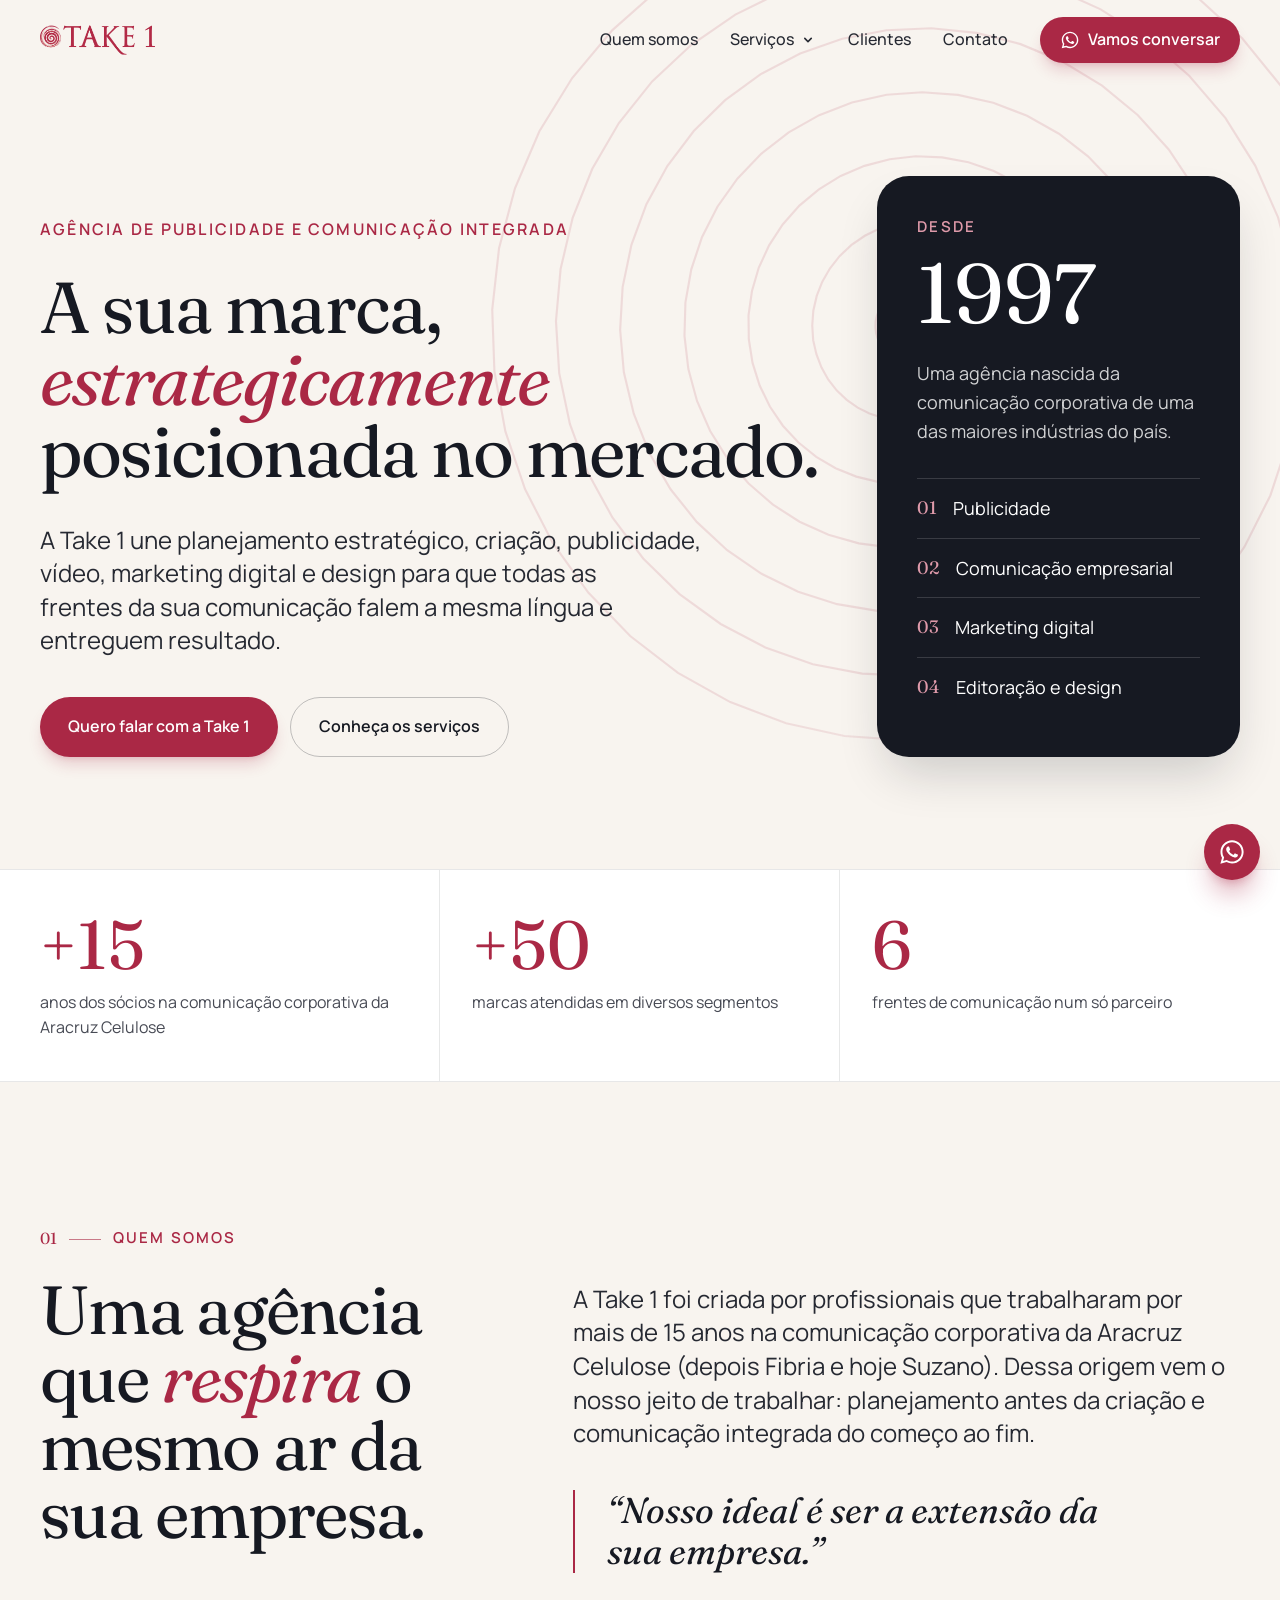
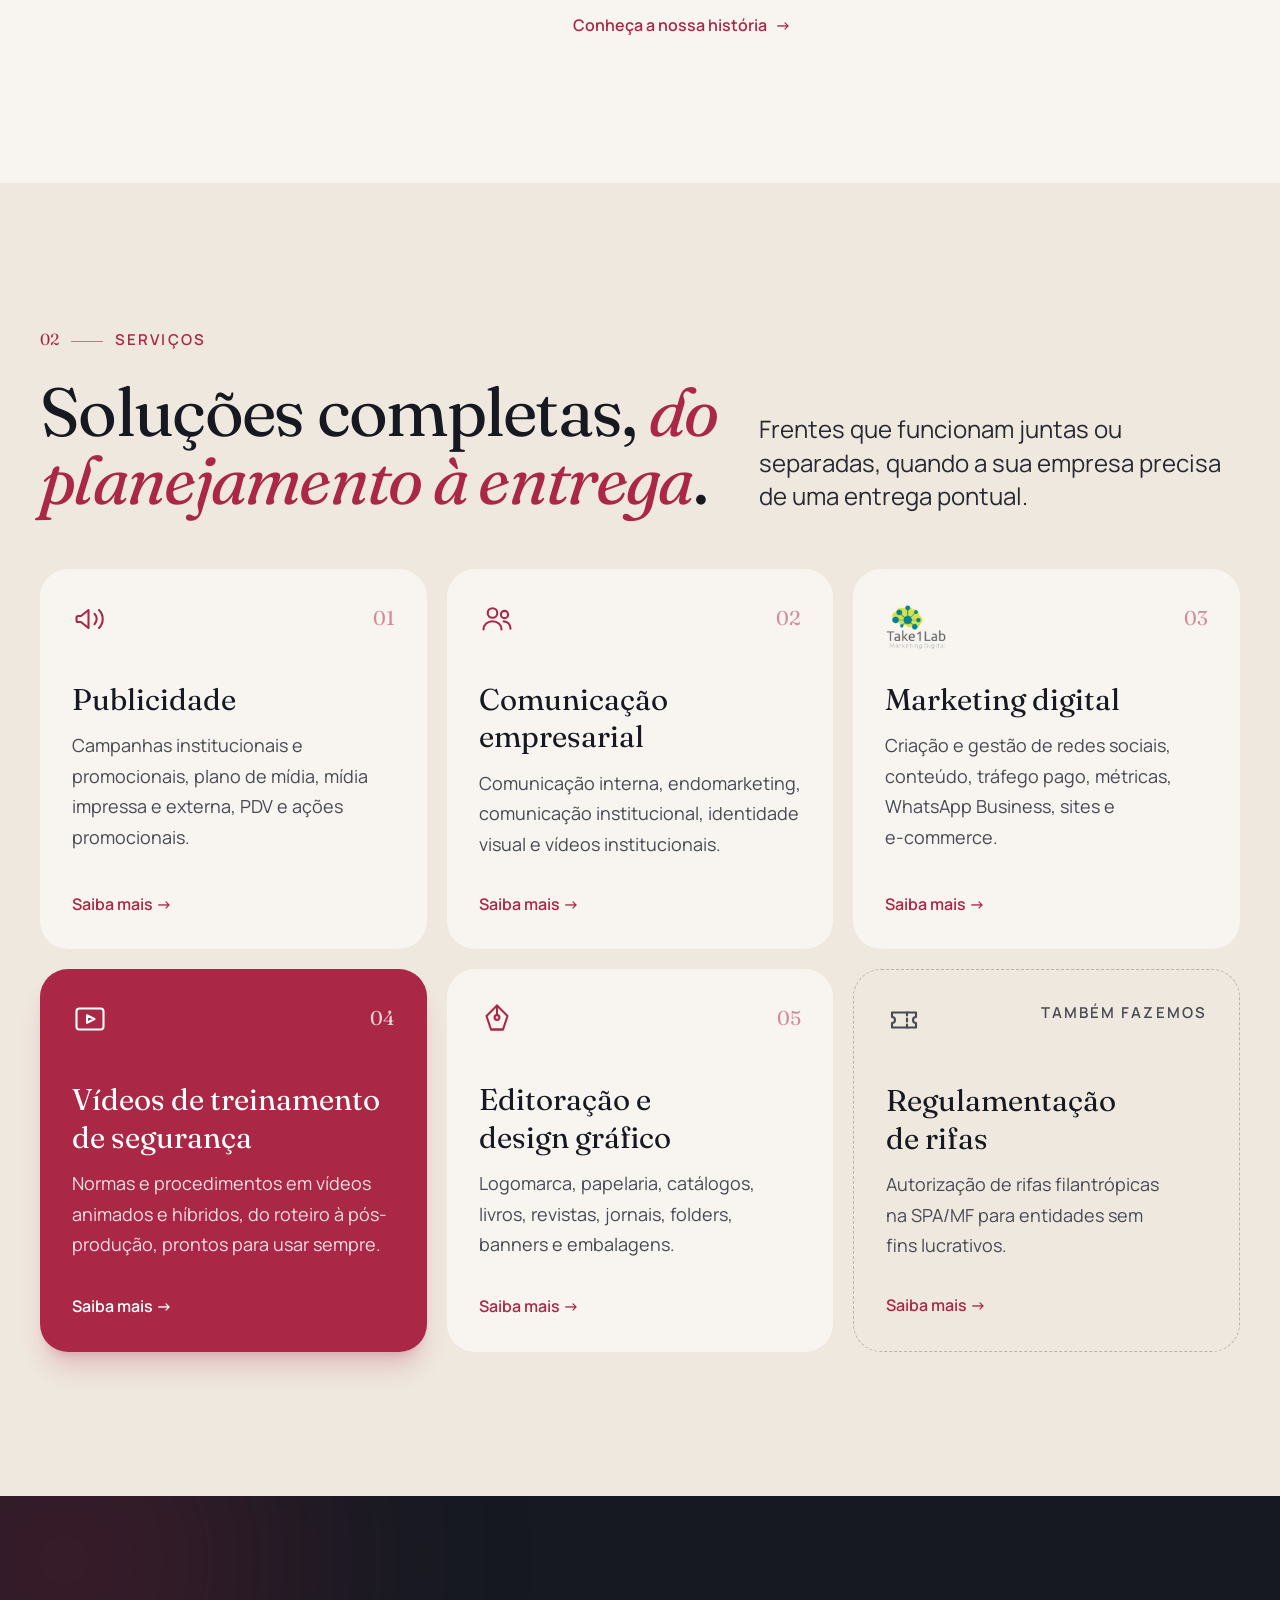
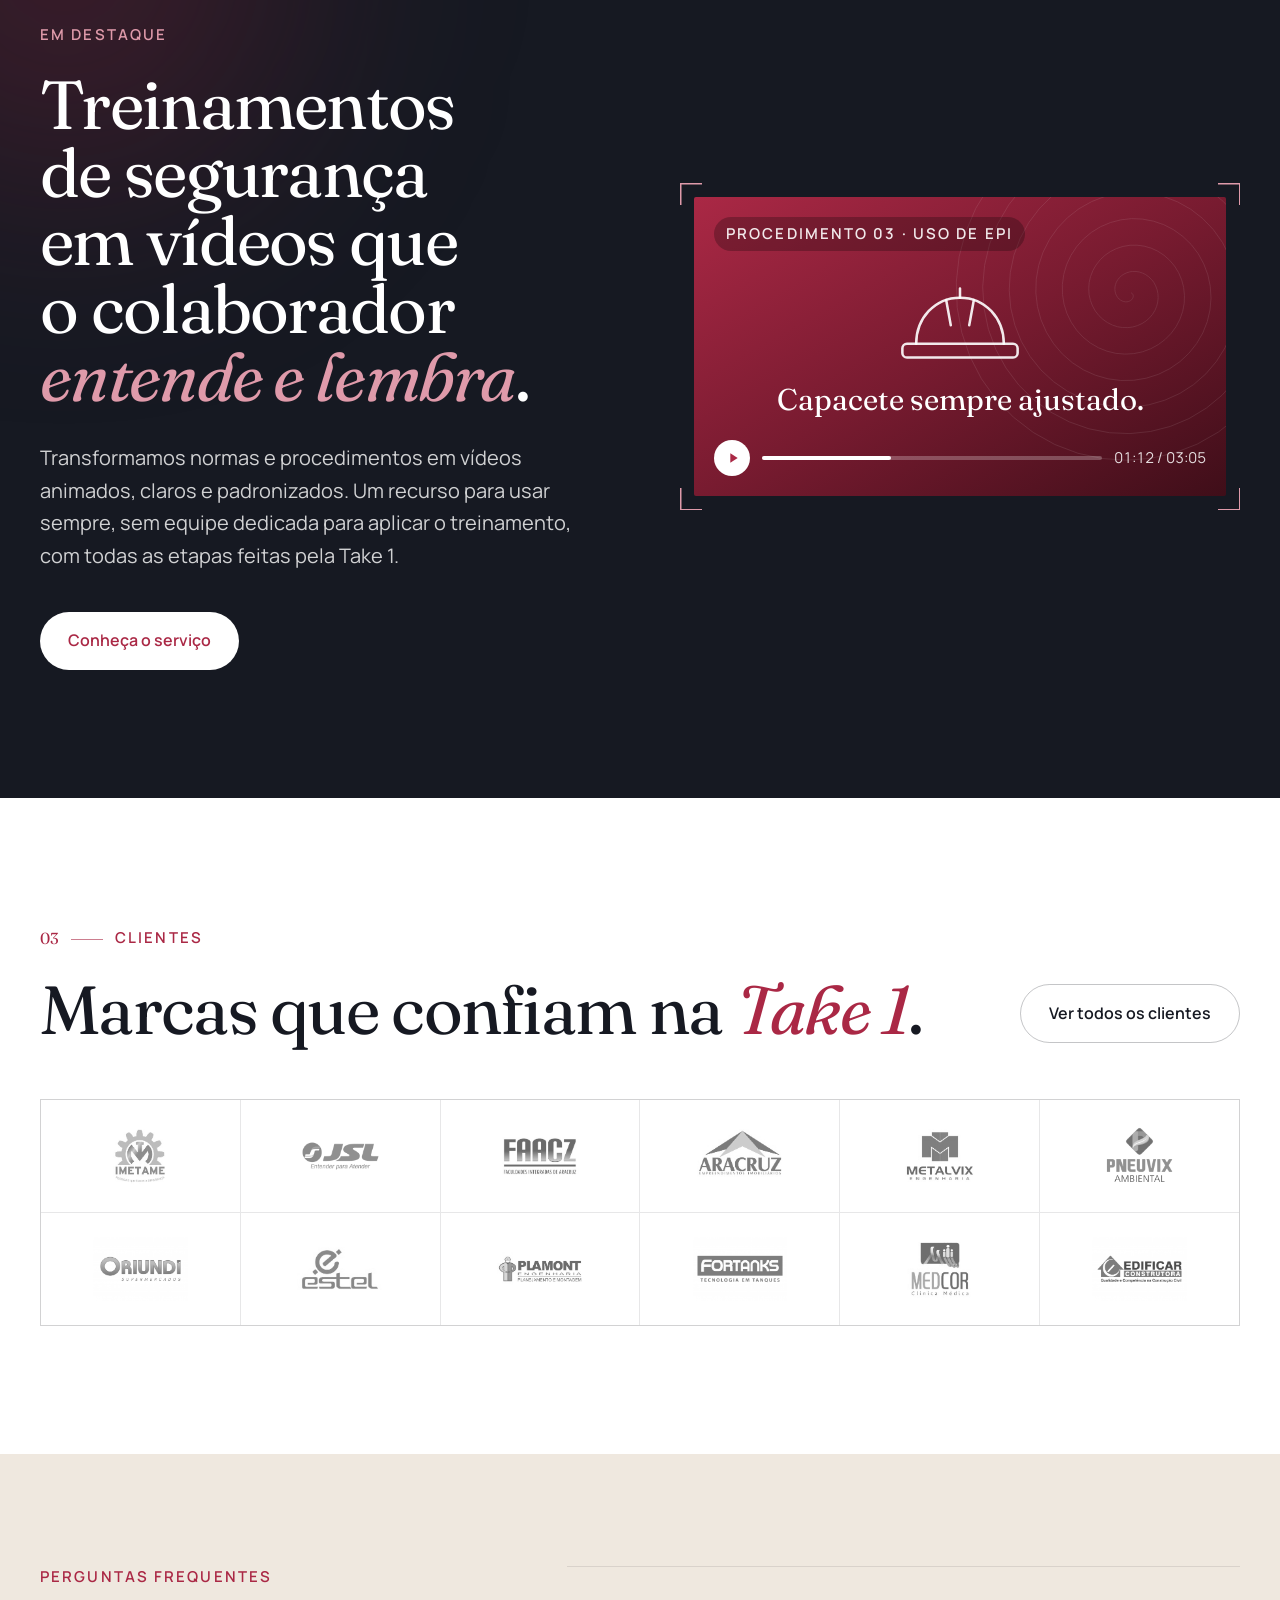
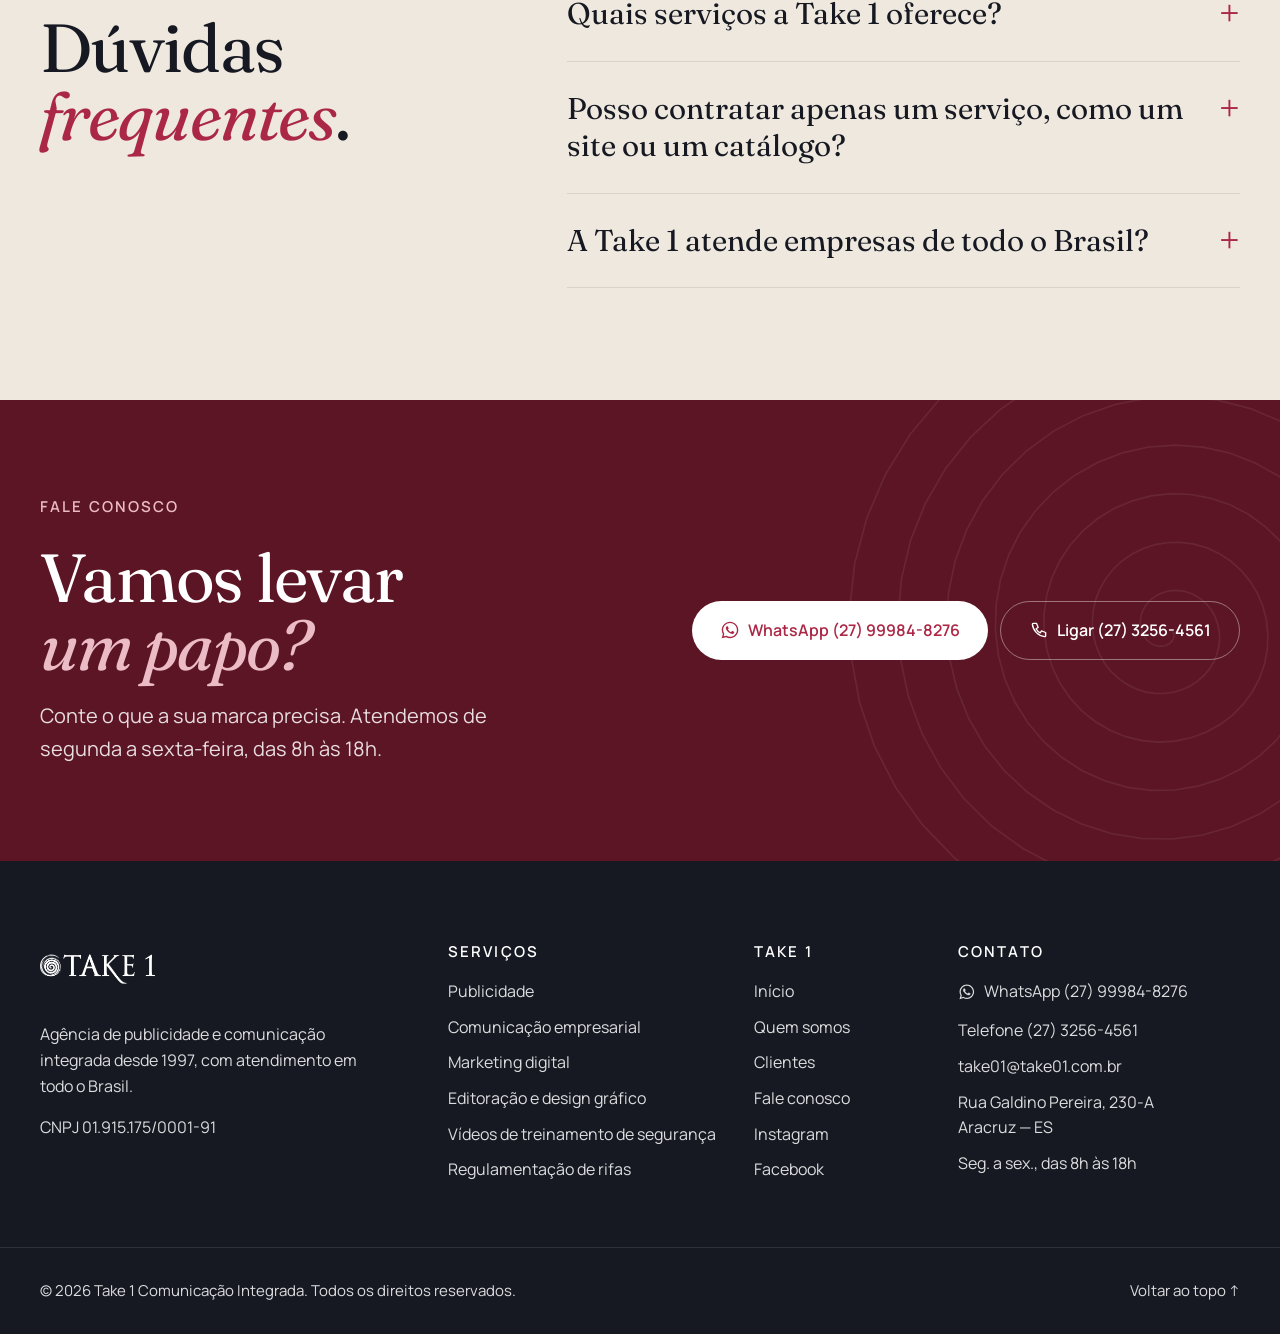
==== index.html @ 442c714f "Cria o novo site da Take 1 Comunicação em HTML Site estático com 10 páginas (início, quem somos, sei" ====
<!DOCTYPE html>
<html lang="pt-BR">
<head>
  <meta charset="UTF-8">
  <meta name="viewport" content="width=device-width, initial-scale=1">
  <script>document.documentElement.classList.add('js')</script>

  <title>Take 1 Comunicação | Agência de Publicidade, Comunicação Integrada e Marketing Digital</title>
  <meta name="description" content="Agência de publicidade e comunicação integrada desde 1997, com atendimento em todo o Brasil: campanhas publicitárias, comunicação empresarial, vídeos animados de treinamento de segurança, marketing digital, criação de sites e design gráfico.">
  <link rel="canonical" href="https://www.take01.com.br/">
  <meta name="robots" content="index, follow, max-image-preview:large">
  <meta name="theme-color" content="#aa2845">

  <meta property="og:type" content="website">
  <meta property="og:locale" content="pt_BR">
  <meta property="og:site_name" content="Take 1 Comunicação">
  <meta property="og:title" content="Take 1 Comunicação | Agência de Publicidade, Comunicação Integrada e Marketing Digital">
  <meta property="og:description" content="Agência de publicidade e comunicação integrada desde 1997, com atendimento em todo o Brasil: campanhas publicitárias, comunicação empresarial, vídeos animados de treinamento de segurança, marketing digital, criação de sites e design gráfico.">
  <meta property="og:url" content="https://www.take01.com.br/">
  <meta property="og:image" content="https://www.take01.com.br/assets/img/logo-take1.png">
  <meta name="twitter:card" content="summary">

  <link rel="icon" type="image/png" href="assets/img/favicon.png">
  <link rel="apple-touch-icon" href="assets/img/favicon.png">
  <link rel="preconnect" href="https://fonts.googleapis.com">
  <link rel="preconnect" href="https://fonts.gstatic.com" crossorigin>
  <link href="https://fonts.googleapis.com/css2?family=Fraunces:ital,opsz,wght@0,9..144,400;0,9..144,500;1,9..144,400;1,9..144,500&family=Manrope:wght@400;500;600;700&display=swap" rel="stylesheet">
  <link rel="stylesheet" href="assets/css/style.css">

<script type="application/ld+json">
{
  "@context": "https://schema.org",
  "@graph": [
    {
      "@type": [
        "AdvertisingAgency",
        "LocalBusiness"
      ],
      "@id": "https://www.take01.com.br/#empresa",
      "name": "Take 1 Comunicação Integrada",
      "legalName": "Take 1 Publicidade Propaganda e Marketing Ltda",
      "taxID": "01.915.175/0001-91",
      "alternateName": [
        "Take 1 Comunicação",
        "Take01",
        "Take 1 Lab"
      ],
      "url": "https://www.take01.com.br/",
      "logo": "https://www.take01.com.br/assets/img/logo-take1.png",
      "image": "https://www.take01.com.br/assets/img/logo-take1.png",
      "foundingDate": "1997",
      "description": "Agência de publicidade e comunicação integrada com atendimento em todo o Brasil.",
      "telephone": "+55-27-3256-4561",
      "email": "take01@take01.com.br",
      "address": {
        "@type": "PostalAddress",
        "streetAddress": "Rua Galdino Pereira, 230-A",
        "addressLocality": "Aracruz",
        "addressRegion": "ES",
        "addressCountry": "BR"
      },
      "areaServed": {
        "@type": "Country",
        "name": "Brasil"
      },
      "openingHoursSpecification": {
        "@type": "OpeningHoursSpecification",
        "dayOfWeek": [
          "Monday",
          "Tuesday",
          "Wednesday",
          "Thursday",
          "Friday"
        ],
        "opens": "08:00",
        "closes": "18:00"
      },
      "sameAs": [
        "https://www.instagram.com/take1comunicacao/",
        "https://www.facebook.com/Take1Agencia/"
      ]
    },
    {
      "@type": "WebPage",
      "@id": "https://www.take01.com.br/",
      "url": "https://www.take01.com.br/",
      "name": "Take 1 Comunicação | Agência de Publicidade, Comunicação Integrada e Marketing Digital",
      "description": "Agência de publicidade e comunicação integrada desde 1997, com atendimento em todo o Brasil: campanhas publicitárias, comunicação empresarial, vídeos animados de treinamento de segurança, marketing digital, criação de sites e design gráfico.",
      "inLanguage": "pt-BR",
      "isPartOf": {
        "@type": "WebSite",
        "url": "https://www.take01.com.br/",
        "name": "Take 1 Comunicação"
      }
    },
    {
      "@type": "FAQPage",
      "mainEntity": [
        {
          "@type": "Question",
          "name": "Quais serviços a Take 1 oferece?",
          "acceptedAnswer": {
            "@type": "Answer",
            "text": "Publicidade, comunicação empresarial e endomarketing, marketing digital com a Take 1 Lab (redes sociais, conteúdo, tráfego pago, sites e e-commerce), vídeos animados de treinamento de segurança, editoração e design gráfico, além da regulamentação de rifas filantrópicas na SPA/MF."
          }
        },
        {
          "@type": "Question",
          "name": "Posso contratar apenas um serviço, como um site ou um catálogo?",
          "acceptedAnswer": {
            "@type": "Answer",
            "text": "Sim. As frentes da Take 1 funcionam de forma integrada, mas também podem ser contratadas separadamente para uma entrega pontual, como um site, uma campanha, um catálogo ou uma identidade visual."
          }
        },
        {
          "@type": "Question",
          "name": "A Take 1 atende empresas de todo o Brasil?",
          "acceptedAnswer": {
            "@type": "Answer",
            "text": "Sim. Atendemos empresas e instituições de todo o Brasil, com reuniões on-line e entregas digitais, e também presencialmente quando o projeto pede."
          }
        }
      ]
    }
  ]
}
</script>
</head>
<body id="topo">
  <a href="#conteudo" class="sr-only focus:not-sr-only focus:fixed focus:left-4 focus:top-4 focus:z-[100] focus:rounded-full focus:bg-vinho focus:px-5 focus:py-3 focus:text-white">Pular para o conteúdo</a>

  <header class="fixed inset-x-0 top-0 z-50 transition-all duration-300" data-header>
    <div class="container-site flex h-20 items-center justify-between gap-6">
      <a href="./" class="shrink-0" aria-label="Take 1 Comunicação — página inicial">
        <img src="assets/img/logo-take1.png" alt="Take 1 Comunicação Integrada" width="222" height="108" class="h-12 w-auto sm:h-14">
      </a>

      <nav id="menu" aria-label="Menu principal"
           class="fixed inset-x-0 top-20 hidden max-h-[calc(100vh-5rem)] flex-col gap-1 overflow-y-auto border-t border-tinta/10 bg-marfim px-4 pb-8 pt-4 shadow-xl lg:static lg:flex lg:max-h-none lg:flex-row lg:items-center lg:gap-8 lg:overflow-visible lg:border-0 lg:bg-transparent lg:p-0 lg:shadow-none">
        <ul class="flex flex-col lg:flex-row lg:items-center lg:gap-8">
          <li><a href="quem-somos/" class="nav-link block py-3 lg:py-2">Quem somos</a></li>
          <li class="group relative">
            <button type="button" class="nav-link flex w-full items-center justify-between gap-1.5 py-3 lg:w-auto lg:py-2" aria-haspopup="true">
              Serviços
              <svg viewBox="0 0 20 20" class="h-4 w-4 transition group-hover:rotate-180 group-focus-within:rotate-180" fill="currentColor" aria-hidden="true"><path d="M5.3 7.3a1 1 0 0 1 1.4 0L10 10.6l3.3-3.3a1 1 0 1 1 1.4 1.4l-4 4a1 1 0 0 1-1.4 0l-4-4a1 1 0 0 1 0-1.4Z"/></svg>
            </button>
            <ul class="mb-2 border-l border-tinta/10 pl-3 lg:invisible lg:absolute lg:left-1/2 lg:top-full lg:mb-0 lg:w-80 lg:-translate-x-1/2 lg:translate-y-2 lg:rounded-2xl lg:border lg:border-tinta/10 lg:bg-white lg:p-2 lg:opacity-0 lg:shadow-2xl lg:shadow-tinta/10 lg:transition lg:duration-200 lg:group-hover:visible lg:group-hover:translate-y-0 lg:group-hover:opacity-100 lg:group-focus-within:visible lg:group-focus-within:translate-y-0 lg:group-focus-within:opacity-100">
              <li><a href="publicidade/" class="block rounded-xl px-3 py-2.5 transition hover:bg-vinho-50">
                <span class="block text-sm font-semibold text-tinta">Publicidade</span>
                <span class="hidden text-xs text-nevoa lg:block">Campanhas, plano de mídia, PDV e ações promocionais.</span></a></li>
              <li><a href="comunicacao-empresarial/" class="block rounded-xl px-3 py-2.5 transition hover:bg-vinho-50">
                <span class="block text-sm font-semibold text-tinta">Comunicação empresarial</span>
                <span class="hidden text-xs text-nevoa lg:block">Comunicação interna, endomarketing e institucional.</span></a></li>
              <li><a href="marketing-digital/" class="block rounded-xl px-3 py-2.5 transition hover:bg-vinho-50">
                <span class="block text-sm font-semibold text-tinta">Marketing digital</span>
                <span class="hidden text-xs text-nevoa lg:block">Redes sociais, conteúdo, tráfego e sites com a Take 1 Lab.</span></a></li>
              <li><a href="design-grafico/" class="block rounded-xl px-3 py-2.5 transition hover:bg-vinho-50">
                <span class="block text-sm font-semibold text-tinta">Editoração e design gráfico</span>
                <span class="hidden text-xs text-nevoa lg:block">Identidade visual, catálogos, revistas e embalagens.</span></a></li>
              <li><a href="videos-de-treinamento/" class="block rounded-xl px-3 py-2.5 transition hover:bg-vinho-50">
                <span class="block text-sm font-semibold text-tinta">Vídeos de treinamento de segurança</span>
                <span class="hidden text-xs text-nevoa lg:block">Normas e procedimentos em vídeos animados.</span></a></li>
              <li><a href="regulamentacao-de-rifas/" class="block rounded-xl px-3 py-2.5 transition hover:bg-vinho-50">
                <span class="block text-sm font-semibold text-tinta">Regulamentação de rifas</span>
                <span class="hidden text-xs text-nevoa lg:block">Autorização de rifas filantrópicas na SPA/MF.</span></a></li>
            </ul>
          </li>
          <li><a href="clientes/" class="nav-link block py-3 lg:py-2">Clientes</a></li>
          <li><a href="fale-conosco/" class="nav-link block py-3 lg:py-2">Contato</a></li>
        </ul>
        <a href="https://wa.me/5527999848276?text=Ol%C3%A1%21%20Vim%20pelo%20site%20da%20Take%201." target="_blank" rel="noopener" class="btn-primario mt-4 lg:mt-0 lg:px-5 lg:py-2.5"><svg viewBox="0 0 24 24" class="h-5 w-5" aria-hidden="true"><path fill="currentColor" d="M12.04 2C6.58 2 2.13 6.45 2.13 11.91c0 1.75.46 3.45 1.32 4.95L2.05 22l5.25-1.38a9.9 9.9 0 0 0 4.74 1.21c5.46 0 9.91-4.45 9.91-9.91S17.5 2 12.04 2Zm0 18.15c-1.48 0-2.93-.4-4.2-1.15l-.3-.18-3.12.82.83-3.04-.2-.31a8.2 8.2 0 0 1-1.26-4.38c0-4.54 3.7-8.24 8.25-8.24 4.54 0 8.24 3.7 8.24 8.24 0 4.55-3.7 8.24-8.24 8.24Zm4.52-6.16c-.25-.12-1.47-.72-1.69-.81-.23-.08-.39-.12-.56.13-.16.24-.64.8-.78.97-.15.16-.29.18-.54.06-.25-.12-1.05-.39-1.99-1.23-.74-.66-1.23-1.47-1.38-1.72-.14-.25-.01-.38.11-.5.11-.11.25-.29.37-.43.13-.15.17-.25.25-.41.08-.17.04-.31-.02-.43-.06-.13-.56-1.34-.76-1.84-.2-.48-.41-.42-.56-.42h-.48c-.17 0-.43.06-.66.31-.22.25-.86.85-.86 2.07 0 1.22.89 2.4 1.01 2.56.12.17 1.75 2.67 4.23 3.74.59.26 1.05.41 1.41.52.59.19 1.13.16 1.56.1.48-.07 1.47-.6 1.67-1.18.21-.58.21-1.07.15-1.18-.06-.1-.23-.16-.48-.28Z"/></svg>Vamos conversar</a>
      </nav>

      <button type="button" class="relative flex h-12 w-12 items-center justify-center rounded-full bg-vinho shadow-lg shadow-vinho/25 lg:hidden"
              aria-controls="menu" aria-expanded="false" aria-label="Abrir menu" data-menu-toggle>
        <span class="absolute h-0.5 w-5 -translate-y-1 rounded-full bg-white transition" data-bar-1></span>
        <span class="absolute h-0.5 w-5 translate-y-1 rounded-full bg-white transition" data-bar-2></span>
      </button>
    </div>
  </header>

  <main id="conteudo">
    <!-- ================= HERO ================= -->
    <section class="relative overflow-hidden pb-20 pt-32 sm:pt-40 lg:pb-28 lg:pt-44" aria-labelledby="hero-titulo">
      <img src="assets/img/espiral.svg" alt="" aria-hidden="true"
           class="pointer-events-none absolute -right-56 -top-32 w-[46rem] max-w-none animate-girar opacity-[0.12] lg:-right-24 lg:w-[58rem]">
      <div class="pointer-events-none absolute inset-x-0 bottom-0 h-40 bg-gradient-to-b from-transparent to-marfim"></div>

      <div class="container-site relative grid items-end gap-14 lg:grid-cols-12">
        <div class="min-w-0 lg:col-span-8">
          <h1 id="hero-titulo" class="revelar">
            <span class="mb-7 block font-sans text-xs font-semibold uppercase tracking-eyebrow text-vinho sm:text-sm">
              Agência de publicidade e comunicação integrada
            </span>
            <span class="block text-[2.5rem] font-normal leading-[1.05] tracking-tight sm:text-7xl lg:text-[4.5rem]">
              A sua marca, <em>estrategicamente</em> posicionada no mercado.
            </span>
          </h1>

          <p class="revelar lead mt-9 max-w-2xl">
            A Take 1 une planejamento estratégico, criação, publicidade, vídeo, marketing digital e
            design para que todas as frentes da sua comunicação falem a mesma língua e entreguem resultado.
          </p>

          <div class="revelar mt-10 flex flex-col gap-3 sm:flex-row">
            <a href="fale-conosco/" class="btn-primario">Quero falar com a Take 1</a>
            <a href="#servicos" class="btn-contorno">Conheça os serviços</a>
          </div>
        </div>

        <aside class="revelar rounded-[2rem] bg-tinta p-8 text-white shadow-2xl shadow-tinta/20 sm:p-10 lg:col-span-4" aria-label="Frentes de atuação">
          <p class="font-display text-7xl font-normal leading-none text-white">
            <span class="mb-3 block font-sans text-xs font-semibold uppercase tracking-eyebrow text-vinho-300">desde</span>1997
          </p>
          <p class="mt-6 leading-relaxed text-white/80">
            Uma agência nascida da comunicação corporativa de uma das maiores indústrias do país.
          </p>
          <ul class="mt-8 divide-y divide-white/15 border-t border-white/15">
            <li><a href="publicidade/" class="flex items-center gap-4 py-3.5 transition hover:text-vinho-200"><span class="font-display text-vinho-300">01</span>Publicidade</a></li>
            <li><a href="comunicacao-empresarial/" class="flex items-center gap-4 py-3.5 transition hover:text-vinho-200"><span class="font-display text-vinho-300">02</span>Comunicação empresarial</a></li>
            <li><a href="marketing-digital/" class="flex items-center gap-4 py-3.5 transition hover:text-vinho-200"><span class="font-display text-vinho-300">03</span>Marketing digital</a></li>
            <li><a href="design-grafico/" class="flex items-center gap-4 py-3.5 transition hover:text-vinho-200"><span class="font-display text-vinho-300">04</span>Editoração e design</a></li>
          </ul>
        </aside>
      </div>
    </section>

    <!-- ================= NÚMEROS ================= -->
    <section class="border-y border-tinta/10 bg-white" aria-label="Destaques">
      <div class="container-site grid divide-y divide-tinta/10 sm:grid-cols-3 sm:divide-y-0">
        <div class="revelar border-tinta/10 py-6 text-center sm:py-10 sm:pr-4 sm:text-left sm:border-r lg:pl-0 lg:pr-8">
          <p class="font-display text-5xl font-normal text-vinho sm:text-6xl">+15</p>
          <p class="mt-3 text-sm text-nevoa">anos dos sócios na comunicação corporativa da Aracruz Celulose</p>
        </div>
        <div class="revelar border-tinta/10 py-6 text-center sm:py-10 sm:pr-4 sm:text-left sm:border-r sm:px-8">
          <p class="font-display text-5xl font-normal text-vinho sm:text-6xl">+50</p>
          <p class="mt-3 text-sm text-nevoa">marcas atendidas em diversos segmentos</p>
        </div>
        <div class="revelar py-6 text-center sm:py-10 sm:pr-4 sm:text-left sm:px-8">
          <p class="font-display text-5xl font-normal text-vinho sm:text-6xl">6</p>
          <p class="mt-3 text-sm text-nevoa">frentes de comunicação num só parceiro</p>
        </div>
      </div>
    </section>

    <!-- ================= QUEM SOMOS (resumo) ================= -->
    <section class="py-24 lg:py-36" aria-labelledby="sobre-titulo">
      <div class="container-site grid gap-12 lg:grid-cols-12 lg:gap-20">
        <div class="lg:col-span-5">
          <p class="eyebrow"><span class="cena">01</span>Quem somos</p>
          <h2 id="sobre-titulo" class="titulo-secao revelar">Uma agência que <em>respira</em> o mesmo ar da sua empresa.</h2>
        </div>
        <div class="lg:col-span-7 lg:pt-14">
          <p class="revelar lead">
            A Take 1 foi criada por profissionais que trabalharam por mais de 15 anos na comunicação
            corporativa da Aracruz Celulose (depois Fibria e hoje Suzano). Dessa origem vem o nosso jeito de trabalhar:
            planejamento antes da criação e comunicação integrada do começo ao fim.
          </p>
          <blockquote class="revelar mt-10 border-l-2 border-vinho pl-6 sm:pl-8">
            <p class="font-display text-2xl font-normal italic leading-snug text-tinta sm:text-3xl">
              “Nosso ideal é ser a extensão da sua empresa.”
            </p>
          </blockquote>
          <a href="quem-somos/" class="revelar mt-10 inline-flex items-center gap-2 text-sm font-semibold text-vinho hover:underline hover:underline-offset-4">
            Conheça a nossa história <span aria-hidden="true">→</span>
          </a>
        </div>
      </div>
    </section>

    <!-- ================= SERVIÇOS ================= -->
    <section id="servicos" class="bg-areia py-24 lg:py-36" aria-labelledby="servicos-titulo">
      <div class="container-site">
        <div class="mb-14 grid gap-8 lg:grid-cols-12 lg:items-end">
          <div class="lg:col-span-7">
            <p class="eyebrow"><span class="cena">02</span>Serviços</p>
            <h2 id="servicos-titulo" class="titulo-secao revelar">Soluções completas, <em>do planejamento à entrega</em>.</h2>
          </div>
          <p class="revelar lead lg:col-span-5">
            Frentes que funcionam juntas ou separadas, quando a sua empresa precisa de uma entrega pontual.
          </p>
        </div>

        <ul class="grid gap-5 sm:grid-cols-2 lg:grid-cols-3">
          <li>
            <a href="publicidade/" class="revelar group flex h-full flex-col rounded-[1.75rem] p-8 transition duration-500 hover:-translate-y-1 bg-marfim hover:shadow-2xl hover:shadow-tinta/10">
              <div class="flex h-12 items-start justify-between gap-4">
                <svg viewBox="0 0 24 24" class="h-9 w-9 text-vinho" fill="none" stroke="currentColor" stroke-width="1.4" stroke-linecap="round" stroke-linejoin="round" aria-hidden="true"><path d="M3 11v2a1 1 0 0 0 1 1h2l5 4V6L6 10H4a1 1 0 0 0-1 1Z"/><path d="M15 8.5a5 5 0 0 1 0 7M18 6a8.5 8.5 0 0 1 0 12"/></svg>
                <span class="font-display text-lg text-vinho/50">01</span>
              </div>
              <h3 class="mt-8 text-2xl font-normal ">Publicidade</h3>
              <p class="mt-3 flex-1 text-nevoa">Campanhas institucionais e promocionais, plano de mídia, mídia impressa e externa, PDV e ações promocionais.</p>
              <span class="mt-8 text-sm font-semibold text-vinho">Saiba mais <span aria-hidden="true" class="inline-block transition group-hover:translate-x-1">→</span></span>
            </a>
          </li>
          <li>
            <a href="comunicacao-empresarial/" class="revelar group flex h-full flex-col rounded-[1.75rem] p-8 transition duration-500 hover:-translate-y-1 bg-marfim hover:shadow-2xl hover:shadow-tinta/10">
              <div class="flex h-12 items-start justify-between gap-4">
                <svg viewBox="0 0 24 24" class="h-9 w-9 text-vinho" fill="none" stroke="currentColor" stroke-width="1.4" stroke-linecap="round" stroke-linejoin="round" aria-hidden="true"><circle cx="9" cy="8" r="3.2"/><path d="M3 19c0-3.3 2.7-5.5 6-5.5s6 2.2 6 5.5"/><circle cx="17" cy="9" r="2.4"/><path d="M16.5 13.6c2.6.2 4.5 2 4.5 4.9"/></svg>
                <span class="font-display text-lg text-vinho/50">02</span>
              </div>
              <h3 class="mt-8 text-2xl font-normal ">Comunicação empresarial</h3>
              <p class="mt-3 flex-1 text-nevoa">Comunicação interna, endomarketing, comunicação institucional, identidade visual e vídeos institucionais.</p>
              <span class="mt-8 text-sm font-semibold text-vinho">Saiba mais <span aria-hidden="true" class="inline-block transition group-hover:translate-x-1">→</span></span>
            </a>
          </li>
          <li>
            <a href="marketing-digital/" class="revelar group flex h-full flex-col rounded-[1.75rem] p-8 transition duration-500 hover:-translate-y-1 bg-marfim hover:shadow-2xl hover:shadow-tinta/10">
              <div class="flex h-12 items-start justify-between gap-4">
                <img src="assets/img/logo-take1lab.png" alt="Take 1 Lab" width="91" height="72" class="h-12 w-auto" loading="lazy">
                <span class="font-display text-lg text-vinho/50">03</span>
              </div>
              <h3 class="mt-8 text-2xl font-normal ">Marketing digital</h3>
              <p class="mt-3 flex-1 text-nevoa">Criação e gestão de redes sociais, conteúdo, tráfego pago, métricas, WhatsApp Business, sites e e-commerce.</p>
              <span class="mt-8 text-sm font-semibold text-vinho">Saiba mais <span aria-hidden="true" class="inline-block transition group-hover:translate-x-1">→</span></span>
            </a>
          </li>
          <li>
            <a href="videos-de-treinamento/" class="revelar group flex h-full flex-col rounded-[1.75rem] p-8 transition duration-500 hover:-translate-y-1 bg-vinho text-white shadow-xl shadow-vinho/20 hover:bg-vinho-600">
              <div class="flex h-12 items-start justify-between gap-4">
                <svg viewBox="0 0 24 24" class="h-9 w-9 text-white" fill="none" stroke="currentColor" stroke-width="1.4" stroke-linecap="round" stroke-linejoin="round" aria-hidden="true"><rect x="3" y="5" width="18" height="14" rx="2"/><path d="m10 9.5 5 2.5-5 2.5v-5Z"/></svg>
                <span class="font-display text-lg text-white/80">04</span>
              </div>
              <h3 class="mt-8 text-2xl font-normal text-white">Vídeos de treinamento de segurança</h3>
              <p class="mt-3 flex-1 text-white/85">Normas e procedimentos em vídeos animados e híbridos, do roteiro à pós-produção, prontos para usar sempre.</p>
              <span class="mt-8 text-sm font-semibold text-white">Saiba mais <span aria-hidden="true" class="inline-block transition group-hover:translate-x-1">→</span></span>
            </a>
          </li>
          <li>
            <a href="design-grafico/" class="revelar group flex h-full flex-col rounded-[1.75rem] p-8 transition duration-500 hover:-translate-y-1 bg-marfim hover:shadow-2xl hover:shadow-tinta/10">
              <div class="flex h-12 items-start justify-between gap-4">
                <svg viewBox="0 0 24 24" class="h-9 w-9 text-vinho" fill="none" stroke="currentColor" stroke-width="1.4" stroke-linecap="round" stroke-linejoin="round" aria-hidden="true"><path d="M12 3 5 10l3 9h8l3-9-7-7Z"/><circle cx="12" cy="11" r="1.6"/><path d="M12 3v6.4M8 19h8"/></svg>
                <span class="font-display text-lg text-vinho/50">05</span>
              </div>
              <h3 class="mt-8 text-2xl font-normal ">Editoração e design gráfico</h3>
              <p class="mt-3 flex-1 text-nevoa">Logomarca, papelaria, catálogos, livros, revistas, jornais, folders, banners e embalagens.</p>
              <span class="mt-8 text-sm font-semibold text-vinho">Saiba mais <span aria-hidden="true" class="inline-block transition group-hover:translate-x-1">→</span></span>
            </a>
          </li>
          <li>
            <a href="regulamentacao-de-rifas/" class="revelar group flex h-full flex-col rounded-[1.75rem] border border-dashed border-tinta/25 p-8 transition duration-500 hover:border-vinho/50">
              <div class="flex h-12 items-start justify-between gap-4">
                <svg viewBox="0 0 24 24" class="h-9 w-9 text-nevoa" fill="none" stroke="currentColor" stroke-width="1.4" stroke-linecap="round" stroke-linejoin="round" aria-hidden="true"><path d="M4 7h16v3a2 2 0 0 0 0 4v3H4v-3a2 2 0 0 0 0-4V7Z"/><path d="M14 7v10" stroke-dasharray="2 2"/></svg>
                <span class="text-xs font-semibold uppercase tracking-eyebrow text-nevoa">Também fazemos</span>
              </div>
              <h3 class="mt-8 text-2xl font-normal">Regulamentação de rifas</h3>
              <p class="mt-3 flex-1 text-nevoa">Autorização de rifas filantrópicas na SPA/MF para entidades sem fins lucrativos.</p>
              <span class="mt-8 text-sm font-semibold text-vinho">Saiba mais <span aria-hidden="true" class="inline-block transition group-hover:translate-x-1">→</span></span>
            </a>
          </li>
        </ul>
      </div>
    </section>

    <!-- ================= DESTAQUE: VÍDEOS DE TREINAMENTO ================= -->
    <section class="relative overflow-hidden bg-tinta py-24 text-white lg:py-32" aria-labelledby="videos-titulo">
      <div class="pointer-events-none absolute -left-40 -top-40 h-[28rem] w-[28rem] rounded-full bg-vinho/25 blur-[120px]"></div>
      <div class="container-site relative grid items-center gap-14 lg:grid-cols-12 lg:gap-20">
        <div class="lg:col-span-6">
          <p class="eyebrow text-vinho-300">Em destaque</p>
          <h2 id="videos-titulo" class="titulo-secao revelar text-white">
            Treinamentos de segurança em vídeos que o colaborador <em class="text-vinho-300">entende e lembra</em>.
          </h2>
          <p class="revelar mt-8 text-lg leading-relaxed text-white/80">
            Transformamos normas e procedimentos em vídeos animados, claros e padronizados. Um recurso para usar
            sempre, sem equipe dedicada para aplicar o treinamento, com todas as etapas feitas pela Take 1.
          </p>
          <div class="revelar mt-10 flex flex-col gap-3 sm:flex-row">
            <a href="videos-de-treinamento/" class="btn-claro">Conheça o serviço</a>
          </div>
        </div>
        <figure class="revelar quadro text-vinho-300 lg:col-span-6" aria-hidden="true">
          <div class="relative aspect-video overflow-hidden rounded-sm bg-gradient-to-br from-vinho via-vinho-700 to-vinho-900">
            <img src="assets/img/espiral-clara.svg" alt="" class="absolute -right-24 -top-24 w-96 opacity-10">
            <span class="absolute left-5 top-5 rounded-full bg-black/25 px-3 py-1.5 text-xs font-semibold uppercase tracking-eyebrow text-white/90">Procedimento 03 · Uso de EPI</span>
            <svg viewBox="0 0 120 80" class="absolute left-1/2 top-[42%] w-[26%] -translate-x-1/2 -translate-y-1/2 text-white/90" fill="none" stroke="currentColor" stroke-width="2.2" stroke-linecap="round" stroke-linejoin="round">
              <path d="M22 58c0-22 16-40 38-40s38 18 38 40"/>
              <path d="M14 58h92a4 4 0 0 1 4 4v4a4 4 0 0 1-4 4H14a4 4 0 0 1-4-4v-4a4 4 0 0 1 4-4Z"/>
              <path d="M60 18v-8M48 20l4 22M72 20l-4 22"/>
            </svg>
            <span class="absolute left-1/2 top-[68%] -translate-x-1/2 -translate-y-1/2 whitespace-nowrap font-display text-lg text-white sm:text-2xl">Capacete sempre ajustado.</span>
            <div class="absolute inset-x-4 bottom-4 flex items-center gap-3 text-white sm:inset-x-5 sm:bottom-5">
              <span class="flex h-9 w-9 shrink-0 items-center justify-center rounded-full bg-white text-vinho">
                <svg viewBox="0 0 24 24" class="ml-0.5 h-4 w-4" fill="currentColor"><path d="M8 5v14l11-7z"/></svg>
              </span>
              <span class="relative h-1 flex-1 rounded-full bg-white/25"><span class="absolute inset-y-0 left-0 w-[38%] rounded-full bg-white"></span></span>
              <span class="text-xs tabular-nums text-white/85">01:12 / 03:05</span>
            </div>
          </div>
        </figure>
      </div>
    </section>

    <!-- ================= CLIENTES ================= -->
    <section class="bg-white py-24 lg:py-32" aria-labelledby="clientes-titulo">
      <div class="container-site">
        <div class="mb-14 flex flex-col gap-6 sm:flex-row sm:items-end sm:justify-between">
          <div>
            <p class="eyebrow"><span class="cena">03</span>Clientes</p>
            <h2 id="clientes-titulo" class="titulo-secao revelar">Marcas que confiam na <em>Take 1</em>.</h2>
          </div>
          <a href="clientes/" class="btn-contorno shrink-0">Ver todos os clientes</a>
        </div>
        <ul class="grid grid-cols-2 gap-px overflow-hidden border border-tinta/10 bg-tinta/10 sm:grid-cols-3 lg:grid-cols-6">
          <li class="logo-cliente flex h-28 items-center justify-center bg-white p-6"><img src="assets/img/clientes/imetame.jpg" alt="Imetame" loading="lazy"></li>
          <li class="logo-cliente flex h-28 items-center justify-center bg-white p-6"><img src="assets/img/clientes/jsl.png" alt="JSL" loading="lazy"></li>
          <li class="logo-cliente flex h-28 items-center justify-center bg-white p-6"><img src="assets/img/clientes/faacz.jpg" alt="FAACZ" loading="lazy"></li>
          <li class="logo-cliente flex h-28 items-center justify-center bg-white p-6"><img src="assets/img/clientes/aracruz.jpg" alt="Aracruz" loading="lazy"></li>
          <li class="logo-cliente flex h-28 items-center justify-center bg-white p-6"><img src="assets/img/clientes/metalvix.jpg" alt="Metalvix" loading="lazy"></li>
          <li class="logo-cliente flex h-28 items-center justify-center bg-white p-6"><img src="assets/img/clientes/pneuvix.png" alt="Pneuvix" loading="lazy"></li>
          <li class="logo-cliente flex h-28 items-center justify-center bg-white p-6"><img src="assets/img/clientes/oriundi-supermercados.png" alt="Oriundi Supermercados" loading="lazy"></li>
          <li class="logo-cliente flex h-28 items-center justify-center bg-white p-6"><img src="assets/img/clientes/estel.jpg" alt="Estel" loading="lazy"></li>
          <li class="logo-cliente flex h-28 items-center justify-center bg-white p-6"><img src="assets/img/clientes/plamont.jpg" alt="Plamont" loading="lazy"></li>
          <li class="logo-cliente flex h-28 items-center justify-center bg-white p-6"><img src="assets/img/clientes/fortanks.png" alt="Fortanks" loading="lazy"></li>
          <li class="logo-cliente flex h-28 items-center justify-center bg-white p-6"><img src="assets/img/clientes/medcor.jpg" alt="Medcor" loading="lazy"></li>
          <li class="logo-cliente flex h-28 items-center justify-center bg-white p-6"><img src="assets/img/clientes/edificar.png" alt="Edificar" loading="lazy"></li>
        </ul>
      </div>
    </section>

    <section class="bg-areia py-24 lg:py-28" aria-labelledby="faq-titulo">
      <div class="container-site grid gap-12 lg:grid-cols-12 lg:gap-16">
        <div class="lg:col-span-5">
          <p class="eyebrow">Perguntas frequentes</p>
          <h2 id="faq-titulo" class="titulo-secao revelar">Dúvidas <em>frequentes</em>.</h2>
        </div>
        <div class="divide-y divide-tinta/10 border-y border-tinta/10 lg:col-span-7">
          <details class="faq-item revelar">
            <summary>Quais serviços a Take 1 oferece?</summary>
            <p class="pb-6 leading-relaxed">Publicidade, comunicação empresarial e endomarketing, marketing digital com a Take 1 Lab (redes sociais, conteúdo, tráfego pago, sites e e-commerce), vídeos animados de treinamento de segurança, editoração e design gráfico, além da regulamentação de rifas filantrópicas na SPA/MF.</p>
          </details>
          <details class="faq-item revelar">
            <summary>Posso contratar apenas um serviço, como um site ou um catálogo?</summary>
            <p class="pb-6 leading-relaxed">Sim. As frentes da Take 1 funcionam de forma integrada, mas também podem ser contratadas separadamente para uma entrega pontual, como um site, uma campanha, um catálogo ou uma identidade visual.</p>
          </details>
          <details class="faq-item revelar">
            <summary>A Take 1 atende empresas de todo o Brasil?</summary>
            <p class="pb-6 leading-relaxed">Sim. Atendemos empresas e instituições de todo o Brasil, com reuniões on-line e entregas digitais, e também presencialmente quando o projeto pede.</p>
          </details>
        </div>
      </div>
    </section>

    <section class="relative overflow-hidden bg-vinho-800 py-20 text-white lg:py-24" aria-labelledby="cta-titulo">
      <img src="assets/img/espiral-clara.svg" alt="" aria-hidden="true"
           class="pointer-events-none absolute -right-60 top-1/2 w-[44rem] max-w-none -translate-y-1/2 opacity-[0.07]">
      <div class="container-site relative grid items-center gap-10 lg:grid-cols-12">
        <div class="lg:col-span-6">
          <p class="eyebrow text-vinho-200">Fale conosco</p>
          <h2 id="cta-titulo" class="revelar text-4xl font-normal leading-none tracking-tight text-white sm:text-5xl lg:text-6xl">
            Vamos levar <em class="text-vinho-200">um papo?</em>
          </h2>
          <p class="revelar mt-5 max-w-md text-lg text-white/85">Conte o que a sua marca precisa. Atendemos de segunda a sexta-feira, das 8h às 18h.</p>
        </div>
        <div class="revelar flex flex-col gap-3 sm:flex-row lg:col-span-6 lg:justify-end">
          <a href="https://wa.me/5527999848276?text=Ol%C3%A1%21%20Vim%20pelo%20site%20da%20Take%201." target="_blank" rel="noopener" class="btn-claro"><svg viewBox="0 0 24 24" class="h-5 w-5" aria-hidden="true"><path fill="currentColor" d="M12.04 2C6.58 2 2.13 6.45 2.13 11.91c0 1.75.46 3.45 1.32 4.95L2.05 22l5.25-1.38a9.9 9.9 0 0 0 4.74 1.21c5.46 0 9.91-4.45 9.91-9.91S17.5 2 12.04 2Zm0 18.15c-1.48 0-2.93-.4-4.2-1.15l-.3-.18-3.12.82.83-3.04-.2-.31a8.2 8.2 0 0 1-1.26-4.38c0-4.54 3.7-8.24 8.25-8.24 4.54 0 8.24 3.7 8.24 8.24 0 4.55-3.7 8.24-8.24 8.24Zm4.52-6.16c-.25-.12-1.47-.72-1.69-.81-.23-.08-.39-.12-.56.13-.16.24-.64.8-.78.97-.15.16-.29.18-.54.06-.25-.12-1.05-.39-1.99-1.23-.74-.66-1.23-1.47-1.38-1.72-.14-.25-.01-.38.11-.5.11-.11.25-.29.37-.43.13-.15.17-.25.25-.41.08-.17.04-.31-.02-.43-.06-.13-.56-1.34-.76-1.84-.2-.48-.41-.42-.56-.42h-.48c-.17 0-.43.06-.66.31-.22.25-.86.85-.86 2.07 0 1.22.89 2.4 1.01 2.56.12.17 1.75 2.67 4.23 3.74.59.26 1.05.41 1.41.52.59.19 1.13.16 1.56.1.48-.07 1.47-.6 1.67-1.18.21-.58.21-1.07.15-1.18-.06-.1-.23-.16-.48-.28Z"/></svg>WhatsApp (27) 99984-8276</a>
          <a href="tel:+552732564561" class="btn-vazado"><svg viewBox="0 0 24 24" class="h-5 w-5" fill="none" stroke="currentColor" stroke-width="1.6" stroke-linecap="round" stroke-linejoin="round" aria-hidden="true"><path d="M5 4h4l2 5-2.5 1.5a11 11 0 0 0 5 5L15 13l5 2v4a1 1 0 0 1-1 1A17 17 0 0 1 4 5a1 1 0 0 1 1-1Z"/></svg>Ligar (27) 3256-4561</a>
        </div>
      </div>
    </section>
  </main>

  <footer class="bg-tinta pt-20 text-sm text-white/85">
    <div class="container-site grid grid-cols-2 gap-x-6 gap-y-12 pb-16 lg:grid-cols-12">
      <div class="col-span-2 lg:col-span-4">
        <img src="assets/img/logo-take1.png" alt="Take 1 Comunicação Integrada" width="222" height="108" class="logo-claro h-14 w-auto" loading="lazy">
        <p class="mt-6 max-w-xs leading-relaxed">Agência de publicidade e comunicação integrada desde 1997, com atendimento em todo o Brasil.</p>
        <p class="mt-4">CNPJ 01.915.175/0001-91</p>
      </div>
      <nav class="lg:col-span-3" aria-label="Serviços">
        <p class="mb-4 text-xs font-semibold uppercase tracking-eyebrow text-white">Serviços</p>
        <ul class="space-y-2.5">
          <li><a href="publicidade/" class="hover:text-white">Publicidade</a></li>
          <li><a href="comunicacao-empresarial/" class="hover:text-white">Comunicação empresarial</a></li>
          <li><a href="marketing-digital/" class="hover:text-white">Marketing digital</a></li>
          <li><a href="design-grafico/" class="hover:text-white">Editoração e design gráfico</a></li>
          <li><a href="videos-de-treinamento/" class="hover:text-white">Vídeos de treinamento de segurança</a></li>
          <li><a href="regulamentacao-de-rifas/" class="hover:text-white">Regulamentação de rifas</a></li>
        </ul>
      </nav>
      <nav class="lg:col-span-2" aria-label="Institucional">
        <p class="mb-4 text-xs font-semibold uppercase tracking-eyebrow text-white">Take 1</p>
        <ul class="space-y-2.5">
          <li><a href="./" class="hover:text-white">Início</a></li>
          <li><a href="quem-somos/" class="hover:text-white">Quem somos</a></li>
          <li><a href="clientes/" class="hover:text-white">Clientes</a></li>
          <li><a href="fale-conosco/" class="hover:text-white">Fale conosco</a></li>
          <li><a href="https://www.instagram.com/take1comunicacao/" target="_blank" rel="noopener" class="hover:text-white">Instagram</a></li>
          <li><a href="https://www.facebook.com/Take1Agencia/" target="_blank" rel="noopener" class="hover:text-white">Facebook</a></li>
        </ul>
      </nav>
      <div class="col-span-2 lg:col-span-3">
        <p class="mb-4 text-xs font-semibold uppercase tracking-eyebrow text-white">Contato</p>
        <ul class="space-y-2.5">
          <li><a href="https://wa.me/5527999848276" target="_blank" rel="noopener" class="inline-flex items-center gap-2 hover:text-white"><svg viewBox="0 0 24 24" class="h-[1.1rem] w-[1.1rem] shrink-0" aria-hidden="true"><path fill="currentColor" d="M12.04 2C6.58 2 2.13 6.45 2.13 11.91c0 1.75.46 3.45 1.32 4.95L2.05 22l5.25-1.38a9.9 9.9 0 0 0 4.74 1.21c5.46 0 9.91-4.45 9.91-9.91S17.5 2 12.04 2Zm0 18.15c-1.48 0-2.93-.4-4.2-1.15l-.3-.18-3.12.82.83-3.04-.2-.31a8.2 8.2 0 0 1-1.26-4.38c0-4.54 3.7-8.24 8.25-8.24 4.54 0 8.24 3.7 8.24 8.24 0 4.55-3.7 8.24-8.24 8.24Zm4.52-6.16c-.25-.12-1.47-.72-1.69-.81-.23-.08-.39-.12-.56.13-.16.24-.64.8-.78.97-.15.16-.29.18-.54.06-.25-.12-1.05-.39-1.99-1.23-.74-.66-1.23-1.47-1.38-1.72-.14-.25-.01-.38.11-.5.11-.11.25-.29.37-.43.13-.15.17-.25.25-.41.08-.17.04-.31-.02-.43-.06-.13-.56-1.34-.76-1.84-.2-.48-.41-.42-.56-.42h-.48c-.17 0-.43.06-.66.31-.22.25-.86.85-.86 2.07 0 1.22.89 2.4 1.01 2.56.12.17 1.75 2.67 4.23 3.74.59.26 1.05.41 1.41.52.59.19 1.13.16 1.56.1.48-.07 1.47-.6 1.67-1.18.21-.58.21-1.07.15-1.18-.06-.1-.23-.16-.48-.28Z"/></svg>WhatsApp (27) 99984-8276</a></li>
          <li><a href="tel:+552732564561" class="hover:text-white">Telefone (27) 3256-4561</a></li>
          <li><a href="mailto:take01@take01.com.br" class="hover:text-white">take01@take01.com.br</a></li>
          <li>Rua Galdino Pereira, 230-A<br>Aracruz — ES</li>
          <li>Seg. a sex., das 8h às 18h</li>
        </ul>
      </div>
    </div>
    <div class="container-site flex flex-col gap-3 border-t border-white/10 py-8 text-xs sm:flex-row sm:items-center sm:justify-between">
      <p>© <span data-ano>2026</span> Take 1 Comunicação Integrada. Todos os direitos reservados.</p>
      <a href="#topo" class="hover:text-white">Voltar ao topo ↑</a>
    </div>
  </footer>

  <a href="https://wa.me/5527999848276" target="_blank" rel="noopener" aria-label="Conversar pelo WhatsApp"
     class="fixed bottom-5 right-5 z-40 flex h-14 w-14 items-center justify-center rounded-full bg-vinho text-white shadow-xl shadow-vinho/30 transition hover:scale-105 hover:bg-vinho-600">
    <svg viewBox="0 0 24 24" class="h-7 w-7" aria-hidden="true"><path fill="currentColor" d="M12.04 2C6.58 2 2.13 6.45 2.13 11.91c0 1.75.46 3.45 1.32 4.95L2.05 22l5.25-1.38a9.9 9.9 0 0 0 4.74 1.21c5.46 0 9.91-4.45 9.91-9.91S17.5 2 12.04 2Zm0 18.15c-1.48 0-2.93-.4-4.2-1.15l-.3-.18-3.12.82.83-3.04-.2-.31a8.2 8.2 0 0 1-1.26-4.38c0-4.54 3.7-8.24 8.25-8.24 4.54 0 8.24 3.7 8.24 8.24 0 4.55-3.7 8.24-8.24 8.24Zm4.52-6.16c-.25-.12-1.47-.72-1.69-.81-.23-.08-.39-.12-.56.13-.16.24-.64.8-.78.97-.15.16-.29.18-.54.06-.25-.12-1.05-.39-1.99-1.23-.74-.66-1.23-1.47-1.38-1.72-.14-.25-.01-.38.11-.5.11-.11.25-.29.37-.43.13-.15.17-.25.25-.41.08-.17.04-.31-.02-.43-.06-.13-.56-1.34-.76-1.84-.2-.48-.41-.42-.56-.42h-.48c-.17 0-.43.06-.66.31-.22.25-.86.85-.86 2.07 0 1.22.89 2.4 1.01 2.56.12.17 1.75 2.67 4.23 3.74.59.26 1.05.41 1.41.52.59.19 1.13.16 1.56.1.48-.07 1.47-.6 1.67-1.18.21-.58.21-1.07.15-1.18-.06-.1-.23-.16-.48-.28Z"/></svg>
  </a>

  <script src="assets/js/main.js" defer></script>
</body>
</html>
---- assets/css/style.css ----
*,:after,:before{--tw-border-spacing-x:0;--tw-border-spacing-y:0;--tw-translate-x:0;--tw-translate-y:0;--tw-rotate:0;--tw-skew-x:0;--tw-skew-y:0;--tw-scale-x:1;--tw-scale-y:1;--tw-pan-x: ;--tw-pan-y: ;--tw-pinch-zoom: ;--tw-scroll-snap-strictness:proximity;--tw-gradient-from-position: ;--tw-gradient-via-position: ;--tw-gradient-to-position: ;--tw-ordinal: ;--tw-slashed-zero: ;--tw-numeric-figure: ;--tw-numeric-spacing: ;--tw-numeric-fraction: ;--tw-ring-inset: ;--tw-ring-offset-width:0px;--tw-ring-offset-color:#fff;--tw-ring-color:rgba(59,130,246,.5);--tw-ring-offset-shadow:0 0 #0000;--tw-ring-shadow:0 0 #0000;--tw-shadow:0 0 #0000;--tw-shadow-colored:0 0 #0000;--tw-blur: ;--tw-brightness: ;--tw-contrast: ;--tw-grayscale: ;--tw-hue-rotate: ;--tw-invert: ;--tw-saturate: ;--tw-sepia: ;--tw-drop-shadow: ;--tw-backdrop-blur: ;--tw-backdrop-brightness: ;--tw-backdrop-contrast: ;--tw-backdrop-grayscale: ;--tw-backdrop-hue-rotate: ;--tw-backdrop-invert: ;--tw-backdrop-opacity: ;--tw-backdrop-saturate: ;--tw-backdrop-sepia: ;--tw-contain-size: ;--tw-contain-layout: ;--tw-contain-paint: ;--tw-contain-style: }::backdrop{--tw-border-spacing-x:0;--tw-border-spacing-y:0;--tw-translate-x:0;--tw-translate-y:0;--tw-rotate:0;--tw-skew-x:0;--tw-skew-y:0;--tw-scale-x:1;--tw-scale-y:1;--tw-pan-x: ;--tw-pan-y: ;--tw-pinch-zoom: ;--tw-scroll-snap-strictness:proximity;--tw-gradient-from-position: ;--tw-gradient-via-position: ;--tw-gradient-to-position: ;--tw-ordinal: ;--tw-slashed-zero: ;--tw-numeric-figure: ;--tw-numeric-spacing: ;--tw-numeric-fraction: ;--tw-ring-inset: ;--tw-ring-offset-width:0px;--tw-ring-offset-color:#fff;--tw-ring-color:rgba(59,130,246,.5);--tw-ring-offset-shadow:0 0 #0000;--tw-ring-shadow:0 0 #0000;--tw-shadow:0 0 #0000;--tw-shadow-colored:0 0 #0000;--tw-blur: ;--tw-brightness: ;--tw-contrast: ;--tw-grayscale: ;--tw-hue-rotate: ;--tw-invert: ;--tw-saturate: ;--tw-sepia: ;--tw-drop-shadow: ;--tw-backdrop-blur: ;--tw-backdrop-brightness: ;--tw-backdrop-contrast: ;--tw-backdrop-grayscale: ;--tw-backdrop-hue-rotate: ;--tw-backdrop-invert: ;--tw-backdrop-opacity: ;--tw-backdrop-saturate: ;--tw-backdrop-sepia: ;--tw-contain-size: ;--tw-contain-layout: ;--tw-contain-paint: ;--tw-contain-style: }/*! tailwindcss v3.4.18 | MIT License | https://tailwindcss.com*/*,:after,:before{box-sizing:border-box;border:0 solid #e5e7eb}:after,:before{--tw-content:""}:host,html{line-height:1.5;-webkit-text-size-adjust:100%;-moz-tab-size:4;-o-tab-size:4;tab-size:4;font-family:Manrope,system-ui,-apple-system,Segoe UI,sans-serif;font-feature-settings:normal;font-variation-settings:normal;-webkit-tap-highlight-color:transparent}body{margin:0;line-height:inherit}hr{height:0;color:inherit;border-top-width:1px}abbr:where([title]){-webkit-text-decoration:underline dotted;text-decoration:underline dotted}h1,h2,h3,h4,h5,h6{font-size:inherit;font-weight:inherit}a{color:inherit;text-decoration:inherit}b,strong{font-weight:bolder}code,kbd,pre,samp{font-family:ui-monospace,SFMono-Regular,Menlo,Monaco,Consolas,Liberation Mono,Courier New,monospace;font-feature-settings:normal;font-variation-settings:normal;font-size:1em}small{font-size:80%}sub,sup{font-size:75%;line-height:0;position:relative;vertical-align:baseline}sub{bottom:-.25em}sup{top:-.5em}table{text-indent:0;border-color:inherit;border-collapse:collapse}button,input,optgroup,select,textarea{font-family:inherit;font-feature-settings:inherit;font-variation-settings:inherit;font-size:100%;font-weight:inherit;line-height:inherit;letter-spacing:inherit;color:inherit;margin:0;padding:0}button,select{text-transform:none}button,input:where([type=button]),input:where([type=reset]),input:where([type=submit]){-webkit-appearance:button;background-color:transparent;background-image:none}:-moz-focusring{outline:auto}:-moz-ui-invalid{box-shadow:none}progress{vertical-align:baseline}::-webkit-inner-spin-button,::-webkit-outer-spin-button{height:auto}[type=search]{-webkit-appearance:textfield;outline-offset:-2px}::-webkit-search-decoration{-webkit-appearance:none}::-webkit-file-upload-button{-webkit-appearance:button;font:inherit}summary{display:list-item}blockquote,dd,dl,figure,h1,h2,h3,h4,h5,h6,hr,p,pre{margin:0}fieldset{margin:0}fieldset,legend{padding:0}menu,ol,ul{list-style:none;margin:0;padding:0}dialog{padding:0}textarea{resize:vertical}input::-moz-placeholder,textarea::-moz-placeholder{opacity:1;color:#9ca3af}input::placeholder,textarea::placeholder{opacity:1;color:#9ca3af}[role=button],button{cursor:pointer}:disabled{cursor:default}audio,canvas,embed,iframe,img,object,svg,video{display:block;vertical-align:middle}img,video{max-width:100%;height:auto}[hidden]:where(:not([hidden=until-found])){display:none}html{scroll-behavior:smooth;scroll-padding-top:6rem;-webkit-text-size-adjust:100%}body{--tw-bg-opacity:1;background-color:rgb(248 244 239/var(--tw-bg-opacity,1));font-family:Manrope,system-ui,-apple-system,Segoe UI,sans-serif;font-size:1.125rem;line-height:1.7;--tw-text-opacity:1;color:rgb(38 41 50/var(--tw-text-opacity,1));-webkit-font-smoothing:antialiased;-moz-osx-font-smoothing:grayscale}.font-display,h1,h2,h3{font-variation-settings:"opsz" 40}h1,h2,h3{font-variation-settings:"opsz" 40;font-family:Fraunces,Georgia,serif;--tw-text-opacity:1;color:rgb(22 25 34/var(--tw-text-opacity,1));text-wrap:balance}p{text-wrap:pretty}h1 em,h2 em{font-weight:400;font-style:italic;--tw-text-opacity:1;color:rgb(170 40 69/var(--tw-text-opacity,1))}::-moz-selection{--tw-bg-opacity:1;background-color:rgb(170 40 69/var(--tw-bg-opacity,1));--tw-text-opacity:1;color:rgb(255 255 255/var(--tw-text-opacity,1))}::selection{--tw-bg-opacity:1;background-color:rgb(170 40 69/var(--tw-bg-opacity,1));--tw-text-opacity:1;color:rgb(255 255 255/var(--tw-text-opacity,1))}:focus-visible{outline-width:2px;outline-offset:2px;outline-color:#aa2845}[aria-current=page]{--tw-text-opacity:1;color:rgb(170 40 69/var(--tw-text-opacity,1))}@media (prefers-reduced-motion:reduce){html{scroll-behavior:auto}*,:after,:before{animation:none!important;transition:none!important}}.container-site{margin-left:auto;margin-right:auto;width:100%;max-width:80rem;padding-left:1rem;padding-right:1rem}@media (min-width:640px){.container-site{padding-left:1.5rem;padding-right:1.5rem}}@media (min-width:1024px){.container-site{padding-left:2.5rem;padding-right:2.5rem}}.eyebrow{margin-bottom:1.5rem;display:flex;align-items:center;gap:.75rem;font-size:.9375rem;line-height:1.5;font-weight:600;text-transform:uppercase;letter-spacing:.14em;--tw-text-opacity:1;color:rgb(170 40 69/var(--tw-text-opacity,1))}.eyebrow .cena{font-variation-settings:"opsz" 40;font-family:Fraunces,Georgia,serif;font-size:1rem;line-height:1.6;font-weight:400;text-transform:none;--tw-numeric-spacing:tabular-nums;font-variant-numeric:var(--tw-ordinal) var(--tw-slashed-zero) var(--tw-numeric-figure) var(--tw-numeric-spacing) var(--tw-numeric-fraction);letter-spacing:0}.eyebrow .cena:after{content:"";margin-left:.75rem;display:inline-block;height:1px;width:2rem;background-color:currentColor;vertical-align:middle;opacity:.6}.titulo-secao{font-size:2.75rem;line-height:1.1;font-weight:400;letter-spacing:-.025em}@media (min-width:640px){.titulo-secao{font-size:3.5rem;line-height:1.05}}@media (min-width:1024px){.titulo-secao{font-size:4.25rem;line-height:1}}.lead{font-size:1.25rem;line-height:1.625;--tw-text-opacity:1;color:rgb(38 41 50/var(--tw-text-opacity,1))}@media (min-width:640px){.lead{font-size:1.5rem;line-height:1.4}}.btn-primario{display:inline-flex;align-items:center;justify-content:center;gap:.5rem;border-radius:9999px;padding:1rem 1.75rem;font-size:1rem;line-height:1.6;font-weight:600;transition-property:color,background-color,border-color,text-decoration-color,fill,stroke,opacity,box-shadow,transform,filter,backdrop-filter;transition-timing-function:cubic-bezier(.4,0,.2,1);transition-duration:.3s;--tw-bg-opacity:1;background-color:rgb(170 40 69/var(--tw-bg-opacity,1));--tw-text-opacity:1;color:rgb(255 255 255/var(--tw-text-opacity,1));--tw-shadow:0 10px 15px -3px rgba(0,0,0,.1),0 4px 6px -4px rgba(0,0,0,.1);--tw-shadow-colored:0 10px 15px -3px var(--tw-shadow-color),0 4px 6px -4px var(--tw-shadow-color);box-shadow:var(--tw-ring-offset-shadow,0 0 #0000),var(--tw-ring-shadow,0 0 #0000),var(--tw-shadow);--tw-shadow-color:rgba(170,40,69,.2);--tw-shadow:var(--tw-shadow-colored)}.btn-primario:hover{--tw-translate-y:-0.125rem;transform:translate(var(--tw-translate-x),var(--tw-translate-y)) rotate(var(--tw-rotate)) skewX(var(--tw-skew-x)) skewY(var(--tw-skew-y)) scaleX(var(--tw-scale-x)) scaleY(var(--tw-scale-y));--tw-bg-opacity:1;background-color:rgb(147 33 59/var(--tw-bg-opacity,1))}.btn-contorno{display:inline-flex;align-items:center;justify-content:center;gap:.5rem;border-radius:9999px;padding:1rem 1.75rem;font-size:1rem;line-height:1.6;font-weight:600;transition-property:color,background-color,border-color,text-decoration-color,fill,stroke,opacity,box-shadow,transform,filter,backdrop-filter;transition-timing-function:cubic-bezier(.4,0,.2,1);transition-duration:.3s;border-width:1px;border-color:rgba(22,25,34,.25);--tw-text-opacity:1;color:rgb(22 25 34/var(--tw-text-opacity,1))}.btn-contorno:hover{--tw-border-opacity:1;border-color:rgb(170 40 69/var(--tw-border-opacity,1));--tw-text-opacity:1;color:rgb(170 40 69/var(--tw-text-opacity,1))}.btn-claro{display:inline-flex;align-items:center;justify-content:center;gap:.5rem;border-radius:9999px;padding:1rem 1.75rem;font-size:1rem;line-height:1.6;font-weight:600;transition-property:color,background-color,border-color,text-decoration-color,fill,stroke,opacity,box-shadow,transform,filter,backdrop-filter;transition-timing-function:cubic-bezier(.4,0,.2,1);transition-duration:.3s;--tw-bg-opacity:1;background-color:rgb(255 255 255/var(--tw-bg-opacity,1));--tw-text-opacity:1;color:rgb(170 40 69/var(--tw-text-opacity,1))}.btn-claro:hover{--tw-translate-y:-0.125rem;transform:translate(var(--tw-translate-x),var(--tw-translate-y)) rotate(var(--tw-rotate)) skewX(var(--tw-skew-x)) skewY(var(--tw-skew-y)) scaleX(var(--tw-scale-x)) scaleY(var(--tw-scale-y));--tw-bg-opacity:1;background-color:rgb(251 242 244/var(--tw-bg-opacity,1))}.btn-vazado{display:inline-flex;align-items:center;justify-content:center;gap:.5rem;border-radius:9999px;padding:1rem 1.75rem;font-size:1rem;line-height:1.6;font-weight:600;transition-property:color,background-color,border-color,text-decoration-color,fill,stroke,opacity,box-shadow,transform,filter,backdrop-filter;transition-timing-function:cubic-bezier(.4,0,.2,1);transition-duration:.3s;border-width:1px;border-color:hsla(0,0%,100%,.4);--tw-text-opacity:1;color:rgb(255 255 255/var(--tw-text-opacity,1))}.btn-vazado:hover{background-color:hsla(0,0%,100%,.1)}.nav-link{position:relative;font-size:1rem;line-height:1.6;font-weight:500;--tw-text-opacity:1;color:rgb(38 41 50/var(--tw-text-opacity,1));transition-property:color,background-color,border-color,text-decoration-color,fill,stroke,opacity,box-shadow,transform,filter,backdrop-filter;transition-timing-function:cubic-bezier(.4,0,.2,1);transition-duration:.15s}.nav-link:hover{--tw-text-opacity:1;color:rgb(170 40 69/var(--tw-text-opacity,1))}.quadro{position:relative;padding:14px}.quadro:before{content:"";position:absolute;inset:0;pointer-events:none;background:linear-gradient(currentColor,currentColor) 0 0 /22px 1.5px no-repeat,linear-gradient(currentColor,currentColor) 0 0 /1.5px 22px no-repeat,linear-gradient(currentColor,currentColor) 100% 0 /22px 1.5px no-repeat,linear-gradient(currentColor,currentColor) 100% 0 /1.5px 22px no-repeat,linear-gradient(currentColor,currentColor) 0 100% /22px 1.5px no-repeat,linear-gradient(currentColor,currentColor) 0 100% /1.5px 22px no-repeat,linear-gradient(currentColor,currentColor) 100% 100% /22px 1.5px no-repeat,linear-gradient(currentColor,currentColor) 100% 100% /1.5px 22px no-repeat}.reservado{position:relative;display:flex;align-items:flex-end;overflow:hidden;--tw-bg-opacity:1;background-color:rgb(239 232 223/var(--tw-bg-opacity,1));padding:1.25rem;color:rgb(71 74 84/var(--tw-text-opacity,1));background-image:repeating-linear-gradient(135deg,rgba(22,25,34,.05) 0 1px,transparent 1px 14px)}.reservado,.reservado:after{font-size:.9375rem;line-height:1.5;--tw-text-opacity:1}.reservado:after{content:"Imagem a definir";position:absolute;right:1rem;top:1rem;border-radius:9999px;background-color:hsla(0,0%,100%,.85);padding:.25rem .75rem;font-weight:600;color:rgb(170 40 69/var(--tw-text-opacity,1))}.logo-claro{filter:brightness(0) invert(1)}.js .revelar{opacity:0;transform:translateY(24px);transition:opacity .8s cubic-bezier(.2,.7,.2,1),transform .8s cubic-bezier(.2,.7,.2,1)}.js .revelar.visivel{opacity:1;transform:none}.faq-item summary{font-variation-settings:"opsz" 40;display:flex;cursor:pointer;list-style-type:none;align-items:flex-start;justify-content:space-between;gap:1.5rem;padding-top:1.75rem;padding-bottom:1.75rem;font-family:Fraunces,Georgia,serif;font-size:1.5rem;line-height:1.4;--tw-text-opacity:1;color:rgb(22 25 34/var(--tw-text-opacity,1))}@media (min-width:640px){.faq-item summary{font-size:1.875rem;line-height:1.25}}.faq-item summary::-webkit-details-marker{display:none}.faq-item summary:after{content:"+";font-family:Manrope,system-ui,-apple-system,Segoe UI,sans-serif;font-size:2.25rem;font-weight:300;line-height:1;--tw-text-opacity:1;color:rgb(170 40 69/var(--tw-text-opacity,1));transition-property:transform;transition-timing-function:cubic-bezier(.4,0,.2,1);transition-duration:.3s}.faq-item[open] summary:after{transform:rotate(45deg)}.logo-cliente img{height:100%;width:100%;-o-object-fit:contain;object-fit:contain;opacity:.7;mix-blend-mode:multiply;--tw-grayscale:grayscale(100%);transition-property:color,background-color,border-color,text-decoration-color,fill,stroke,opacity,box-shadow,transform,filter,backdrop-filter;transition-timing-function:cubic-bezier(.4,0,.2,1);transition-duration:.5s}.logo-cliente img,.logo-cliente:hover img{filter:var(--tw-blur) var(--tw-brightness) var(--tw-contrast) var(--tw-grayscale) var(--tw-hue-rotate) var(--tw-invert) var(--tw-saturate) var(--tw-sepia) var(--tw-drop-shadow)}.logo-cliente:hover img{opacity:1;--tw-grayscale:grayscale(0)}.sr-only{position:absolute;width:1px;height:1px;padding:0;margin:-1px;overflow:hidden;clip:rect(0,0,0,0);white-space:nowrap;border-width:0}.pointer-events-none{pointer-events:none}.fixed{position:fixed}.absolute{position:absolute}.relative{position:relative}.inset-x-0{left:0;right:0}.inset-x-4{left:1rem;right:1rem}.inset-y-0{top:0;bottom:0}.-left-40{left:-10rem}.-right-24{right:-6rem}.-right-40{right:-10rem}.-right-56{right:-14rem}.-right-60{right:-15rem}.-top-24{top:-6rem}.-top-32{top:-8rem}.-top-40{top:-10rem}.bottom-0{bottom:0}.bottom-4{bottom:1rem}.bottom-5{bottom:1.25rem}.left-0{left:0}.left-1\/2{left:50%}.left-5{left:1.25rem}.right-5{right:1.25rem}.top-0{top:0}.top-1\/2{top:50%}.top-20{top:5rem}.top-5{top:1.25rem}.top-\[42\%\]{top:42%}.top-\[68\%\]{top:68%}.z-40{z-index:40}.z-50{z-index:50}.col-span-2{grid-column:span 2/span 2}.mx-auto{margin-left:auto;margin-right:auto}.mb-14{margin-bottom:3.5rem}.mb-2{margin-bottom:.5rem}.mb-3{margin-bottom:.75rem}.mb-4{margin-bottom:1rem}.mb-7{margin-bottom:1.75rem}.mb-8{margin-bottom:2rem}.ml-0\.5{margin-left:.125rem}.mt-1{margin-top:.25rem}.mt-10{margin-top:2.5rem}.mt-12{margin-top:3rem}.mt-14{margin-top:3.5rem}.mt-16{margin-top:4rem}.mt-2{margin-top:.5rem}.mt-3{margin-top:.75rem}.mt-4{margin-top:1rem}.mt-5{margin-top:1.25rem}.mt-6{margin-top:1.5rem}.mt-8{margin-top:2rem}.mt-9{margin-top:2.25rem}.block{display:block}.inline-block{display:inline-block}.flex{display:flex}.inline-flex{display:inline-flex}.grid{display:grid}.hidden{display:none}.aspect-\[4\/3\]{aspect-ratio:4/3}.aspect-video{aspect-ratio:16/9}.h-0\.5{height:.125rem}.h-1{height:.25rem}.h-12{height:3rem}.h-14{height:3.5rem}.h-16{height:4rem}.h-20{height:5rem}.h-28{height:7rem}.h-3{height:.75rem}.h-4{height:1rem}.h-40{height:10rem}.h-5{height:1.25rem}.h-7{height:1.75rem}.h-8{height:2rem}.h-9{height:2.25rem}.h-\[1\.1rem\]{height:1.1rem}.h-\[28rem\]{height:28rem}.h-\[30rem\]{height:30rem}.h-full{height:100%}.max-h-\[calc\(100vh-5rem\)\]{max-height:calc(100vh - 5rem)}.w-12{width:3rem}.w-14{width:3.5rem}.w-3{width:.75rem}.w-4{width:1rem}.w-5{width:1.25rem}.w-7{width:1.75rem}.w-8{width:2rem}.w-9{width:2.25rem}.w-96{width:24rem}.w-\[1\.1rem\]{width:1.1rem}.w-\[26\%\]{width:26%}.w-\[28rem\]{width:28rem}.w-\[30rem\]{width:30rem}.w-\[38\%\]{width:38%}.w-\[44rem\]{width:44rem}.w-\[46rem\]{width:46rem}.w-auto{width:auto}.w-full{width:100%}.min-w-0{min-width:0}.max-w-2xl{max-width:42rem}.max-w-3xl{max-width:48rem}.max-w-4xl{max-width:56rem}.max-w-5xl{max-width:64rem}.max-w-md{max-width:28rem}.max-w-none{max-width:none}.max-w-xl{max-width:36rem}.max-w-xs{max-width:20rem}.flex-1{flex:1 1 0%}.shrink-0{flex-shrink:0}.-translate-x-1\/2{--tw-translate-x:-50%}.-translate-x-1\/2,.-translate-y-1{transform:translate(var(--tw-translate-x),var(--tw-translate-y)) rotate(var(--tw-rotate)) skewX(var(--tw-skew-x)) skewY(var(--tw-skew-y)) scaleX(var(--tw-scale-x)) scaleY(var(--tw-scale-y))}.-translate-y-1{--tw-translate-y:-0.25rem}.-translate-y-1\/2{--tw-translate-y:-50%}.-translate-y-1\/2,.translate-y-1{transform:translate(var(--tw-translate-x),var(--tw-translate-y)) rotate(var(--tw-rotate)) skewX(var(--tw-skew-x)) skewY(var(--tw-skew-y)) scaleX(var(--tw-scale-x)) scaleY(var(--tw-scale-y))}.translate-y-1{--tw-translate-y:0.25rem}.-rotate-45{--tw-rotate:-45deg}.-rotate-45,.rotate-45{transform:translate(var(--tw-translate-x),var(--tw-translate-y)) rotate(var(--tw-rotate)) skewX(var(--tw-skew-x)) skewY(var(--tw-skew-y)) scaleX(var(--tw-scale-x)) scaleY(var(--tw-scale-y))}.rotate-45{--tw-rotate:45deg}@keyframes girar{to{transform:rotate(1turn)}}.animate-girar{animation:girar 120s linear infinite}.grid-cols-2{grid-template-columns:repeat(2,minmax(0,1fr))}.flex-col{flex-direction:column}.flex-wrap{flex-wrap:wrap}.items-start{align-items:flex-start}.items-end{align-items:flex-end}.items-center{align-items:center}.justify-center{justify-content:center}.justify-between{justify-content:space-between}.gap-1{gap:.25rem}.gap-1\.5{gap:.375rem}.gap-10{gap:2.5rem}.gap-12{gap:3rem}.gap-14{gap:3.5rem}.gap-2{gap:.5rem}.gap-3{gap:.75rem}.gap-4{gap:1rem}.gap-5{gap:1.25rem}.gap-6{gap:1.5rem}.gap-8{gap:2rem}.gap-px{gap:1px}.gap-x-6{-moz-column-gap:1.5rem;column-gap:1.5rem}.gap-y-12{row-gap:3rem}.space-y-2\.5>:not([hidden])~:not([hidden]){--tw-space-y-reverse:0;margin-top:calc(.625rem*(1 - var(--tw-space-y-reverse)));margin-bottom:calc(.625rem*var(--tw-space-y-reverse))}.space-y-7>:not([hidden])~:not([hidden]){--tw-space-y-reverse:0;margin-top:calc(1.75rem*(1 - var(--tw-space-y-reverse)));margin-bottom:calc(1.75rem*var(--tw-space-y-reverse))}.divide-y>:not([hidden])~:not([hidden]){--tw-divide-y-reverse:0;border-top-width:calc(1px*(1 - var(--tw-divide-y-reverse)));border-bottom-width:calc(1px*var(--tw-divide-y-reverse))}.divide-tinta\/10>:not([hidden])~:not([hidden]){border-color:rgba(22,25,34,.1)}.divide-white\/15>:not([hidden])~:not([hidden]){border-color:hsla(0,0%,100%,.15)}.self-start{align-self:flex-start}.self-center{align-self:center}.overflow-hidden{overflow:hidden}.overflow-y-auto{overflow-y:auto}.whitespace-nowrap{white-space:nowrap}.break-all{word-break:break-all}.rounded-2xl{border-radius:1rem}.rounded-3xl{border-radius:1.5rem}.rounded-\[1\.75rem\]{border-radius:1.75rem}.rounded-\[2rem\]{border-radius:2rem}.rounded-full{border-radius:9999px}.rounded-sm{border-radius:.125rem}.rounded-xl{border-radius:.75rem}.border{border-width:1px}.border-y{border-top-width:1px;border-bottom-width:1px}.border-l{border-left-width:1px}.border-l-2{border-left-width:2px}.border-t{border-top-width:1px}.border-dashed{border-style:dashed}.border-tinta\/10{border-color:rgba(22,25,34,.1)}.border-tinta\/15{border-color:rgba(22,25,34,.15)}.border-tinta\/20{border-color:rgba(22,25,34,.2)}.border-tinta\/25{border-color:rgba(22,25,34,.25)}.border-transparent{border-color:transparent}.border-vinho{--tw-border-opacity:1;border-color:rgb(170 40 69/var(--tw-border-opacity,1))}.border-vinho-300\/30{border-color:rgba(223,154,170,.3)}.border-white\/10{border-color:hsla(0,0%,100%,.1)}.border-white\/15{border-color:hsla(0,0%,100%,.15)}.border-white\/25{border-color:hsla(0,0%,100%,.25)}.border-white\/70{border-color:hsla(0,0%,100%,.7)}.bg-areia{--tw-bg-opacity:1;background-color:rgb(239 232 223/var(--tw-bg-opacity,1))}.bg-black\/25{background-color:rgba(0,0,0,.25)}.bg-marfim{--tw-bg-opacity:1;background-color:rgb(248 244 239/var(--tw-bg-opacity,1))}.bg-marfim\/90{background-color:hsla(33,39%,95%,.9)}.bg-tinta{--tw-bg-opacity:1;background-color:rgb(22 25 34/var(--tw-bg-opacity,1))}.bg-tinta\/10{background-color:rgba(22,25,34,.1)}.bg-vinho{--tw-bg-opacity:1;background-color:rgb(170 40 69/var(--tw-bg-opacity,1))}.bg-vinho-300{--tw-bg-opacity:1;background-color:rgb(223 154 170/var(--tw-bg-opacity,1))}.bg-vinho-50{--tw-bg-opacity:1;background-color:rgb(251 242 244/var(--tw-bg-opacity,1))}.bg-vinho-800{--tw-bg-opacity:1;background-color:rgb(92 21 37/var(--tw-bg-opacity,1))}.bg-vinho\/20{background-color:rgba(170,40,69,.2)}.bg-vinho\/25{background-color:rgba(170,40,69,.25)}.bg-vinho\/30{background-color:rgba(170,40,69,.3)}.bg-white{--tw-bg-opacity:1;background-color:rgb(255 255 255/var(--tw-bg-opacity,1))}.bg-white\/25{background-color:hsla(0,0%,100%,.25)}.bg-white\/60{background-color:hsla(0,0%,100%,.6)}.bg-white\/\[0\.05\]{background-color:hsla(0,0%,100%,.05)}.bg-gradient-to-b{background-image:linear-gradient(to bottom,var(--tw-gradient-stops))}.bg-gradient-to-br{background-image:linear-gradient(to bottom right,var(--tw-gradient-stops))}.from-transparent{--tw-gradient-from:transparent var(--tw-gradient-from-position);--tw-gradient-to:transparent var(--tw-gradient-to-position);--tw-gradient-stops:var(--tw-gradient-from),var(--tw-gradient-to)}.from-vinho{--tw-gradient-from:#aa2845 var(--tw-gradient-from-position);--tw-gradient-to:rgba(170,40,69,0) var(--tw-gradient-to-position);--tw-gradient-stops:var(--tw-gradient-from),var(--tw-gradient-to)}.via-vinho-700{--tw-gradient-to:rgba(120,27,48,0) var(--tw-gradient-to-position);--tw-gradient-stops:var(--tw-gradient-from),#781b30 var(--tw-gradient-via-position),var(--tw-gradient-to)}.to-marfim{--tw-gradient-to:#f8f4ef var(--tw-gradient-to-position)}.to-vinho-900{--tw-gradient-to:#3f0e19 var(--tw-gradient-to-position)}.p-5{padding:1.25rem}.p-6{padding:1.5rem}.p-7{padding:1.75rem}.p-8{padding:2rem}.px-3{padding-left:.75rem;padding-right:.75rem}.px-4{padding-left:1rem;padding-right:1rem}.py-1\.5{padding-top:.375rem;padding-bottom:.375rem}.py-2\.5{padding-top:.625rem;padding-bottom:.625rem}.py-20{padding-top:5rem;padding-bottom:5rem}.py-24{padding-top:6rem;padding-bottom:6rem}.py-3{padding-top:.75rem;padding-bottom:.75rem}.py-3\.5{padding-top:.875rem;padding-bottom:.875rem}.py-4{padding-top:1rem;padding-bottom:1rem}.py-6{padding-top:1.5rem;padding-bottom:1.5rem}.py-8{padding-top:2rem;padding-bottom:2rem}.pb-16{padding-bottom:4rem}.pb-20{padding-bottom:5rem}.pb-24{padding-bottom:6rem}.pb-6{padding-bottom:1.5rem}.pb-8{padding-bottom:2rem}.pl-3{padding-left:.75rem}.pl-6{padding-left:1.5rem}.pt-20{padding-top:5rem}.pt-28{padding-top:7rem}.pt-32{padding-top:8rem}.pt-4{padding-top:1rem}.text-center{text-align:center}.font-display{font-family:Fraunces,Georgia,serif}.font-sans{font-family:Manrope,system-ui,-apple-system,Segoe UI,sans-serif}.text-2xl{font-size:1.875rem;line-height:1.25}.text-3xl{font-size:2.25rem;line-height:1.15}.text-4xl{font-size:2.75rem;line-height:1.1}.text-5xl{font-size:3.5rem;line-height:1.05}.text-7xl{font-size:5.25rem;line-height:1}.text-8xl{font-size:6.5rem;line-height:.98}.text-\[2\.5rem\]{font-size:2.5rem}.text-lg{font-size:1.25rem;line-height:1.65}.text-sm{font-size:1rem;line-height:1.6}.text-xl{font-size:1.5rem;line-height:1.4}.text-xs{font-size:.9375rem;line-height:1.5}.font-normal{font-weight:400}.font-semibold{font-weight:600}.uppercase{text-transform:uppercase}.italic{font-style:italic}.not-italic{font-style:normal}.tabular-nums{--tw-numeric-spacing:tabular-nums;font-variant-numeric:var(--tw-ordinal) var(--tw-slashed-zero) var(--tw-numeric-figure) var(--tw-numeric-spacing) var(--tw-numeric-fraction)}.leading-\[1\.05\]{line-height:1.05}.leading-\[1\.08\]{line-height:1.08}.leading-none{line-height:1}.leading-relaxed{line-height:1.625}.leading-snug{line-height:1.375}.leading-tight{line-height:1.25}.tracking-eyebrow{letter-spacing:.14em}.tracking-tight{letter-spacing:-.025em}.text-nevoa{--tw-text-opacity:1;color:rgb(71 74 84/var(--tw-text-opacity,1))}.text-tinta{--tw-text-opacity:1;color:rgb(22 25 34/var(--tw-text-opacity,1))}.text-tinta\/40{color:rgba(22,25,34,.4)}.text-vinho{--tw-text-opacity:1;color:rgb(170 40 69/var(--tw-text-opacity,1))}.text-vinho-200{--tw-text-opacity:1;color:rgb(235 188 198/var(--tw-text-opacity,1))}.text-vinho-300{--tw-text-opacity:1;color:rgb(223 154 170/var(--tw-text-opacity,1))}.text-vinho\/50{color:rgba(170,40,69,.5)}.text-vinho\/60{color:rgba(170,40,69,.6)}.text-white{--tw-text-opacity:1;color:rgb(255 255 255/var(--tw-text-opacity,1))}.text-white\/80{color:hsla(0,0%,100%,.8)}.text-white\/85{color:hsla(0,0%,100%,.85)}.text-white\/90{color:hsla(0,0%,100%,.9)}.underline{text-decoration-line:underline}.underline-offset-2{text-underline-offset:2px}.opacity-10{opacity:.1}.opacity-\[0\.07\]{opacity:.07}.opacity-\[0\.08\]{opacity:.08}.opacity-\[0\.12\]{opacity:.12}.shadow-2xl{--tw-shadow:0 25px 50px -12px rgba(0,0,0,.25);--tw-shadow-colored:0 25px 50px -12px var(--tw-shadow-color)}.shadow-2xl,.shadow-lg{box-shadow:var(--tw-ring-offset-shadow,0 0 #0000),var(--tw-ring-shadow,0 0 #0000),var(--tw-shadow)}.shadow-lg{--tw-shadow:0 10px 15px -3px rgba(0,0,0,.1),0 4px 6px -4px rgba(0,0,0,.1);--tw-shadow-colored:0 10px 15px -3px var(--tw-shadow-color),0 4px 6px -4px var(--tw-shadow-color)}.shadow-sm{--tw-shadow:0 1px 2px 0 rgba(0,0,0,.05);--tw-shadow-colored:0 1px 2px 0 var(--tw-shadow-color)}.shadow-sm,.shadow-xl{box-shadow:var(--tw-ring-offset-shadow,0 0 #0000),var(--tw-ring-shadow,0 0 #0000),var(--tw-shadow)}.shadow-xl{--tw-shadow:0 20px 25px -5px rgba(0,0,0,.1),0 8px 10px -6px rgba(0,0,0,.1);--tw-shadow-colored:0 20px 25px -5px var(--tw-shadow-color),0 8px 10px -6px var(--tw-shadow-color)}.shadow-tinta\/20{--tw-shadow-color:rgba(22,25,34,.2);--tw-shadow:var(--tw-shadow-colored)}.shadow-tinta\/5{--tw-shadow-color:rgba(22,25,34,.05);--tw-shadow:var(--tw-shadow-colored)}.shadow-vinho\/20{--tw-shadow-color:rgba(170,40,69,.2);--tw-shadow:var(--tw-shadow-colored)}.shadow-vinho\/25{--tw-shadow-color:rgba(170,40,69,.25);--tw-shadow:var(--tw-shadow-colored)}.shadow-vinho\/30{--tw-shadow-color:rgba(170,40,69,.3);--tw-shadow:var(--tw-shadow-colored)}.blur-\[120px\]{--tw-blur:blur(120px);filter:var(--tw-blur) var(--tw-brightness) var(--tw-contrast) var(--tw-grayscale) var(--tw-hue-rotate) var(--tw-invert) var(--tw-saturate) var(--tw-sepia) var(--tw-drop-shadow)}.backdrop-blur-md{--tw-backdrop-blur:blur(12px);backdrop-filter:var(--tw-backdrop-blur) var(--tw-backdrop-brightness) var(--tw-backdrop-contrast) var(--tw-backdrop-grayscale) var(--tw-backdrop-hue-rotate) var(--tw-backdrop-invert) var(--tw-backdrop-opacity) var(--tw-backdrop-saturate) var(--tw-backdrop-sepia)}.transition{transition-property:color,background-color,border-color,text-decoration-color,fill,stroke,opacity,box-shadow,transform,filter,backdrop-filter;transition-timing-function:cubic-bezier(.4,0,.2,1);transition-duration:.15s}.transition-all{transition-property:all;transition-timing-function:cubic-bezier(.4,0,.2,1);transition-duration:.15s}.duration-300{transition-duration:.3s}.duration-500{transition-duration:.5s}.hover\:-translate-y-0\.5:hover{--tw-translate-y:-0.125rem}.hover\:-translate-y-0\.5:hover,.hover\:-translate-y-1:hover{transform:translate(var(--tw-translate-x),var(--tw-translate-y)) rotate(var(--tw-rotate)) skewX(var(--tw-skew-x)) skewY(var(--tw-skew-y)) scaleX(var(--tw-scale-x)) scaleY(var(--tw-scale-y))}.hover\:-translate-y-1:hover{--tw-translate-y:-0.25rem}.hover\:scale-105:hover{--tw-scale-x:1.05;--tw-scale-y:1.05;transform:translate(var(--tw-translate-x),var(--tw-translate-y)) rotate(var(--tw-rotate)) skewX(var(--tw-skew-x)) skewY(var(--tw-skew-y)) scaleX(var(--tw-scale-x)) scaleY(var(--tw-scale-y))}.hover\:border-vinho\/20:hover{border-color:rgba(170,40,69,.2)}.hover\:border-vinho\/40:hover{border-color:rgba(170,40,69,.4)}.hover\:border-vinho\/50:hover{border-color:rgba(170,40,69,.5)}.hover\:bg-vinho-50:hover{--tw-bg-opacity:1;background-color:rgb(251 242 244/var(--tw-bg-opacity,1))}.hover\:bg-vinho-600:hover{--tw-bg-opacity:1;background-color:rgb(147 33 59/var(--tw-bg-opacity,1))}.hover\:bg-white:hover{--tw-bg-opacity:1;background-color:rgb(255 255 255/var(--tw-bg-opacity,1))}.hover\:text-vinho:hover{--tw-text-opacity:1;color:rgb(170 40 69/var(--tw-text-opacity,1))}.hover\:text-vinho-200:hover{--tw-text-opacity:1;color:rgb(235 188 198/var(--tw-text-opacity,1))}.hover\:text-white:hover{--tw-text-opacity:1;color:rgb(255 255 255/var(--tw-text-opacity,1))}.hover\:underline:hover{text-decoration-line:underline}.hover\:underline-offset-4:hover{text-underline-offset:4px}.hover\:shadow-2xl:hover{--tw-shadow:0 25px 50px -12px rgba(0,0,0,.25);--tw-shadow-colored:0 25px 50px -12px var(--tw-shadow-color)}.hover\:shadow-2xl:hover,.hover\:shadow-lg:hover{box-shadow:var(--tw-ring-offset-shadow,0 0 #0000),var(--tw-ring-shadow,0 0 #0000),var(--tw-shadow)}.hover\:shadow-lg:hover{--tw-shadow:0 10px 15px -3px rgba(0,0,0,.1),0 4px 6px -4px rgba(0,0,0,.1);--tw-shadow-colored:0 10px 15px -3px var(--tw-shadow-color),0 4px 6px -4px var(--tw-shadow-color)}.hover\:shadow-tinta\/10:hover{--tw-shadow-color:rgba(22,25,34,.1);--tw-shadow:var(--tw-shadow-colored)}.hover\:shadow-tinta\/5:hover{--tw-shadow-color:rgba(22,25,34,.05);--tw-shadow:var(--tw-shadow-colored)}.focus\:not-sr-only:focus{position:static;width:auto;height:auto;padding:0;margin:0;overflow:visible;clip:auto;white-space:normal}.focus\:fixed:focus{position:fixed}.focus\:left-4:focus{left:1rem}.focus\:top-4:focus{top:1rem}.focus\:z-\[100\]:focus{z-index:100}.focus\:rounded-full:focus{border-radius:9999px}.focus\:bg-vinho:focus{--tw-bg-opacity:1;background-color:rgb(170 40 69/var(--tw-bg-opacity,1))}.focus\:px-5:focus{padding-left:1.25rem;padding-right:1.25rem}.focus\:py-3:focus{padding-top:.75rem;padding-bottom:.75rem}.focus\:text-white:focus{--tw-text-opacity:1;color:rgb(255 255 255/var(--tw-text-opacity,1))}.group:focus-within .group-focus-within\:rotate-180{--tw-rotate:180deg;transform:translate(var(--tw-translate-x),var(--tw-translate-y)) rotate(var(--tw-rotate)) skewX(var(--tw-skew-x)) skewY(var(--tw-skew-y)) scaleX(var(--tw-scale-x)) scaleY(var(--tw-scale-y))}.group:hover .group-hover\:translate-x-1{--tw-translate-x:0.25rem}.group:hover .group-hover\:rotate-180,.group:hover .group-hover\:translate-x-1{transform:translate(var(--tw-translate-x),var(--tw-translate-y)) rotate(var(--tw-rotate)) skewX(var(--tw-skew-x)) skewY(var(--tw-skew-y)) scaleX(var(--tw-scale-x)) scaleY(var(--tw-scale-y))}.group:hover .group-hover\:rotate-180{--tw-rotate:180deg}@media (min-width:640px){.sm\:inset-x-5{left:1.25rem;right:1.25rem}.sm\:bottom-5{bottom:1.25rem}.sm\:col-span-2{grid-column:span 2/span 2}.sm\:flex{display:flex}.sm\:h-14{height:3.5rem}.sm\:grid-cols-2{grid-template-columns:repeat(2,minmax(0,1fr))}.sm\:grid-cols-3{grid-template-columns:repeat(3,minmax(0,1fr))}.sm\:flex-row{flex-direction:row}.sm\:items-end{align-items:flex-end}.sm\:items-center{align-items:center}.sm\:justify-between{justify-content:space-between}.sm\:divide-y-0>:not([hidden])~:not([hidden]){--tw-divide-y-reverse:0;border-top-width:calc(0px*(1 - var(--tw-divide-y-reverse)));border-bottom-width:calc(0px*var(--tw-divide-y-reverse))}.sm\:border-r{border-right-width:1px}.sm\:p-10{padding:2.5rem}.sm\:p-8{padding:2rem}.sm\:px-8{padding-left:2rem;padding-right:2rem}.sm\:py-10{padding-top:2.5rem;padding-bottom:2.5rem}.sm\:pl-8{padding-left:2rem}.sm\:pr-4{padding-right:1rem}.sm\:pt-40{padding-top:10rem}.sm\:text-left{text-align:left}.sm\:text-2xl{font-size:1.875rem;line-height:1.25}.sm\:text-3xl{font-size:2.25rem;line-height:1.15}.sm\:text-4xl{font-size:2.75rem;line-height:1.1}.sm\:text-5xl{font-size:3.5rem;line-height:1.05}.sm\:text-6xl{font-size:4.25rem;line-height:1}.sm\:text-7xl{font-size:5.25rem;line-height:1}.sm\:text-sm{font-size:1rem;line-height:1.6}}@media (min-width:768px){.md\:grid-cols-3{grid-template-columns:repeat(3,minmax(0,1fr))}}@media (min-width:1024px){.lg\:invisible{visibility:hidden}.lg\:static{position:static}.lg\:absolute{position:absolute}.lg\:sticky{position:sticky}.lg\:-right-24{right:-6rem}.lg\:left-1\/2{left:50%}.lg\:top-28{top:7rem}.lg\:top-full{top:100%}.lg\:col-span-10{grid-column:span 10/span 10}.lg\:col-span-2{grid-column:span 2/span 2}.lg\:col-span-3{grid-column:span 3/span 3}.lg\:col-span-4{grid-column:span 4/span 4}.lg\:col-span-5{grid-column:span 5/span 5}.lg\:col-span-6{grid-column:span 6/span 6}.lg\:col-span-7{grid-column:span 7/span 7}.lg\:col-span-8{grid-column:span 8/span 8}.lg\:mb-0{margin-bottom:0}.lg\:mt-0{margin-top:0}.lg\:block{display:block}.lg\:flex{display:flex}.lg\:hidden{display:none}.lg\:max-h-none{max-height:none}.lg\:w-80{width:20rem}.lg\:w-\[56rem\]{width:56rem}.lg\:w-\[58rem\]{width:58rem}.lg\:w-auto{width:auto}.lg\:-translate-x-1\/2{--tw-translate-x:-50%}.lg\:-translate-x-1\/2,.lg\:translate-y-2{transform:translate(var(--tw-translate-x),var(--tw-translate-y)) rotate(var(--tw-rotate)) skewX(var(--tw-skew-x)) skewY(var(--tw-skew-y)) scaleX(var(--tw-scale-x)) scaleY(var(--tw-scale-y))}.lg\:translate-y-2{--tw-translate-y:0.5rem}.lg\:grid-cols-12{grid-template-columns:repeat(12,minmax(0,1fr))}.lg\:grid-cols-2{grid-template-columns:repeat(2,minmax(0,1fr))}.lg\:grid-cols-3{grid-template-columns:repeat(3,minmax(0,1fr))}.lg\:grid-cols-4{grid-template-columns:repeat(4,minmax(0,1fr))}.lg\:grid-cols-5{grid-template-columns:repeat(5,minmax(0,1fr))}.lg\:grid-cols-6{grid-template-columns:repeat(6,minmax(0,1fr))}.lg\:flex-row{flex-direction:row}.lg\:items-end{align-items:flex-end}.lg\:items-center{align-items:center}.lg\:justify-end{justify-content:flex-end}.lg\:gap-16{gap:4rem}.lg\:gap-20{gap:5rem}.lg\:gap-8{gap:2rem}.lg\:self-end{align-self:flex-end}.lg\:overflow-visible{overflow:visible}.lg\:rounded-2xl{border-radius:1rem}.lg\:border{border-width:1px}.lg\:border-0{border-width:0}.lg\:border-tinta\/10{border-color:rgba(22,25,34,.1)}.lg\:bg-transparent{background-color:transparent}.lg\:bg-white{--tw-bg-opacity:1;background-color:rgb(255 255 255/var(--tw-bg-opacity,1))}.lg\:p-0{padding:0}.lg\:p-2{padding:.5rem}.lg\:px-5{padding-left:1.25rem;padding-right:1.25rem}.lg\:py-2{padding-top:.5rem;padding-bottom:.5rem}.lg\:py-2\.5{padding-top:.625rem;padding-bottom:.625rem}.lg\:py-24{padding-top:6rem;padding-bottom:6rem}.lg\:py-28{padding-top:7rem;padding-bottom:7rem}.lg\:py-32{padding-top:8rem;padding-bottom:8rem}.lg\:py-36{padding-top:9rem;padding-bottom:9rem}.lg\:pb-20{padding-bottom:5rem}.lg\:pb-24{padding-bottom:6rem}.lg\:pb-28{padding-bottom:7rem}.lg\:pb-32{padding-bottom:8rem}.lg\:pb-36{padding-bottom:9rem}.lg\:pl-0{padding-left:0}.lg\:pr-8{padding-right:2rem}.lg\:pt-14{padding-top:3.5rem}.lg\:pt-32{padding-top:8rem}.lg\:pt-44{padding-top:11rem}.lg\:text-6xl{font-size:4.25rem;line-height:1}.lg\:text-7xl{font-size:5.25rem;line-height:1}.lg\:text-\[1\.6rem\]{font-size:1.6rem}.lg\:text-\[4\.5rem\]{font-size:4.5rem}.lg\:opacity-0{opacity:0}.lg\:shadow-2xl{--tw-shadow:0 25px 50px -12px rgba(0,0,0,.25);--tw-shadow-colored:0 25px 50px -12px var(--tw-shadow-color)}.lg\:shadow-2xl,.lg\:shadow-none{box-shadow:var(--tw-ring-offset-shadow,0 0 #0000),var(--tw-ring-shadow,0 0 #0000),var(--tw-shadow)}.lg\:shadow-none{--tw-shadow:0 0 #0000;--tw-shadow-colored:0 0 #0000}.lg\:shadow-tinta\/10{--tw-shadow-color:rgba(22,25,34,.1);--tw-shadow:var(--tw-shadow-colored)}.lg\:transition{transition-property:color,background-color,border-color,text-decoration-color,fill,stroke,opacity,box-shadow,transform,filter,backdrop-filter;transition-timing-function:cubic-bezier(.4,0,.2,1);transition-duration:.15s}.lg\:duration-200{transition-duration:.2s}.group:focus-within .lg\:group-focus-within\:visible{visibility:visible}.group:focus-within .lg\:group-focus-within\:translate-y-0{--tw-translate-y:0px;transform:translate(var(--tw-translate-x),var(--tw-translate-y)) rotate(var(--tw-rotate)) skewX(var(--tw-skew-x)) skewY(var(--tw-skew-y)) scaleX(var(--tw-scale-x)) scaleY(var(--tw-scale-y))}.group:focus-within .lg\:group-focus-within\:opacity-100{opacity:1}.group:hover .lg\:group-hover\:visible{visibility:visible}.group:hover .lg\:group-hover\:translate-y-0{--tw-translate-y:0px;transform:translate(var(--tw-translate-x),var(--tw-translate-y)) rotate(var(--tw-rotate)) skewX(var(--tw-skew-x)) skewY(var(--tw-skew-y)) scaleX(var(--tw-scale-x)) scaleY(var(--tw-scale-y))}.group:hover .lg\:group-hover\:opacity-100{opacity:1}}
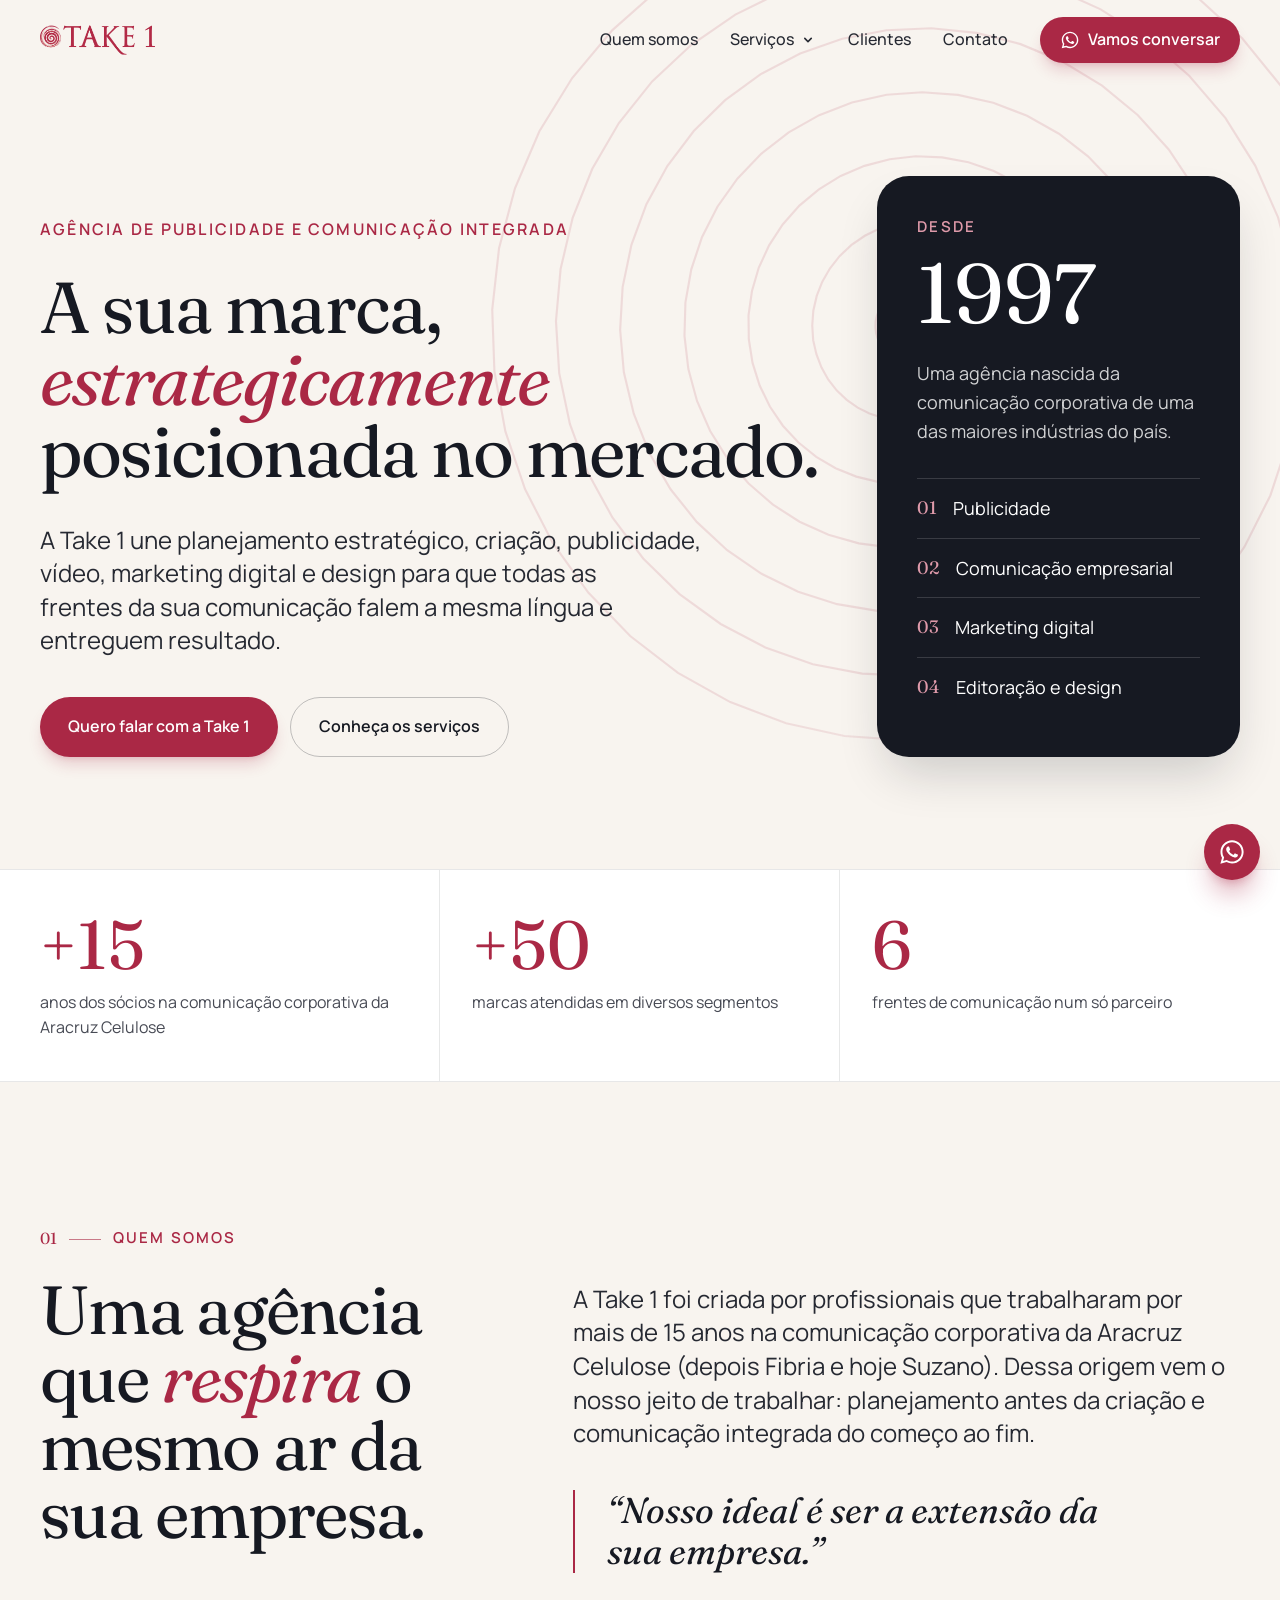
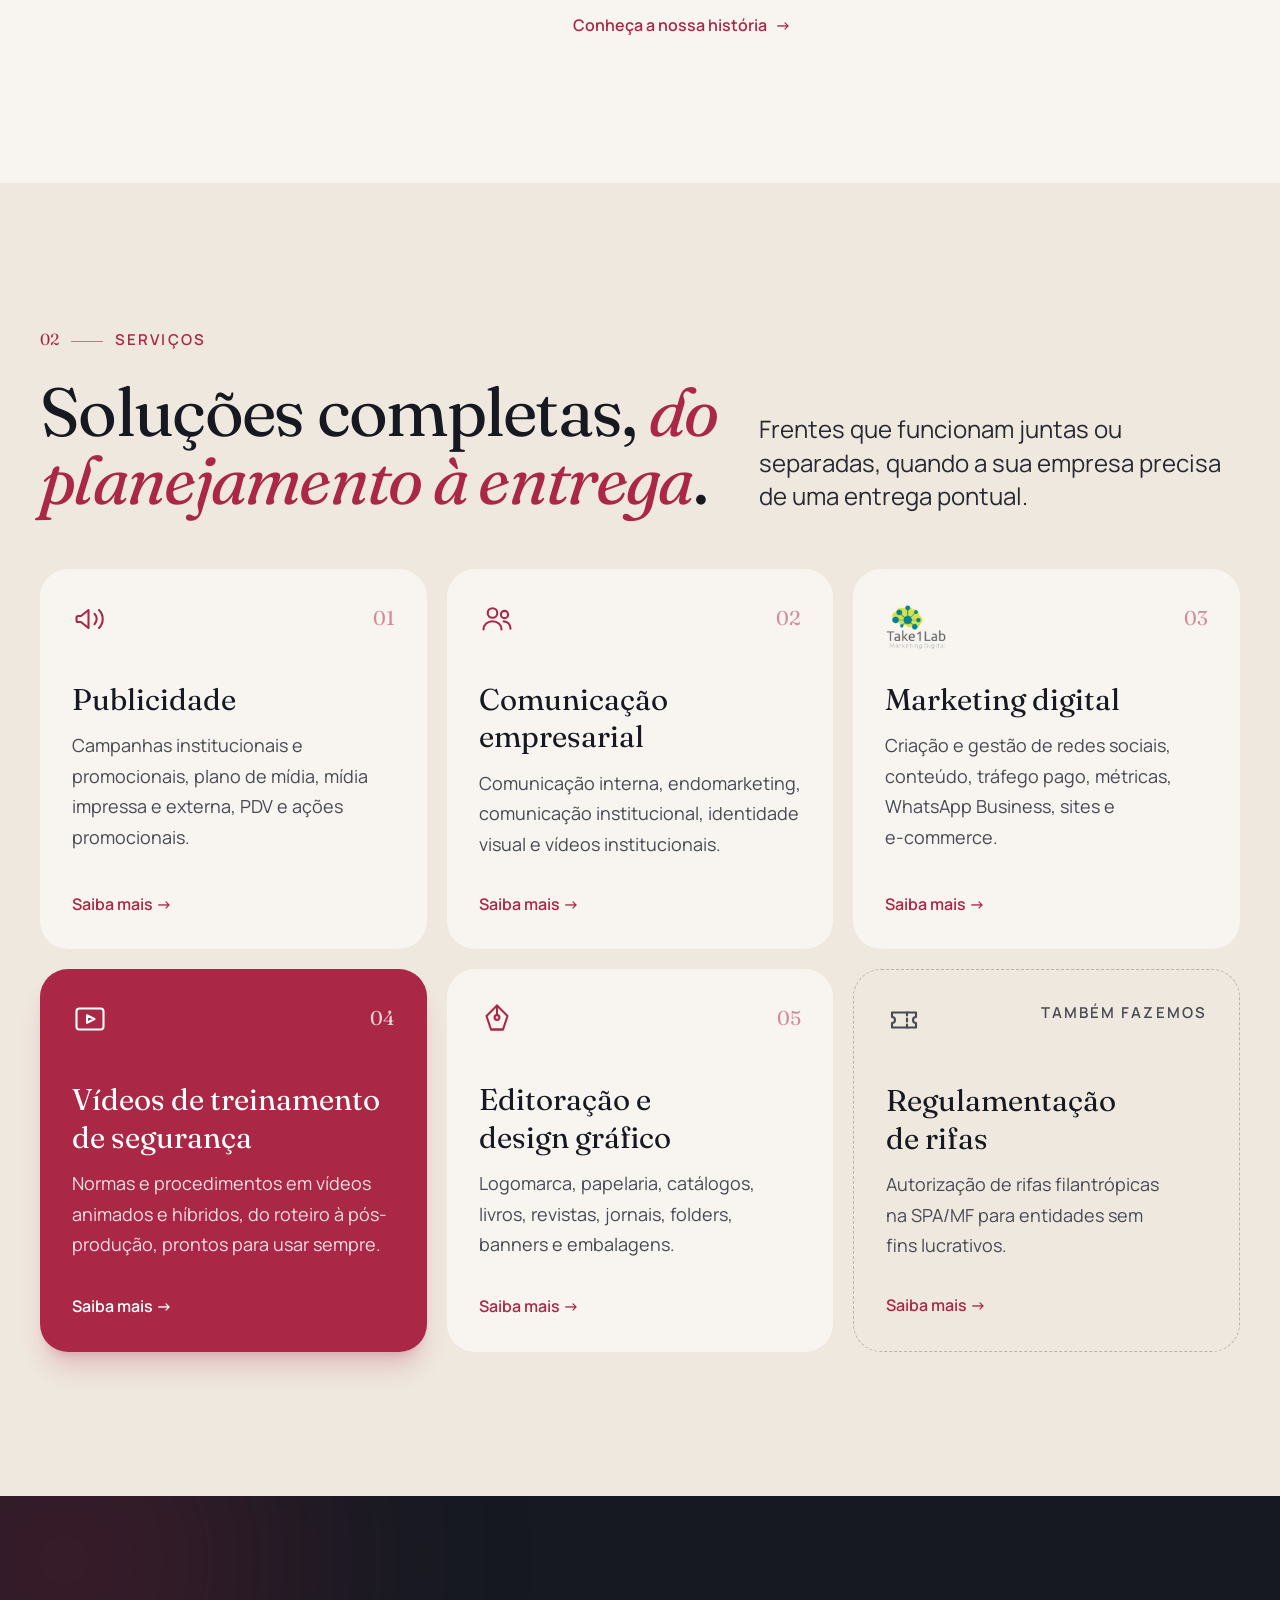
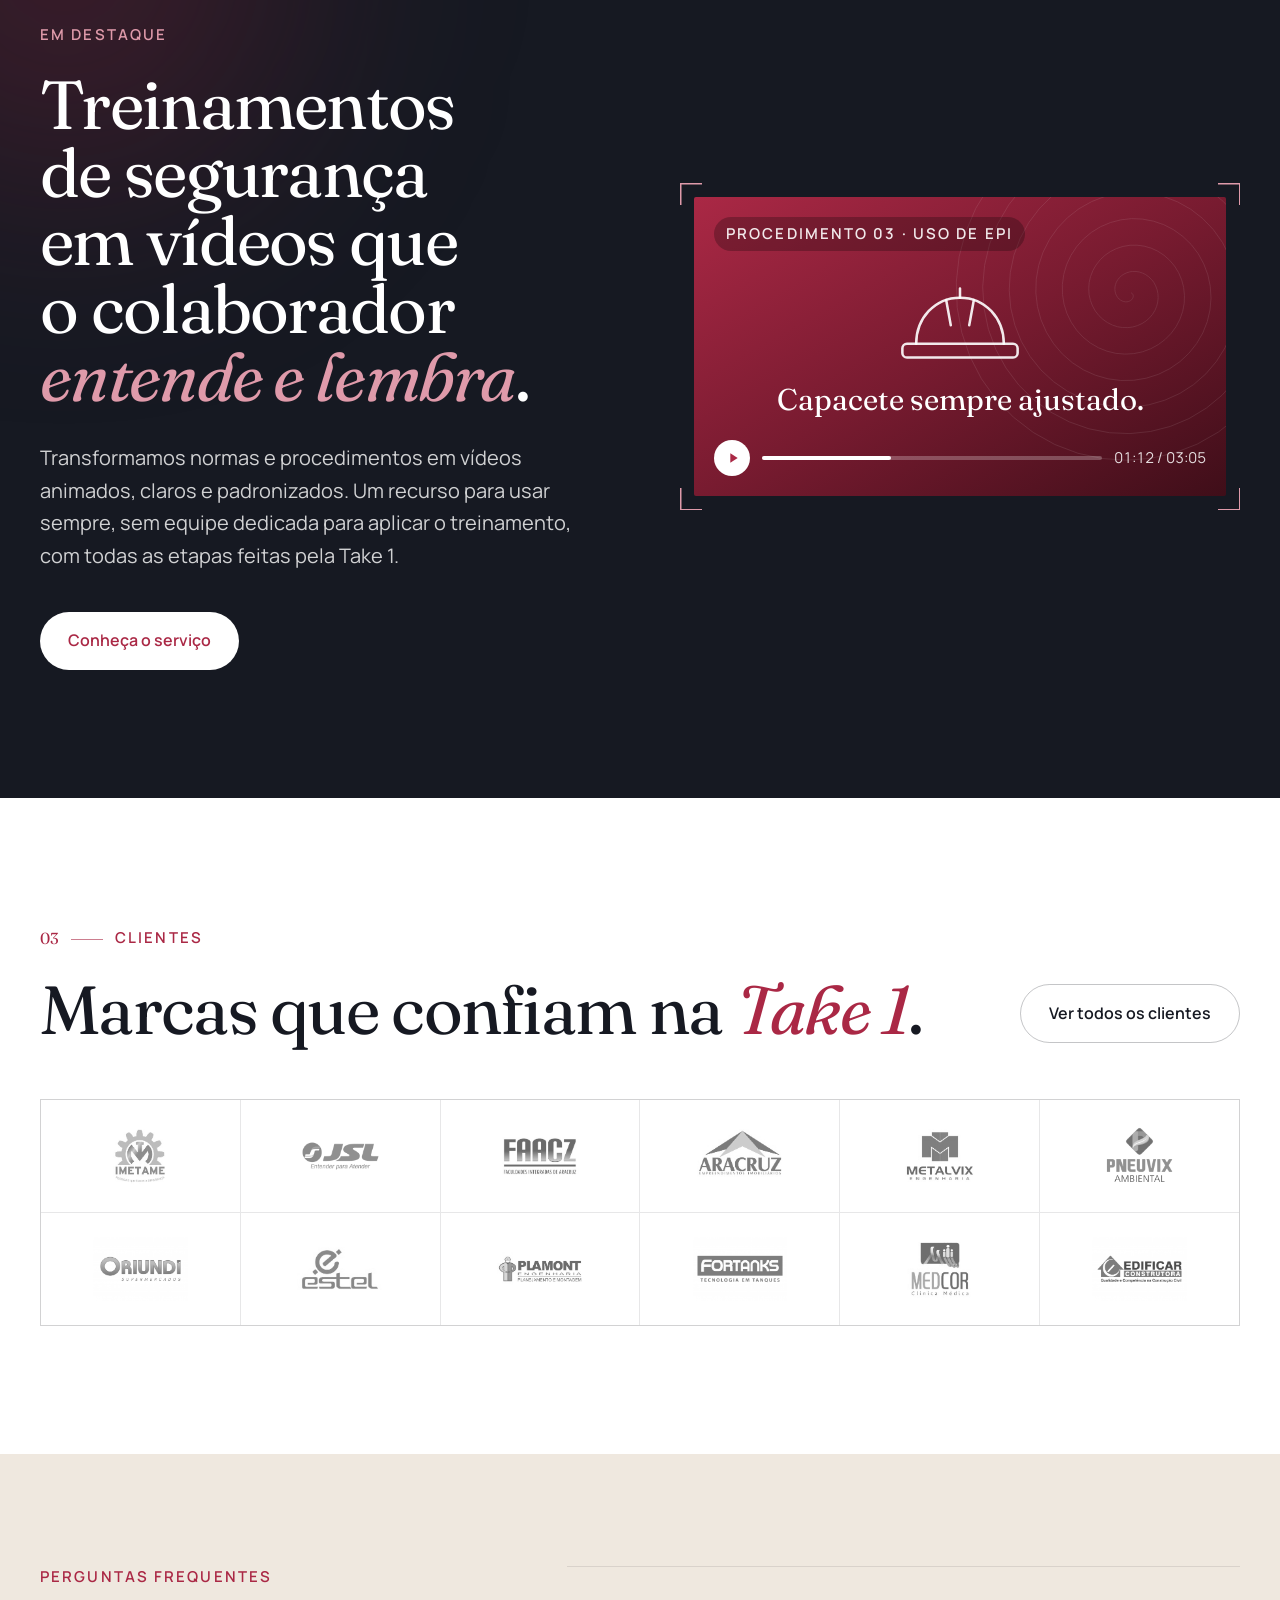
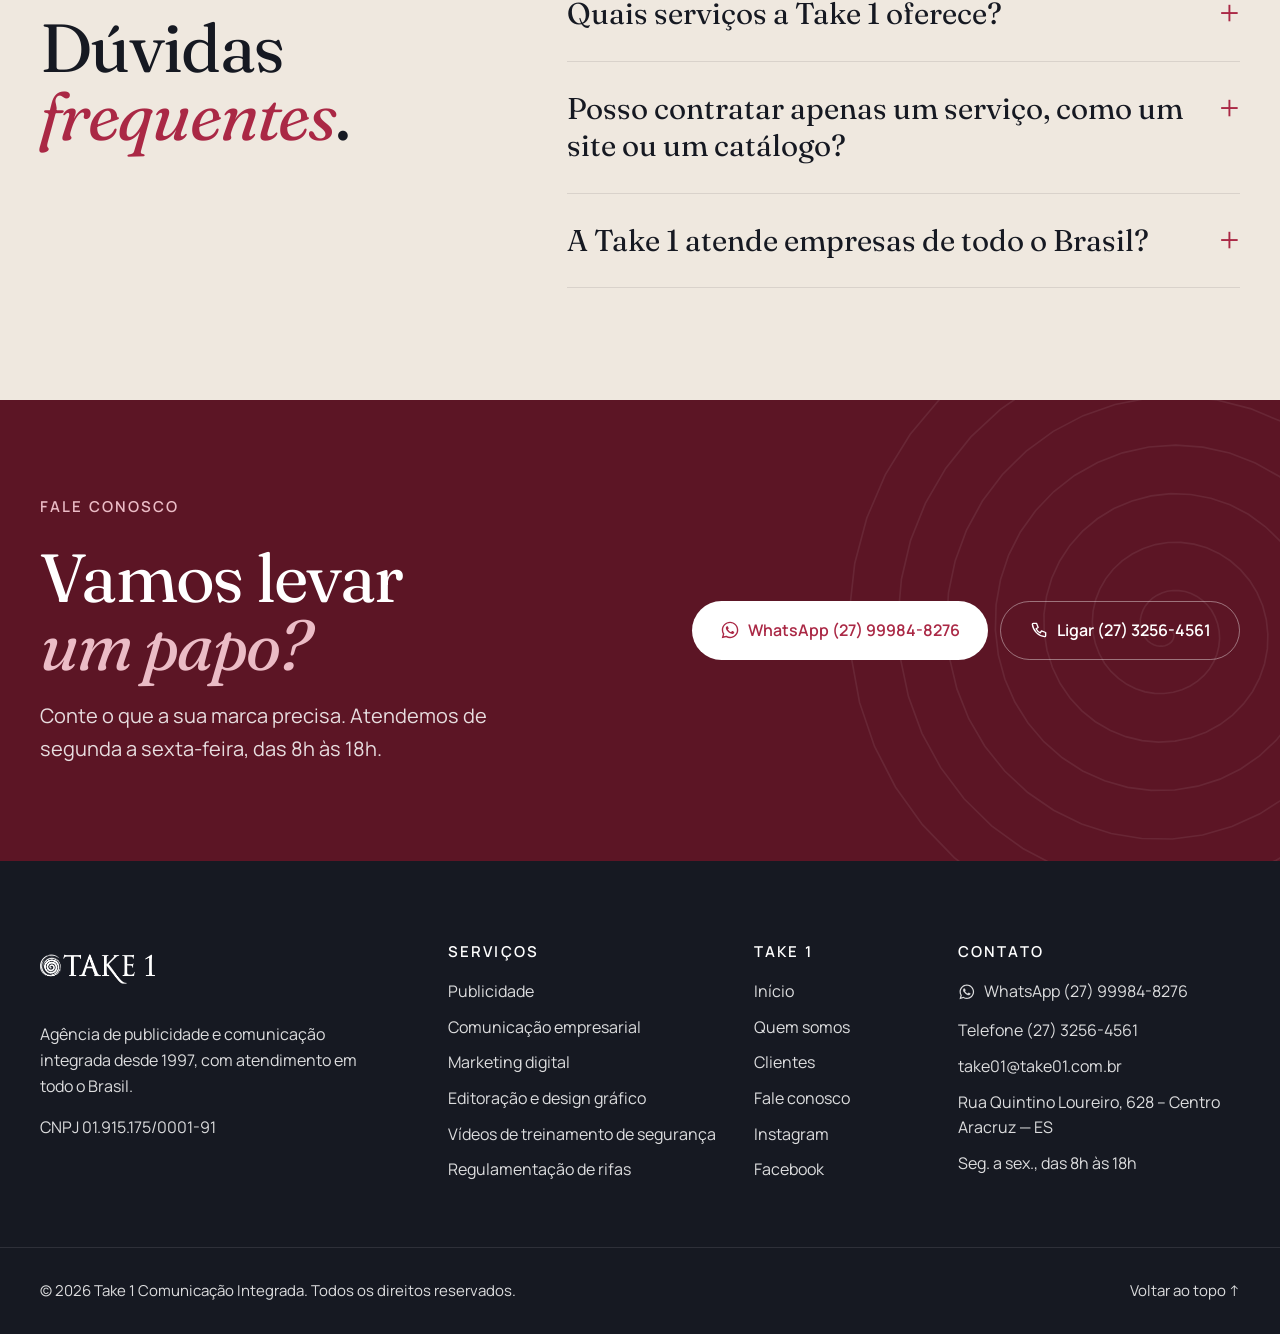
==== commit 43d60783: "Atualiza o endereço da Take 1 para a Rua Quintino Loureiro, 628 Troca o endereço no rodapé, na págin" ====
--- a/index.html
+++ b/index.html
@@ -54,7 +54,7 @@
       "email": "take01@take01.com.br",
       "address": {
         "@type": "PostalAddress",
-        "streetAddress": "Rua Galdino Pereira, 230-A",
+        "streetAddress": "Rua Quintino Loureiro, 628 – Centro",
         "addressLocality": "Aracruz",
         "addressRegion": "ES",
         "addressCountry": "BR"
@@ -495,7 +495,7 @@
           <li><a href="https://wa.me/5527999848276" target="_blank" rel="noopener" class="inline-flex items-center gap-2 hover:text-white"><svg viewBox="0 0 24 24" class="h-[1.1rem] w-[1.1rem] shrink-0" aria-hidden="true"><path fill="currentColor" d="M12.04 2C6.58 2 2.13 6.45 2.13 11.91c0 1.75.46 3.45 1.32 4.95L2.05 22l5.25-1.38a9.9 9.9 0 0 0 4.74 1.21c5.46 0 9.91-4.45 9.91-9.91S17.5 2 12.04 2Zm0 18.15c-1.48 0-2.93-.4-4.2-1.15l-.3-.18-3.12.82.83-3.04-.2-.31a8.2 8.2 0 0 1-1.26-4.38c0-4.54 3.7-8.24 8.25-8.24 4.54 0 8.24 3.7 8.24 8.24 0 4.55-3.7 8.24-8.24 8.24Zm4.52-6.16c-.25-.12-1.47-.72-1.69-.81-.23-.08-.39-.12-.56.13-.16.24-.64.8-.78.97-.15.16-.29.18-.54.06-.25-.12-1.05-.39-1.99-1.23-.74-.66-1.23-1.47-1.38-1.72-.14-.25-.01-.38.11-.5.11-.11.25-.29.37-.43.13-.15.17-.25.25-.41.08-.17.04-.31-.02-.43-.06-.13-.56-1.34-.76-1.84-.2-.48-.41-.42-.56-.42h-.48c-.17 0-.43.06-.66.31-.22.25-.86.85-.86 2.07 0 1.22.89 2.4 1.01 2.56.12.17 1.75 2.67 4.23 3.74.59.26 1.05.41 1.41.52.59.19 1.13.16 1.56.1.48-.07 1.47-.6 1.67-1.18.21-.58.21-1.07.15-1.18-.06-.1-.23-.16-.48-.28Z"/></svg>WhatsApp (27) 99984-8276</a></li>
           <li><a href="tel:+552732564561" class="hover:text-white">Telefone (27) 3256-4561</a></li>
           <li><a href="mailto:take01@take01.com.br" class="hover:text-white">take01@take01.com.br</a></li>
-          <li>Rua Galdino Pereira, 230-A<br>Aracruz — ES</li>
+          <li>Rua Quintino Loureiro, 628 – Centro<br>Aracruz — ES</li>
           <li>Seg. a sex., das 8h às 18h</li>
         </ul>
       </div>
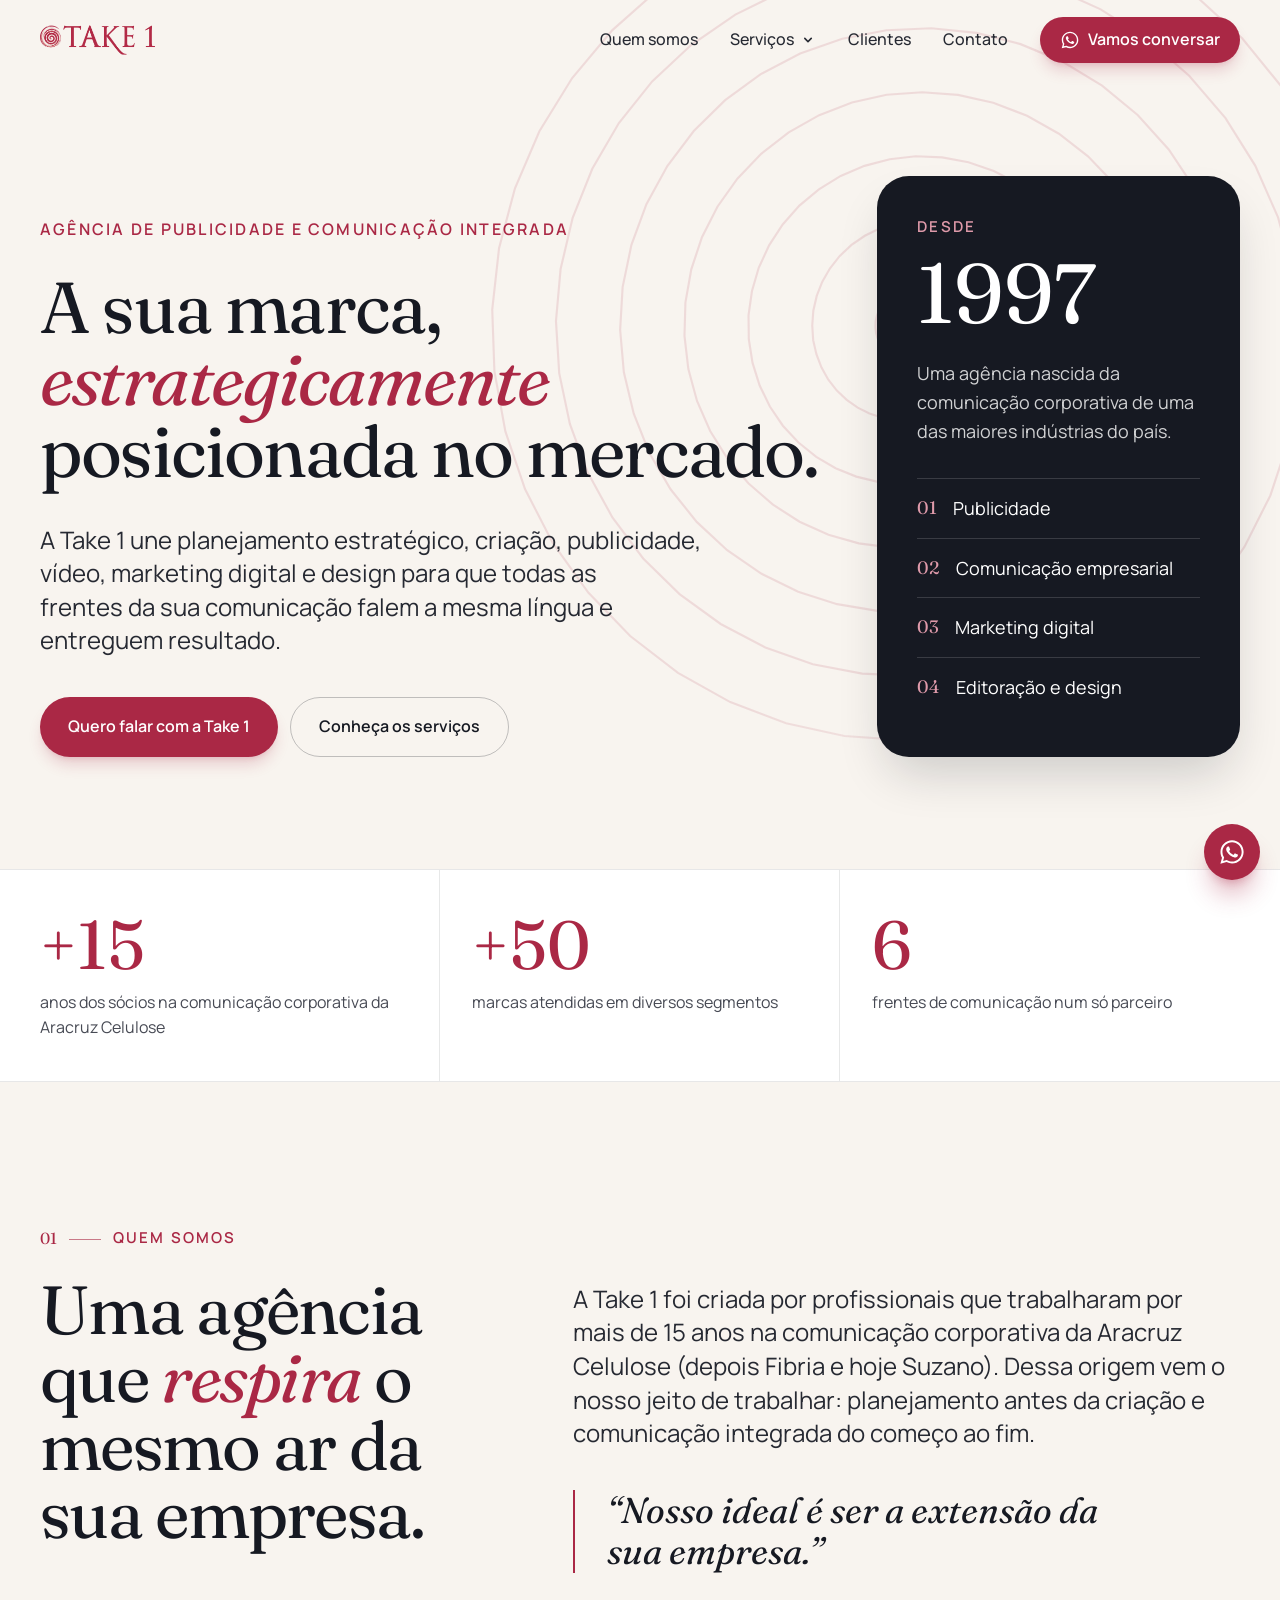
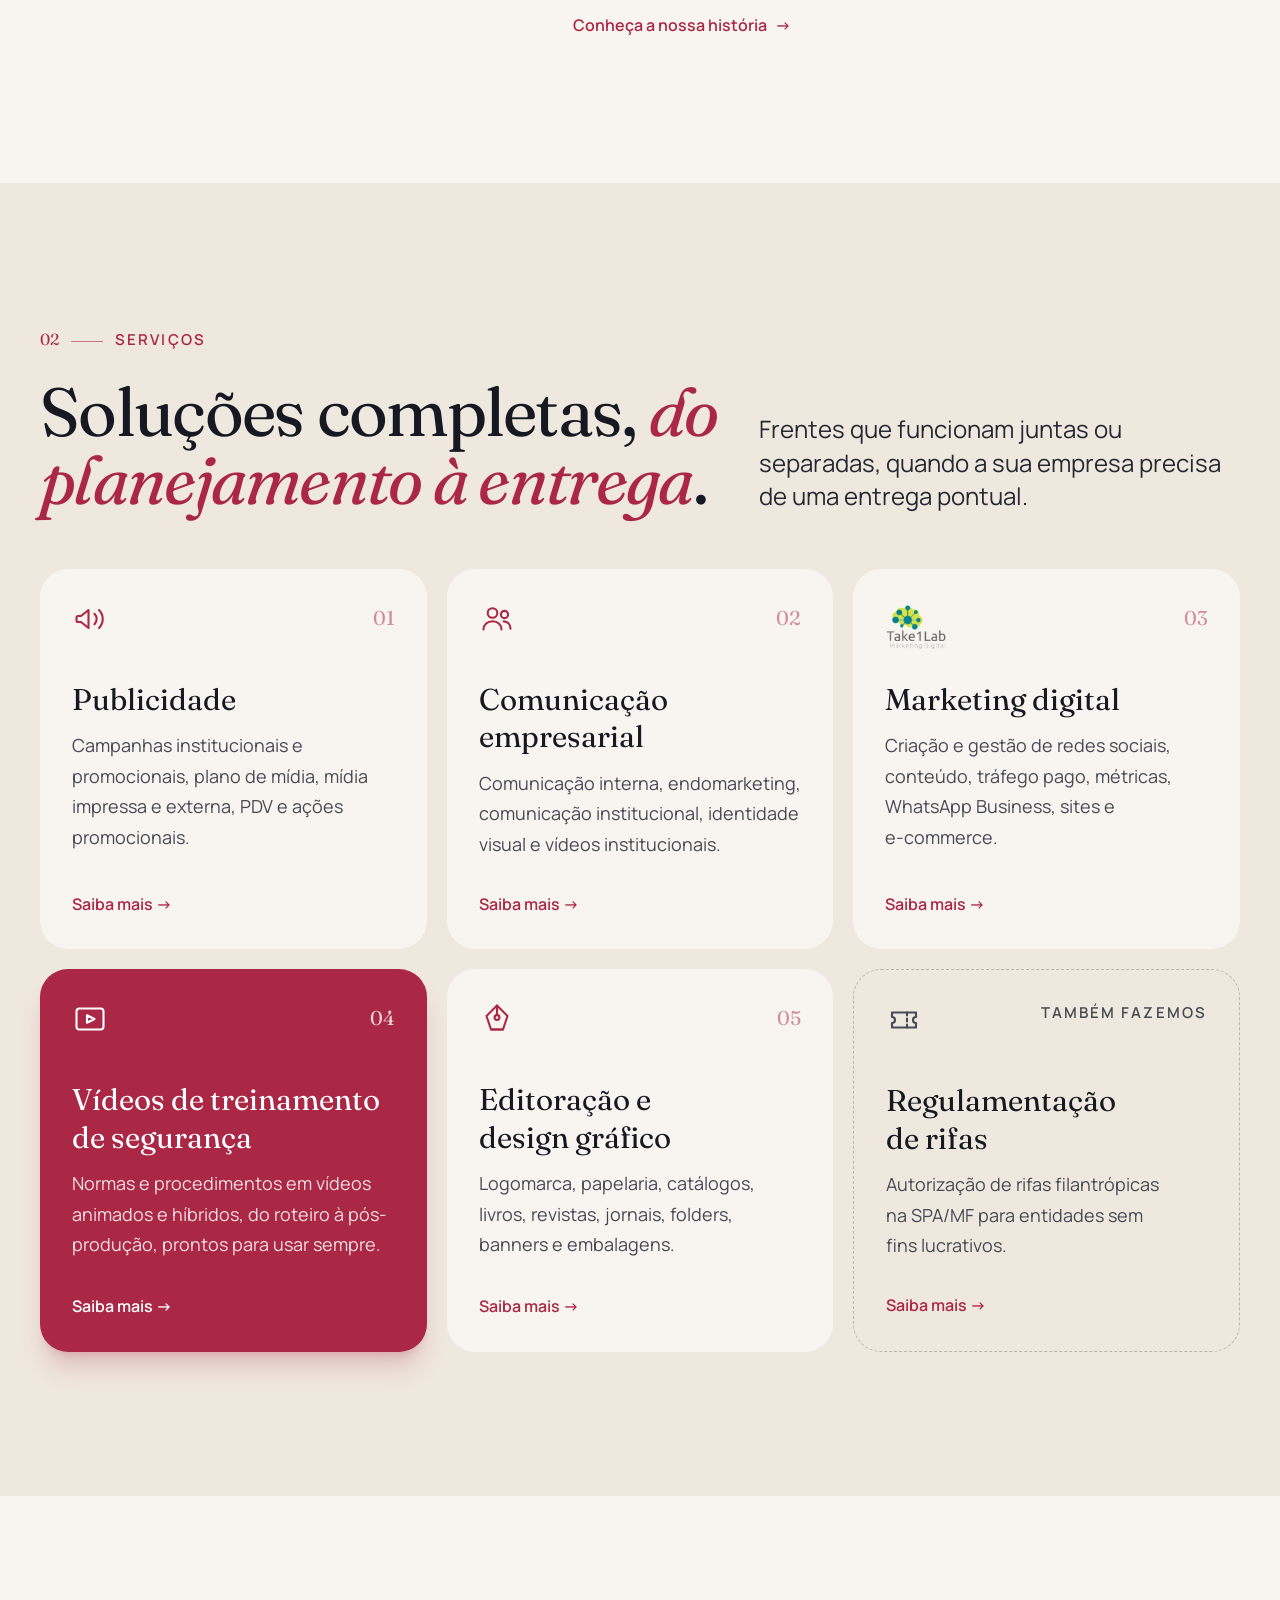
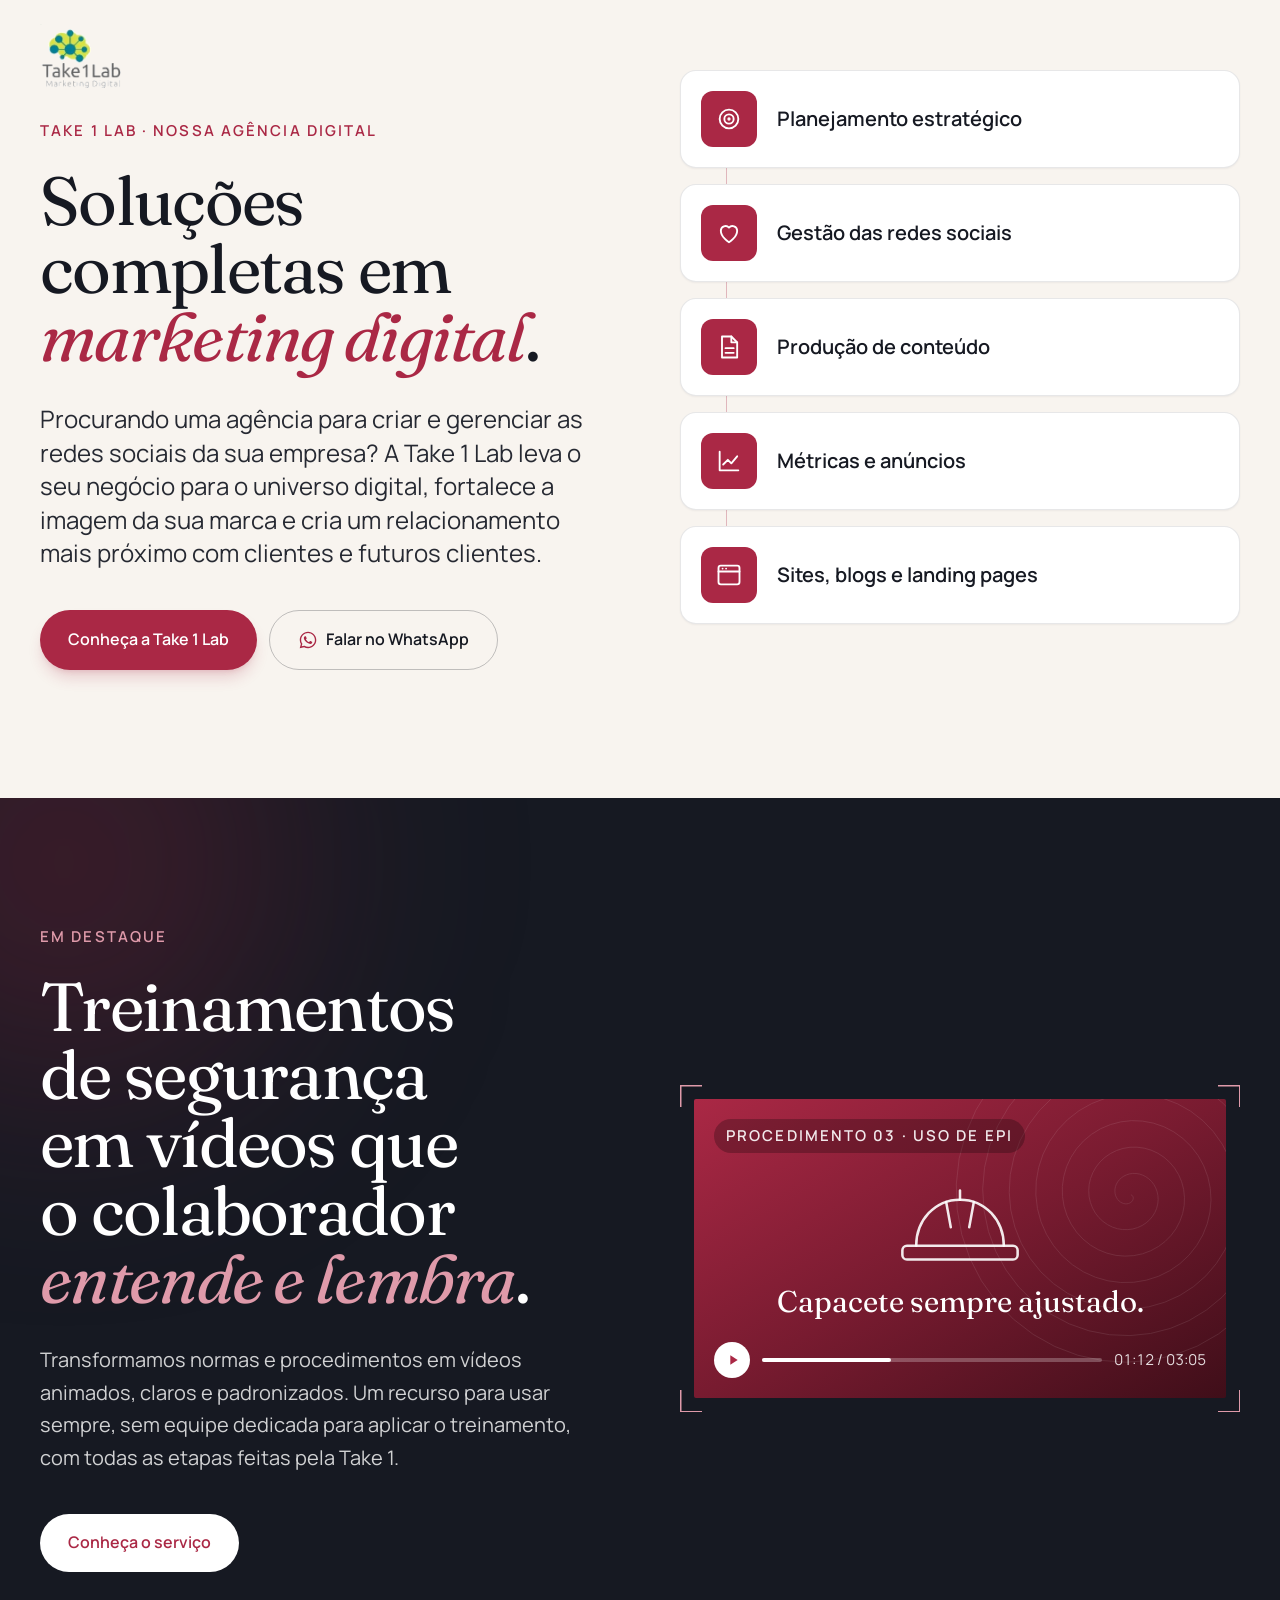
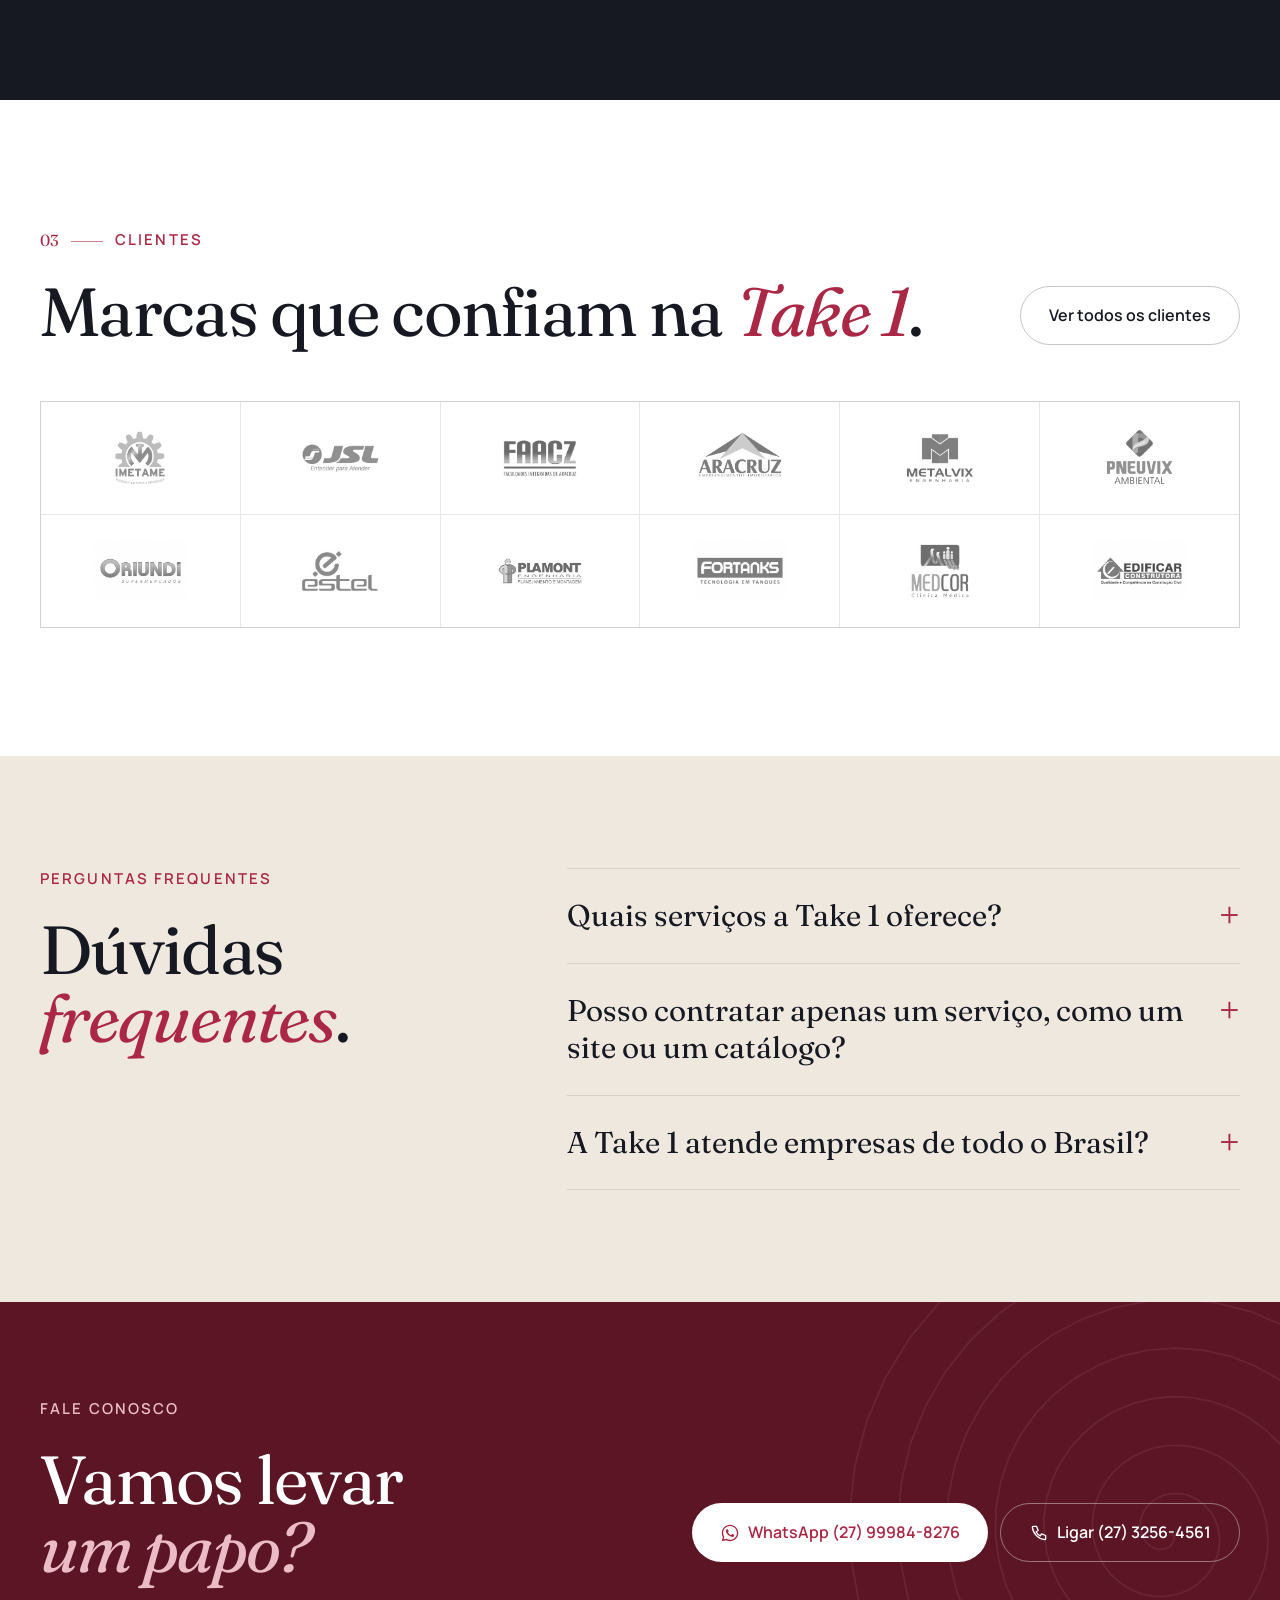
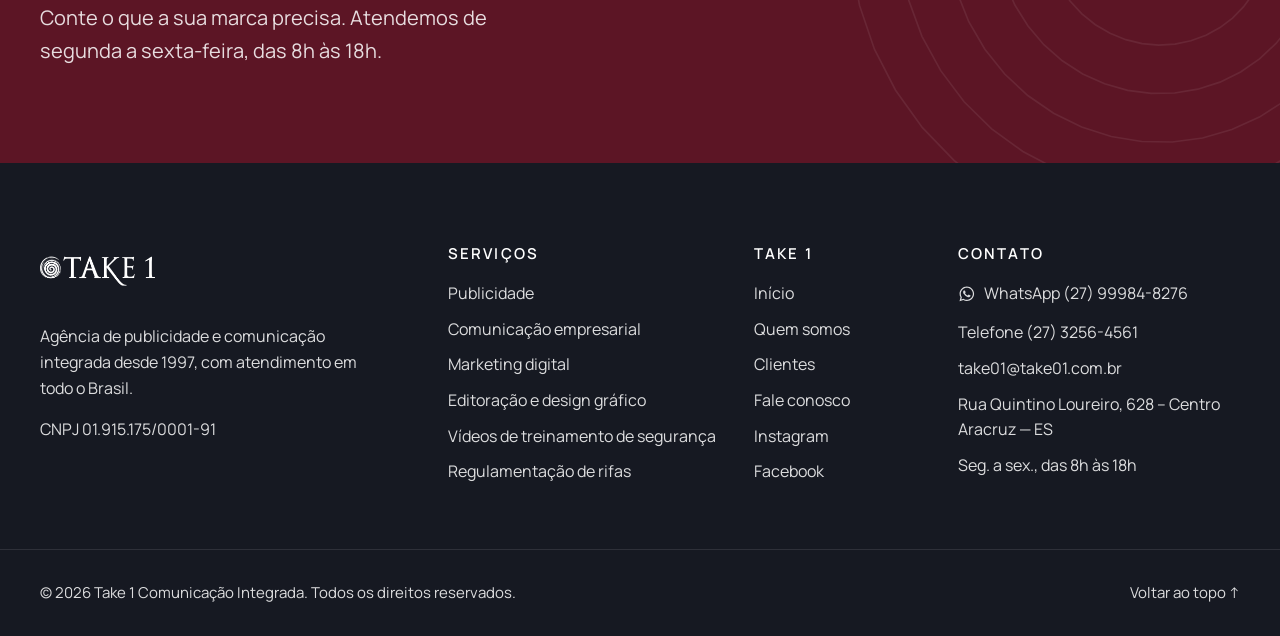
==== commit 2cf577b5: "Adiciona o destaque da Take 1 Lab na home Bloco com a logo da Take 1 Lab, o título "Soluções complet" ====
--- a/index.html
+++ b/index.html
@@ -352,6 +352,52 @@
       </div>
     </section>
 
+    <!-- ================= DESTAQUE: TAKE 1 LAB ================= -->
+    <section class="py-24 lg:py-32" aria-labelledby="lab-titulo">
+      <div class="container-site grid items-center gap-14 lg:grid-cols-12 lg:gap-20">
+        <div class="lg:col-span-6">
+          <img src="assets/img/logo-take1lab.png" alt="Take 1 Lab — Marketing Digital" width="91" height="72" class="revelar mb-8 h-16 w-auto" loading="lazy">
+          <p class="eyebrow">Take 1 Lab · Nossa agência digital</p>
+          <h2 id="lab-titulo" class="titulo-secao revelar">Soluções completas em <em>marketing digital</em>.</h2>
+          <p class="revelar lead mt-8">
+            Procurando uma agência para criar e gerenciar as redes sociais da sua empresa? A Take 1 Lab leva o seu
+            negócio para o universo digital, fortalece a imagem da sua marca e cria um relacionamento mais próximo com
+            clientes e futuros clientes.
+          </p>
+          <div class="revelar mt-10 flex flex-col gap-3 sm:flex-row">
+            <a href="marketing-digital/" class="btn-primario">Conheça a Take 1 Lab</a>
+            <a href="https://wa.me/5527999848276?text=Ol%C3%A1%21%20Vim%20pelo%20site%20e%20quero%20conhecer%20a%20Take%201%20Lab." target="_blank" rel="noopener" class="btn-contorno"><svg viewBox="0 0 24 24" class="h-5 w-5 text-vinho" aria-hidden="true"><path fill="currentColor" d="M12.04 2C6.58 2 2.13 6.45 2.13 11.91c0 1.75.46 3.45 1.32 4.95L2.05 22l5.25-1.38a9.9 9.9 0 0 0 4.74 1.21c5.46 0 9.91-4.45 9.91-9.91S17.5 2 12.04 2Zm0 18.15c-1.48 0-2.93-.4-4.2-1.15l-.3-.18-3.12.82.83-3.04-.2-.31a8.2 8.2 0 0 1-1.26-4.38c0-4.54 3.7-8.24 8.25-8.24 4.54 0 8.24 3.7 8.24 8.24 0 4.55-3.7 8.24-8.24 8.24Zm4.52-6.16c-.25-.12-1.47-.72-1.69-.81-.23-.08-.39-.12-.56.13-.16.24-.64.8-.78.97-.15.16-.29.18-.54.06-.25-.12-1.05-.39-1.99-1.23-.74-.66-1.23-1.47-1.38-1.72-.14-.25-.01-.38.11-.5.11-.11.25-.29.37-.43.13-.15.17-.25.25-.41.08-.17.04-.31-.02-.43-.06-.13-.56-1.34-.76-1.84-.2-.48-.41-.42-.56-.42h-.48c-.17 0-.43.06-.66.31-.22.25-.86.85-.86 2.07 0 1.22.89 2.4 1.01 2.56.12.17 1.75 2.67 4.23 3.74.59.26 1.05.41 1.41.52.59.19 1.13.16 1.56.1.48-.07 1.47-.6 1.67-1.18.21-.58.21-1.07.15-1.18-.06-.1-.23-.16-.48-.28Z"/></svg>Falar no WhatsApp</a>
+          </div>
+        </div>
+
+        <div class="relative lg:col-span-6">
+          <span aria-hidden="true" class="absolute bottom-10 left-[2.9rem] top-10 w-px bg-vinho/30"></span>
+          <ul class="relative flex flex-col gap-4">
+            <li class="revelar relative flex items-center gap-5 rounded-2xl border border-tinta/10 bg-white p-5 shadow-sm shadow-tinta/5">
+              <span class="relative z-10 flex h-14 w-14 shrink-0 items-center justify-center rounded-xl bg-vinho text-white"><svg viewBox="0 0 24 24" class="h-7 w-7 text-white" fill="none" stroke="currentColor" stroke-width="1.6" stroke-linecap="round" stroke-linejoin="round" aria-hidden="true"><circle cx="12" cy="12" r="8"/><circle cx="12" cy="12" r="4"/><circle cx="12" cy="12" r="0.6"/></svg></span>
+              <span class="text-lg font-semibold text-tinta">Planejamento estratégico</span>
+            </li>
+            <li class="revelar relative flex items-center gap-5 rounded-2xl border border-tinta/10 bg-white p-5 shadow-sm shadow-tinta/5">
+              <span class="relative z-10 flex h-14 w-14 shrink-0 items-center justify-center rounded-xl bg-vinho text-white"><svg viewBox="0 0 24 24" class="h-7 w-7 text-white" fill="none" stroke="currentColor" stroke-width="1.6" stroke-linecap="round" stroke-linejoin="round" aria-hidden="true"><path d="M12 20s-7-4.4-7-10a4 4 0 0 1 7-2.6A4 4 0 0 1 19 10c0 5.6-7 10-7 10Z"/></svg></span>
+              <span class="text-lg font-semibold text-tinta">Gestão das redes sociais</span>
+            </li>
+            <li class="revelar relative flex items-center gap-5 rounded-2xl border border-tinta/10 bg-white p-5 shadow-sm shadow-tinta/5">
+              <span class="relative z-10 flex h-14 w-14 shrink-0 items-center justify-center rounded-xl bg-vinho text-white"><svg viewBox="0 0 24 24" class="h-7 w-7 text-white" fill="none" stroke="currentColor" stroke-width="1.6" stroke-linecap="round" stroke-linejoin="round" aria-hidden="true"><path d="M6 3h8l5 5v13H6z"/><path d="M14 3v5h5M9 13h7M9 17h7"/></svg></span>
+              <span class="text-lg font-semibold text-tinta">Produção de conteúdo</span>
+            </li>
+            <li class="revelar relative flex items-center gap-5 rounded-2xl border border-tinta/10 bg-white p-5 shadow-sm shadow-tinta/5">
+              <span class="relative z-10 flex h-14 w-14 shrink-0 items-center justify-center rounded-xl bg-vinho text-white"><svg viewBox="0 0 24 24" class="h-7 w-7 text-white" fill="none" stroke="currentColor" stroke-width="1.6" stroke-linecap="round" stroke-linejoin="round" aria-hidden="true"><path d="M4 4v16h16"/><path d="m7 15 4-4 3 3 5-6"/></svg></span>
+              <span class="text-lg font-semibold text-tinta">Métricas e anúncios</span>
+            </li>
+            <li class="revelar relative flex items-center gap-5 rounded-2xl border border-tinta/10 bg-white p-5 shadow-sm shadow-tinta/5">
+              <span class="relative z-10 flex h-14 w-14 shrink-0 items-center justify-center rounded-xl bg-vinho text-white"><svg viewBox="0 0 24 24" class="h-7 w-7 text-white" fill="none" stroke="currentColor" stroke-width="1.6" stroke-linecap="round" stroke-linejoin="round" aria-hidden="true"><rect x="3" y="4" width="18" height="16" rx="2"/><path d="M3 9h18M6.5 6.5h.01M9.5 6.5h.01"/></svg></span>
+              <span class="text-lg font-semibold text-tinta">Sites, blogs e landing pages</span>
+            </li>
+          </ul>
+        </div>
+      </div>
+    </section>
+
     <!-- ================= DESTAQUE: VÍDEOS DE TREINAMENTO ================= -->
     <section class="relative overflow-hidden bg-tinta py-24 text-white lg:py-32" aria-labelledby="videos-titulo">
       <div class="pointer-events-none absolute -left-40 -top-40 h-[28rem] w-[28rem] rounded-full bg-vinho/25 blur-[120px]"></div>
--- a/assets/css/style.css
+++ b/assets/css/style.css
@@ -1 +1 @@
-*,:after,:before{--tw-border-spacing-x:0;--tw-border-spacing-y:0;--tw-translate-x:0;--tw-translate-y:0;--tw-rotate:0;--tw-skew-x:0;--tw-skew-y:0;--tw-scale-x:1;--tw-scale-y:1;--tw-pan-x: ;--tw-pan-y: ;--tw-pinch-zoom: ;--tw-scroll-snap-strictness:proximity;--tw-gradient-from-position: ;--tw-gradient-via-position: ;--tw-gradient-to-position: ;--tw-ordinal: ;--tw-slashed-zero: ;--tw-numeric-figure: ;--tw-numeric-spacing: ;--tw-numeric-fraction: ;--tw-ring-inset: ;--tw-ring-offset-width:0px;--tw-ring-offset-color:#fff;--tw-ring-color:rgba(59,130,246,.5);--tw-ring-offset-shadow:0 0 #0000;--tw-ring-shadow:0 0 #0000;--tw-shadow:0 0 #0000;--tw-shadow-colored:0 0 #0000;--tw-blur: ;--tw-brightness: ;--tw-contrast: ;--tw-grayscale: ;--tw-hue-rotate: ;--tw-invert: ;--tw-saturate: ;--tw-sepia: ;--tw-drop-shadow: ;--tw-backdrop-blur: ;--tw-backdrop-brightness: ;--tw-backdrop-contrast: ;--tw-backdrop-grayscale: ;--tw-backdrop-hue-rotate: ;--tw-backdrop-invert: ;--tw-backdrop-opacity: ;--tw-backdrop-saturate: ;--tw-backdrop-sepia: ;--tw-contain-size: ;--tw-contain-layout: ;--tw-contain-paint: ;--tw-contain-style: }::backdrop{--tw-border-spacing-x:0;--tw-border-spacing-y:0;--tw-translate-x:0;--tw-translate-y:0;--tw-rotate:0;--tw-skew-x:0;--tw-skew-y:0;--tw-scale-x:1;--tw-scale-y:1;--tw-pan-x: ;--tw-pan-y: ;--tw-pinch-zoom: ;--tw-scroll-snap-strictness:proximity;--tw-gradient-from-position: ;--tw-gradient-via-position: ;--tw-gradient-to-position: ;--tw-ordinal: ;--tw-slashed-zero: ;--tw-numeric-figure: ;--tw-numeric-spacing: ;--tw-numeric-fraction: ;--tw-ring-inset: ;--tw-ring-offset-width:0px;--tw-ring-offset-color:#fff;--tw-ring-color:rgba(59,130,246,.5);--tw-ring-offset-shadow:0 0 #0000;--tw-ring-shadow:0 0 #0000;--tw-shadow:0 0 #0000;--tw-shadow-colored:0 0 #0000;--tw-blur: ;--tw-brightness: ;--tw-contrast: ;--tw-grayscale: ;--tw-hue-rotate: ;--tw-invert: ;--tw-saturate: ;--tw-sepia: ;--tw-drop-shadow: ;--tw-backdrop-blur: ;--tw-backdrop-brightness: ;--tw-backdrop-contrast: ;--tw-backdrop-grayscale: ;--tw-backdrop-hue-rotate: ;--tw-backdrop-invert: ;--tw-backdrop-opacity: ;--tw-backdrop-saturate: ;--tw-backdrop-sepia: ;--tw-contain-size: ;--tw-contain-layout: ;--tw-contain-paint: ;--tw-contain-style: }/*! tailwindcss v3.4.18 | MIT License | https://tailwindcss.com*/*,:after,:before{box-sizing:border-box;border:0 solid #e5e7eb}:after,:before{--tw-content:""}:host,html{line-height:1.5;-webkit-text-size-adjust:100%;-moz-tab-size:4;-o-tab-size:4;tab-size:4;font-family:Manrope,system-ui,-apple-system,Segoe UI,sans-serif;font-feature-settings:normal;font-variation-settings:normal;-webkit-tap-highlight-color:transparent}body{margin:0;line-height:inherit}hr{height:0;color:inherit;border-top-width:1px}abbr:where([title]){-webkit-text-decoration:underline dotted;text-decoration:underline dotted}h1,h2,h3,h4,h5,h6{font-size:inherit;font-weight:inherit}a{color:inherit;text-decoration:inherit}b,strong{font-weight:bolder}code,kbd,pre,samp{font-family:ui-monospace,SFMono-Regular,Menlo,Monaco,Consolas,Liberation Mono,Courier New,monospace;font-feature-settings:normal;font-variation-settings:normal;font-size:1em}small{font-size:80%}sub,sup{font-size:75%;line-height:0;position:relative;vertical-align:baseline}sub{bottom:-.25em}sup{top:-.5em}table{text-indent:0;border-color:inherit;border-collapse:collapse}button,input,optgroup,select,textarea{font-family:inherit;font-feature-settings:inherit;font-variation-settings:inherit;font-size:100%;font-weight:inherit;line-height:inherit;letter-spacing:inherit;color:inherit;margin:0;padding:0}button,select{text-transform:none}button,input:where([type=button]),input:where([type=reset]),input:where([type=submit]){-webkit-appearance:button;background-color:transparent;background-image:none}:-moz-focusring{outline:auto}:-moz-ui-invalid{box-shadow:none}progress{vertical-align:baseline}::-webkit-inner-spin-button,::-webkit-outer-spin-button{height:auto}[type=search]{-webkit-appearance:textfield;outline-offset:-2px}::-webkit-search-decoration{-webkit-appearance:none}::-webkit-file-upload-button{-webkit-appearance:button;font:inherit}summary{display:list-item}blockquote,dd,dl,figure,h1,h2,h3,h4,h5,h6,hr,p,pre{margin:0}fieldset{margin:0}fieldset,legend{padding:0}menu,ol,ul{list-style:none;margin:0;padding:0}dialog{padding:0}textarea{resize:vertical}input::-moz-placeholder,textarea::-moz-placeholder{opacity:1;color:#9ca3af}input::placeholder,textarea::placeholder{opacity:1;color:#9ca3af}[role=button],button{cursor:pointer}:disabled{cursor:default}audio,canvas,embed,iframe,img,object,svg,video{display:block;vertical-align:middle}img,video{max-width:100%;height:auto}[hidden]:where(:not([hidden=until-found])){display:none}html{scroll-behavior:smooth;scroll-padding-top:6rem;-webkit-text-size-adjust:100%}body{--tw-bg-opacity:1;background-color:rgb(248 244 239/var(--tw-bg-opacity,1));font-family:Manrope,system-ui,-apple-system,Segoe UI,sans-serif;font-size:1.125rem;line-height:1.7;--tw-text-opacity:1;color:rgb(38 41 50/var(--tw-text-opacity,1));-webkit-font-smoothing:antialiased;-moz-osx-font-smoothing:grayscale}.font-display,h1,h2,h3{font-variation-settings:"opsz" 40}h1,h2,h3{font-variation-settings:"opsz" 40;font-family:Fraunces,Georgia,serif;--tw-text-opacity:1;color:rgb(22 25 34/var(--tw-text-opacity,1));text-wrap:balance}p{text-wrap:pretty}h1 em,h2 em{font-weight:400;font-style:italic;--tw-text-opacity:1;color:rgb(170 40 69/var(--tw-text-opacity,1))}::-moz-selection{--tw-bg-opacity:1;background-color:rgb(170 40 69/var(--tw-bg-opacity,1));--tw-text-opacity:1;color:rgb(255 255 255/var(--tw-text-opacity,1))}::selection{--tw-bg-opacity:1;background-color:rgb(170 40 69/var(--tw-bg-opacity,1));--tw-text-opacity:1;color:rgb(255 255 255/var(--tw-text-opacity,1))}:focus-visible{outline-width:2px;outline-offset:2px;outline-color:#aa2845}[aria-current=page]{--tw-text-opacity:1;color:rgb(170 40 69/var(--tw-text-opacity,1))}@media (prefers-reduced-motion:reduce){html{scroll-behavior:auto}*,:after,:before{animation:none!important;transition:none!important}}.container-site{margin-left:auto;margin-right:auto;width:100%;max-width:80rem;padding-left:1rem;padding-right:1rem}@media (min-width:640px){.container-site{padding-left:1.5rem;padding-right:1.5rem}}@media (min-width:1024px){.container-site{padding-left:2.5rem;padding-right:2.5rem}}.eyebrow{margin-bottom:1.5rem;display:flex;align-items:center;gap:.75rem;font-size:.9375rem;line-height:1.5;font-weight:600;text-transform:uppercase;letter-spacing:.14em;--tw-text-opacity:1;color:rgb(170 40 69/var(--tw-text-opacity,1))}.eyebrow .cena{font-variation-settings:"opsz" 40;font-family:Fraunces,Georgia,serif;font-size:1rem;line-height:1.6;font-weight:400;text-transform:none;--tw-numeric-spacing:tabular-nums;font-variant-numeric:var(--tw-ordinal) var(--tw-slashed-zero) var(--tw-numeric-figure) var(--tw-numeric-spacing) var(--tw-numeric-fraction);letter-spacing:0}.eyebrow .cena:after{content:"";margin-left:.75rem;display:inline-block;height:1px;width:2rem;background-color:currentColor;vertical-align:middle;opacity:.6}.titulo-secao{font-size:2.75rem;line-height:1.1;font-weight:400;letter-spacing:-.025em}@media (min-width:640px){.titulo-secao{font-size:3.5rem;line-height:1.05}}@media (min-width:1024px){.titulo-secao{font-size:4.25rem;line-height:1}}.lead{font-size:1.25rem;line-height:1.625;--tw-text-opacity:1;color:rgb(38 41 50/var(--tw-text-opacity,1))}@media (min-width:640px){.lead{font-size:1.5rem;line-height:1.4}}.btn-primario{display:inline-flex;align-items:center;justify-content:center;gap:.5rem;border-radius:9999px;padding:1rem 1.75rem;font-size:1rem;line-height:1.6;font-weight:600;transition-property:color,background-color,border-color,text-decoration-color,fill,stroke,opacity,box-shadow,transform,filter,backdrop-filter;transition-timing-function:cubic-bezier(.4,0,.2,1);transition-duration:.3s;--tw-bg-opacity:1;background-color:rgb(170 40 69/var(--tw-bg-opacity,1));--tw-text-opacity:1;color:rgb(255 255 255/var(--tw-text-opacity,1));--tw-shadow:0 10px 15px -3px rgba(0,0,0,.1),0 4px 6px -4px rgba(0,0,0,.1);--tw-shadow-colored:0 10px 15px -3px var(--tw-shadow-color),0 4px 6px -4px var(--tw-shadow-color);box-shadow:var(--tw-ring-offset-shadow,0 0 #0000),var(--tw-ring-shadow,0 0 #0000),var(--tw-shadow);--tw-shadow-color:rgba(170,40,69,.2);--tw-shadow:var(--tw-shadow-colored)}.btn-primario:hover{--tw-translate-y:-0.125rem;transform:translate(var(--tw-translate-x),var(--tw-translate-y)) rotate(var(--tw-rotate)) skewX(var(--tw-skew-x)) skewY(var(--tw-skew-y)) scaleX(var(--tw-scale-x)) scaleY(var(--tw-scale-y));--tw-bg-opacity:1;background-color:rgb(147 33 59/var(--tw-bg-opacity,1))}.btn-contorno{display:inline-flex;align-items:center;justify-content:center;gap:.5rem;border-radius:9999px;padding:1rem 1.75rem;font-size:1rem;line-height:1.6;font-weight:600;transition-property:color,background-color,border-color,text-decoration-color,fill,stroke,opacity,box-shadow,transform,filter,backdrop-filter;transition-timing-function:cubic-bezier(.4,0,.2,1);transition-duration:.3s;border-width:1px;border-color:rgba(22,25,34,.25);--tw-text-opacity:1;color:rgb(22 25 34/var(--tw-text-opacity,1))}.btn-contorno:hover{--tw-border-opacity:1;border-color:rgb(170 40 69/var(--tw-border-opacity,1));--tw-text-opacity:1;color:rgb(170 40 69/var(--tw-text-opacity,1))}.btn-claro{display:inline-flex;align-items:center;justify-content:center;gap:.5rem;border-radius:9999px;padding:1rem 1.75rem;font-size:1rem;line-height:1.6;font-weight:600;transition-property:color,background-color,border-color,text-decoration-color,fill,stroke,opacity,box-shadow,transform,filter,backdrop-filter;transition-timing-function:cubic-bezier(.4,0,.2,1);transition-duration:.3s;--tw-bg-opacity:1;background-color:rgb(255 255 255/var(--tw-bg-opacity,1));--tw-text-opacity:1;color:rgb(170 40 69/var(--tw-text-opacity,1))}.btn-claro:hover{--tw-translate-y:-0.125rem;transform:translate(var(--tw-translate-x),var(--tw-translate-y)) rotate(var(--tw-rotate)) skewX(var(--tw-skew-x)) skewY(var(--tw-skew-y)) scaleX(var(--tw-scale-x)) scaleY(var(--tw-scale-y));--tw-bg-opacity:1;background-color:rgb(251 242 244/var(--tw-bg-opacity,1))}.btn-vazado{display:inline-flex;align-items:center;justify-content:center;gap:.5rem;border-radius:9999px;padding:1rem 1.75rem;font-size:1rem;line-height:1.6;font-weight:600;transition-property:color,background-color,border-color,text-decoration-color,fill,stroke,opacity,box-shadow,transform,filter,backdrop-filter;transition-timing-function:cubic-bezier(.4,0,.2,1);transition-duration:.3s;border-width:1px;border-color:hsla(0,0%,100%,.4);--tw-text-opacity:1;color:rgb(255 255 255/var(--tw-text-opacity,1))}.btn-vazado:hover{background-color:hsla(0,0%,100%,.1)}.nav-link{position:relative;font-size:1rem;line-height:1.6;font-weight:500;--tw-text-opacity:1;color:rgb(38 41 50/var(--tw-text-opacity,1));transition-property:color,background-color,border-color,text-decoration-color,fill,stroke,opacity,box-shadow,transform,filter,backdrop-filter;transition-timing-function:cubic-bezier(.4,0,.2,1);transition-duration:.15s}.nav-link:hover{--tw-text-opacity:1;color:rgb(170 40 69/var(--tw-text-opacity,1))}.quadro{position:relative;padding:14px}.quadro:before{content:"";position:absolute;inset:0;pointer-events:none;background:linear-gradient(currentColor,currentColor) 0 0 /22px 1.5px no-repeat,linear-gradient(currentColor,currentColor) 0 0 /1.5px 22px no-repeat,linear-gradient(currentColor,currentColor) 100% 0 /22px 1.5px no-repeat,linear-gradient(currentColor,currentColor) 100% 0 /1.5px 22px no-repeat,linear-gradient(currentColor,currentColor) 0 100% /22px 1.5px no-repeat,linear-gradient(currentColor,currentColor) 0 100% /1.5px 22px no-repeat,linear-gradient(currentColor,currentColor) 100% 100% /22px 1.5px no-repeat,linear-gradient(currentColor,currentColor) 100% 100% /1.5px 22px no-repeat}.reservado{position:relative;display:flex;align-items:flex-end;overflow:hidden;--tw-bg-opacity:1;background-color:rgb(239 232 223/var(--tw-bg-opacity,1));padding:1.25rem;color:rgb(71 74 84/var(--tw-text-opacity,1));background-image:repeating-linear-gradient(135deg,rgba(22,25,34,.05) 0 1px,transparent 1px 14px)}.reservado,.reservado:after{font-size:.9375rem;line-height:1.5;--tw-text-opacity:1}.reservado:after{content:"Imagem a definir";position:absolute;right:1rem;top:1rem;border-radius:9999px;background-color:hsla(0,0%,100%,.85);padding:.25rem .75rem;font-weight:600;color:rgb(170 40 69/var(--tw-text-opacity,1))}.logo-claro{filter:brightness(0) invert(1)}.js .revelar{opacity:0;transform:translateY(24px);transition:opacity .8s cubic-bezier(.2,.7,.2,1),transform .8s cubic-bezier(.2,.7,.2,1)}.js .revelar.visivel{opacity:1;transform:none}.faq-item summary{font-variation-settings:"opsz" 40;display:flex;cursor:pointer;list-style-type:none;align-items:flex-start;justify-content:space-between;gap:1.5rem;padding-top:1.75rem;padding-bottom:1.75rem;font-family:Fraunces,Georgia,serif;font-size:1.5rem;line-height:1.4;--tw-text-opacity:1;color:rgb(22 25 34/var(--tw-text-opacity,1))}@media (min-width:640px){.faq-item summary{font-size:1.875rem;line-height:1.25}}.faq-item summary::-webkit-details-marker{display:none}.faq-item summary:after{content:"+";font-family:Manrope,system-ui,-apple-system,Segoe UI,sans-serif;font-size:2.25rem;font-weight:300;line-height:1;--tw-text-opacity:1;color:rgb(170 40 69/var(--tw-text-opacity,1));transition-property:transform;transition-timing-function:cubic-bezier(.4,0,.2,1);transition-duration:.3s}.faq-item[open] summary:after{transform:rotate(45deg)}.logo-cliente img{height:100%;width:100%;-o-object-fit:contain;object-fit:contain;opacity:.7;mix-blend-mode:multiply;--tw-grayscale:grayscale(100%);transition-property:color,background-color,border-color,text-decoration-color,fill,stroke,opacity,box-shadow,transform,filter,backdrop-filter;transition-timing-function:cubic-bezier(.4,0,.2,1);transition-duration:.5s}.logo-cliente img,.logo-cliente:hover img{filter:var(--tw-blur) var(--tw-brightness) var(--tw-contrast) var(--tw-grayscale) var(--tw-hue-rotate) var(--tw-invert) var(--tw-saturate) var(--tw-sepia) var(--tw-drop-shadow)}.logo-cliente:hover img{opacity:1;--tw-grayscale:grayscale(0)}.sr-only{position:absolute;width:1px;height:1px;padding:0;margin:-1px;overflow:hidden;clip:rect(0,0,0,0);white-space:nowrap;border-width:0}.pointer-events-none{pointer-events:none}.fixed{position:fixed}.absolute{position:absolute}.relative{position:relative}.inset-x-0{left:0;right:0}.inset-x-4{left:1rem;right:1rem}.inset-y-0{top:0;bottom:0}.-left-40{left:-10rem}.-right-24{right:-6rem}.-right-40{right:-10rem}.-right-56{right:-14rem}.-right-60{right:-15rem}.-top-24{top:-6rem}.-top-32{top:-8rem}.-top-40{top:-10rem}.bottom-0{bottom:0}.bottom-4{bottom:1rem}.bottom-5{bottom:1.25rem}.left-0{left:0}.left-1\/2{left:50%}.left-5{left:1.25rem}.right-5{right:1.25rem}.top-0{top:0}.top-1\/2{top:50%}.top-20{top:5rem}.top-5{top:1.25rem}.top-\[42\%\]{top:42%}.top-\[68\%\]{top:68%}.z-40{z-index:40}.z-50{z-index:50}.col-span-2{grid-column:span 2/span 2}.mx-auto{margin-left:auto;margin-right:auto}.mb-14{margin-bottom:3.5rem}.mb-2{margin-bottom:.5rem}.mb-3{margin-bottom:.75rem}.mb-4{margin-bottom:1rem}.mb-7{margin-bottom:1.75rem}.mb-8{margin-bottom:2rem}.ml-0\.5{margin-left:.125rem}.mt-1{margin-top:.25rem}.mt-10{margin-top:2.5rem}.mt-12{margin-top:3rem}.mt-14{margin-top:3.5rem}.mt-16{margin-top:4rem}.mt-2{margin-top:.5rem}.mt-3{margin-top:.75rem}.mt-4{margin-top:1rem}.mt-5{margin-top:1.25rem}.mt-6{margin-top:1.5rem}.mt-8{margin-top:2rem}.mt-9{margin-top:2.25rem}.block{display:block}.inline-block{display:inline-block}.flex{display:flex}.inline-flex{display:inline-flex}.grid{display:grid}.hidden{display:none}.aspect-\[4\/3\]{aspect-ratio:4/3}.aspect-video{aspect-ratio:16/9}.h-0\.5{height:.125rem}.h-1{height:.25rem}.h-12{height:3rem}.h-14{height:3.5rem}.h-16{height:4rem}.h-20{height:5rem}.h-28{height:7rem}.h-3{height:.75rem}.h-4{height:1rem}.h-40{height:10rem}.h-5{height:1.25rem}.h-7{height:1.75rem}.h-8{height:2rem}.h-9{height:2.25rem}.h-\[1\.1rem\]{height:1.1rem}.h-\[28rem\]{height:28rem}.h-\[30rem\]{height:30rem}.h-full{height:100%}.max-h-\[calc\(100vh-5rem\)\]{max-height:calc(100vh - 5rem)}.w-12{width:3rem}.w-14{width:3.5rem}.w-3{width:.75rem}.w-4{width:1rem}.w-5{width:1.25rem}.w-7{width:1.75rem}.w-8{width:2rem}.w-9{width:2.25rem}.w-96{width:24rem}.w-\[1\.1rem\]{width:1.1rem}.w-\[26\%\]{width:26%}.w-\[28rem\]{width:28rem}.w-\[30rem\]{width:30rem}.w-\[38\%\]{width:38%}.w-\[44rem\]{width:44rem}.w-\[46rem\]{width:46rem}.w-auto{width:auto}.w-full{width:100%}.min-w-0{min-width:0}.max-w-2xl{max-width:42rem}.max-w-3xl{max-width:48rem}.max-w-4xl{max-width:56rem}.max-w-5xl{max-width:64rem}.max-w-md{max-width:28rem}.max-w-none{max-width:none}.max-w-xl{max-width:36rem}.max-w-xs{max-width:20rem}.flex-1{flex:1 1 0%}.shrink-0{flex-shrink:0}.-translate-x-1\/2{--tw-translate-x:-50%}.-translate-x-1\/2,.-translate-y-1{transform:translate(var(--tw-translate-x),var(--tw-translate-y)) rotate(var(--tw-rotate)) skewX(var(--tw-skew-x)) skewY(var(--tw-skew-y)) scaleX(var(--tw-scale-x)) scaleY(var(--tw-scale-y))}.-translate-y-1{--tw-translate-y:-0.25rem}.-translate-y-1\/2{--tw-translate-y:-50%}.-translate-y-1\/2,.translate-y-1{transform:translate(var(--tw-translate-x),var(--tw-translate-y)) rotate(var(--tw-rotate)) skewX(var(--tw-skew-x)) skewY(var(--tw-skew-y)) scaleX(var(--tw-scale-x)) scaleY(var(--tw-scale-y))}.translate-y-1{--tw-translate-y:0.25rem}.-rotate-45{--tw-rotate:-45deg}.-rotate-45,.rotate-45{transform:translate(var(--tw-translate-x),var(--tw-translate-y)) rotate(var(--tw-rotate)) skewX(var(--tw-skew-x)) skewY(var(--tw-skew-y)) scaleX(var(--tw-scale-x)) scaleY(var(--tw-scale-y))}.rotate-45{--tw-rotate:45deg}@keyframes girar{to{transform:rotate(1turn)}}.animate-girar{animation:girar 120s linear infinite}.grid-cols-2{grid-template-columns:repeat(2,minmax(0,1fr))}.flex-col{flex-direction:column}.flex-wrap{flex-wrap:wrap}.items-start{align-items:flex-start}.items-end{align-items:flex-end}.items-center{align-items:center}.justify-center{justify-content:center}.justify-between{justify-content:space-between}.gap-1{gap:.25rem}.gap-1\.5{gap:.375rem}.gap-10{gap:2.5rem}.gap-12{gap:3rem}.gap-14{gap:3.5rem}.gap-2{gap:.5rem}.gap-3{gap:.75rem}.gap-4{gap:1rem}.gap-5{gap:1.25rem}.gap-6{gap:1.5rem}.gap-8{gap:2rem}.gap-px{gap:1px}.gap-x-6{-moz-column-gap:1.5rem;column-gap:1.5rem}.gap-y-12{row-gap:3rem}.space-y-2\.5>:not([hidden])~:not([hidden]){--tw-space-y-reverse:0;margin-top:calc(.625rem*(1 - var(--tw-space-y-reverse)));margin-bottom:calc(.625rem*var(--tw-space-y-reverse))}.space-y-7>:not([hidden])~:not([hidden]){--tw-space-y-reverse:0;margin-top:calc(1.75rem*(1 - var(--tw-space-y-reverse)));margin-bottom:calc(1.75rem*var(--tw-space-y-reverse))}.divide-y>:not([hidden])~:not([hidden]){--tw-divide-y-reverse:0;border-top-width:calc(1px*(1 - var(--tw-divide-y-reverse)));border-bottom-width:calc(1px*var(--tw-divide-y-reverse))}.divide-tinta\/10>:not([hidden])~:not([hidden]){border-color:rgba(22,25,34,.1)}.divide-white\/15>:not([hidden])~:not([hidden]){border-color:hsla(0,0%,100%,.15)}.self-start{align-self:flex-start}.self-center{align-self:center}.overflow-hidden{overflow:hidden}.overflow-y-auto{overflow-y:auto}.whitespace-nowrap{white-space:nowrap}.break-all{word-break:break-all}.rounded-2xl{border-radius:1rem}.rounded-3xl{border-radius:1.5rem}.rounded-\[1\.75rem\]{border-radius:1.75rem}.rounded-\[2rem\]{border-radius:2rem}.rounded-full{border-radius:9999px}.rounded-sm{border-radius:.125rem}.rounded-xl{border-radius:.75rem}.border{border-width:1px}.border-y{border-top-width:1px;border-bottom-width:1px}.border-l{border-left-width:1px}.border-l-2{border-left-width:2px}.border-t{border-top-width:1px}.border-dashed{border-style:dashed}.border-tinta\/10{border-color:rgba(22,25,34,.1)}.border-tinta\/15{border-color:rgba(22,25,34,.15)}.border-tinta\/20{border-color:rgba(22,25,34,.2)}.border-tinta\/25{border-color:rgba(22,25,34,.25)}.border-transparent{border-color:transparent}.border-vinho{--tw-border-opacity:1;border-color:rgb(170 40 69/var(--tw-border-opacity,1))}.border-vinho-300\/30{border-color:rgba(223,154,170,.3)}.border-white\/10{border-color:hsla(0,0%,100%,.1)}.border-white\/15{border-color:hsla(0,0%,100%,.15)}.border-white\/25{border-color:hsla(0,0%,100%,.25)}.border-white\/70{border-color:hsla(0,0%,100%,.7)}.bg-areia{--tw-bg-opacity:1;background-color:rgb(239 232 223/var(--tw-bg-opacity,1))}.bg-black\/25{background-color:rgba(0,0,0,.25)}.bg-marfim{--tw-bg-opacity:1;background-color:rgb(248 244 239/var(--tw-bg-opacity,1))}.bg-marfim\/90{background-color:hsla(33,39%,95%,.9)}.bg-tinta{--tw-bg-opacity:1;background-color:rgb(22 25 34/var(--tw-bg-opacity,1))}.bg-tinta\/10{background-color:rgba(22,25,34,.1)}.bg-vinho{--tw-bg-opacity:1;background-color:rgb(170 40 69/var(--tw-bg-opacity,1))}.bg-vinho-300{--tw-bg-opacity:1;background-color:rgb(223 154 170/var(--tw-bg-opacity,1))}.bg-vinho-50{--tw-bg-opacity:1;background-color:rgb(251 242 244/var(--tw-bg-opacity,1))}.bg-vinho-800{--tw-bg-opacity:1;background-color:rgb(92 21 37/var(--tw-bg-opacity,1))}.bg-vinho\/20{background-color:rgba(170,40,69,.2)}.bg-vinho\/25{background-color:rgba(170,40,69,.25)}.bg-vinho\/30{background-color:rgba(170,40,69,.3)}.bg-white{--tw-bg-opacity:1;background-color:rgb(255 255 255/var(--tw-bg-opacity,1))}.bg-white\/25{background-color:hsla(0,0%,100%,.25)}.bg-white\/60{background-color:hsla(0,0%,100%,.6)}.bg-white\/\[0\.05\]{background-color:hsla(0,0%,100%,.05)}.bg-gradient-to-b{background-image:linear-gradient(to bottom,var(--tw-gradient-stops))}.bg-gradient-to-br{background-image:linear-gradient(to bottom right,var(--tw-gradient-stops))}.from-transparent{--tw-gradient-from:transparent var(--tw-gradient-from-position);--tw-gradient-to:transparent var(--tw-gradient-to-position);--tw-gradient-stops:var(--tw-gradient-from),var(--tw-gradient-to)}.from-vinho{--tw-gradient-from:#aa2845 var(--tw-gradient-from-position);--tw-gradient-to:rgba(170,40,69,0) var(--tw-gradient-to-position);--tw-gradient-stops:var(--tw-gradient-from),var(--tw-gradient-to)}.via-vinho-700{--tw-gradient-to:rgba(120,27,48,0) var(--tw-gradient-to-position);--tw-gradient-stops:var(--tw-gradient-from),#781b30 var(--tw-gradient-via-position),var(--tw-gradient-to)}.to-marfim{--tw-gradient-to:#f8f4ef var(--tw-gradient-to-position)}.to-vinho-900{--tw-gradient-to:#3f0e19 var(--tw-gradient-to-position)}.p-5{padding:1.25rem}.p-6{padding:1.5rem}.p-7{padding:1.75rem}.p-8{padding:2rem}.px-3{padding-left:.75rem;padding-right:.75rem}.px-4{padding-left:1rem;padding-right:1rem}.py-1\.5{padding-top:.375rem;padding-bottom:.375rem}.py-2\.5{padding-top:.625rem;padding-bottom:.625rem}.py-20{padding-top:5rem;padding-bottom:5rem}.py-24{padding-top:6rem;padding-bottom:6rem}.py-3{padding-top:.75rem;padding-bottom:.75rem}.py-3\.5{padding-top:.875rem;padding-bottom:.875rem}.py-4{padding-top:1rem;padding-bottom:1rem}.py-6{padding-top:1.5rem;padding-bottom:1.5rem}.py-8{padding-top:2rem;padding-bottom:2rem}.pb-16{padding-bottom:4rem}.pb-20{padding-bottom:5rem}.pb-24{padding-bottom:6rem}.pb-6{padding-bottom:1.5rem}.pb-8{padding-bottom:2rem}.pl-3{padding-left:.75rem}.pl-6{padding-left:1.5rem}.pt-20{padding-top:5rem}.pt-28{padding-top:7rem}.pt-32{padding-top:8rem}.pt-4{padding-top:1rem}.text-center{text-align:center}.font-display{font-family:Fraunces,Georgia,serif}.font-sans{font-family:Manrope,system-ui,-apple-system,Segoe UI,sans-serif}.text-2xl{font-size:1.875rem;line-height:1.25}.text-3xl{font-size:2.25rem;line-height:1.15}.text-4xl{font-size:2.75rem;line-height:1.1}.text-5xl{font-size:3.5rem;line-height:1.05}.text-7xl{font-size:5.25rem;line-height:1}.text-8xl{font-size:6.5rem;line-height:.98}.text-\[2\.5rem\]{font-size:2.5rem}.text-lg{font-size:1.25rem;line-height:1.65}.text-sm{font-size:1rem;line-height:1.6}.text-xl{font-size:1.5rem;line-height:1.4}.text-xs{font-size:.9375rem;line-height:1.5}.font-normal{font-weight:400}.font-semibold{font-weight:600}.uppercase{text-transform:uppercase}.italic{font-style:italic}.not-italic{font-style:normal}.tabular-nums{--tw-numeric-spacing:tabular-nums;font-variant-numeric:var(--tw-ordinal) var(--tw-slashed-zero) var(--tw-numeric-figure) var(--tw-numeric-spacing) var(--tw-numeric-fraction)}.leading-\[1\.05\]{line-height:1.05}.leading-\[1\.08\]{line-height:1.08}.leading-none{line-height:1}.leading-relaxed{line-height:1.625}.leading-snug{line-height:1.375}.leading-tight{line-height:1.25}.tracking-eyebrow{letter-spacing:.14em}.tracking-tight{letter-spacing:-.025em}.text-nevoa{--tw-text-opacity:1;color:rgb(71 74 84/var(--tw-text-opacity,1))}.text-tinta{--tw-text-opacity:1;color:rgb(22 25 34/var(--tw-text-opacity,1))}.text-tinta\/40{color:rgba(22,25,34,.4)}.text-vinho{--tw-text-opacity:1;color:rgb(170 40 69/var(--tw-text-opacity,1))}.text-vinho-200{--tw-text-opacity:1;color:rgb(235 188 198/var(--tw-text-opacity,1))}.text-vinho-300{--tw-text-opacity:1;color:rgb(223 154 170/var(--tw-text-opacity,1))}.text-vinho\/50{color:rgba(170,40,69,.5)}.text-vinho\/60{color:rgba(170,40,69,.6)}.text-white{--tw-text-opacity:1;color:rgb(255 255 255/var(--tw-text-opacity,1))}.text-white\/80{color:hsla(0,0%,100%,.8)}.text-white\/85{color:hsla(0,0%,100%,.85)}.text-white\/90{color:hsla(0,0%,100%,.9)}.underline{text-decoration-line:underline}.underline-offset-2{text-underline-offset:2px}.opacity-10{opacity:.1}.opacity-\[0\.07\]{opacity:.07}.opacity-\[0\.08\]{opacity:.08}.opacity-\[0\.12\]{opacity:.12}.shadow-2xl{--tw-shadow:0 25px 50px -12px rgba(0,0,0,.25);--tw-shadow-colored:0 25px 50px -12px var(--tw-shadow-color)}.shadow-2xl,.shadow-lg{box-shadow:var(--tw-ring-offset-shadow,0 0 #0000),var(--tw-ring-shadow,0 0 #0000),var(--tw-shadow)}.shadow-lg{--tw-shadow:0 10px 15px -3px rgba(0,0,0,.1),0 4px 6px -4px rgba(0,0,0,.1);--tw-shadow-colored:0 10px 15px -3px var(--tw-shadow-color),0 4px 6px -4px var(--tw-shadow-color)}.shadow-sm{--tw-shadow:0 1px 2px 0 rgba(0,0,0,.05);--tw-shadow-colored:0 1px 2px 0 var(--tw-shadow-color)}.shadow-sm,.shadow-xl{box-shadow:var(--tw-ring-offset-shadow,0 0 #0000),var(--tw-ring-shadow,0 0 #0000),var(--tw-shadow)}.shadow-xl{--tw-shadow:0 20px 25px -5px rgba(0,0,0,.1),0 8px 10px -6px rgba(0,0,0,.1);--tw-shadow-colored:0 20px 25px -5px var(--tw-shadow-color),0 8px 10px -6px var(--tw-shadow-color)}.shadow-tinta\/20{--tw-shadow-color:rgba(22,25,34,.2);--tw-shadow:var(--tw-shadow-colored)}.shadow-tinta\/5{--tw-shadow-color:rgba(22,25,34,.05);--tw-shadow:var(--tw-shadow-colored)}.shadow-vinho\/20{--tw-shadow-color:rgba(170,40,69,.2);--tw-shadow:var(--tw-shadow-colored)}.shadow-vinho\/25{--tw-shadow-color:rgba(170,40,69,.25);--tw-shadow:var(--tw-shadow-colored)}.shadow-vinho\/30{--tw-shadow-color:rgba(170,40,69,.3);--tw-shadow:var(--tw-shadow-colored)}.blur-\[120px\]{--tw-blur:blur(120px);filter:var(--tw-blur) var(--tw-brightness) var(--tw-contrast) var(--tw-grayscale) var(--tw-hue-rotate) var(--tw-invert) var(--tw-saturate) var(--tw-sepia) var(--tw-drop-shadow)}.backdrop-blur-md{--tw-backdrop-blur:blur(12px);backdrop-filter:var(--tw-backdrop-blur) var(--tw-backdrop-brightness) var(--tw-backdrop-contrast) var(--tw-backdrop-grayscale) var(--tw-backdrop-hue-rotate) var(--tw-backdrop-invert) var(--tw-backdrop-opacity) var(--tw-backdrop-saturate) var(--tw-backdrop-sepia)}.transition{transition-property:color,background-color,border-color,text-decoration-color,fill,stroke,opacity,box-shadow,transform,filter,backdrop-filter;transition-timing-function:cubic-bezier(.4,0,.2,1);transition-duration:.15s}.transition-all{transition-property:all;transition-timing-function:cubic-bezier(.4,0,.2,1);transition-duration:.15s}.duration-300{transition-duration:.3s}.duration-500{transition-duration:.5s}.hover\:-translate-y-0\.5:hover{--tw-translate-y:-0.125rem}.hover\:-translate-y-0\.5:hover,.hover\:-translate-y-1:hover{transform:translate(var(--tw-translate-x),var(--tw-translate-y)) rotate(var(--tw-rotate)) skewX(var(--tw-skew-x)) skewY(var(--tw-skew-y)) scaleX(var(--tw-scale-x)) scaleY(var(--tw-scale-y))}.hover\:-translate-y-1:hover{--tw-translate-y:-0.25rem}.hover\:scale-105:hover{--tw-scale-x:1.05;--tw-scale-y:1.05;transform:translate(var(--tw-translate-x),var(--tw-translate-y)) rotate(var(--tw-rotate)) skewX(var(--tw-skew-x)) skewY(var(--tw-skew-y)) scaleX(var(--tw-scale-x)) scaleY(var(--tw-scale-y))}.hover\:border-vinho\/20:hover{border-color:rgba(170,40,69,.2)}.hover\:border-vinho\/40:hover{border-color:rgba(170,40,69,.4)}.hover\:border-vinho\/50:hover{border-color:rgba(170,40,69,.5)}.hover\:bg-vinho-50:hover{--tw-bg-opacity:1;background-color:rgb(251 242 244/var(--tw-bg-opacity,1))}.hover\:bg-vinho-600:hover{--tw-bg-opacity:1;background-color:rgb(147 33 59/var(--tw-bg-opacity,1))}.hover\:bg-white:hover{--tw-bg-opacity:1;background-color:rgb(255 255 255/var(--tw-bg-opacity,1))}.hover\:text-vinho:hover{--tw-text-opacity:1;color:rgb(170 40 69/var(--tw-text-opacity,1))}.hover\:text-vinho-200:hover{--tw-text-opacity:1;color:rgb(235 188 198/var(--tw-text-opacity,1))}.hover\:text-white:hover{--tw-text-opacity:1;color:rgb(255 255 255/var(--tw-text-opacity,1))}.hover\:underline:hover{text-decoration-line:underline}.hover\:underline-offset-4:hover{text-underline-offset:4px}.hover\:shadow-2xl:hover{--tw-shadow:0 25px 50px -12px rgba(0,0,0,.25);--tw-shadow-colored:0 25px 50px -12px var(--tw-shadow-color)}.hover\:shadow-2xl:hover,.hover\:shadow-lg:hover{box-shadow:var(--tw-ring-offset-shadow,0 0 #0000),var(--tw-ring-shadow,0 0 #0000),var(--tw-shadow)}.hover\:shadow-lg:hover{--tw-shadow:0 10px 15px -3px rgba(0,0,0,.1),0 4px 6px -4px rgba(0,0,0,.1);--tw-shadow-colored:0 10px 15px -3px var(--tw-shadow-color),0 4px 6px -4px var(--tw-shadow-color)}.hover\:shadow-tinta\/10:hover{--tw-shadow-color:rgba(22,25,34,.1);--tw-shadow:var(--tw-shadow-colored)}.hover\:shadow-tinta\/5:hover{--tw-shadow-color:rgba(22,25,34,.05);--tw-shadow:var(--tw-shadow-colored)}.focus\:not-sr-only:focus{position:static;width:auto;height:auto;padding:0;margin:0;overflow:visible;clip:auto;white-space:normal}.focus\:fixed:focus{position:fixed}.focus\:left-4:focus{left:1rem}.focus\:top-4:focus{top:1rem}.focus\:z-\[100\]:focus{z-index:100}.focus\:rounded-full:focus{border-radius:9999px}.focus\:bg-vinho:focus{--tw-bg-opacity:1;background-color:rgb(170 40 69/var(--tw-bg-opacity,1))}.focus\:px-5:focus{padding-left:1.25rem;padding-right:1.25rem}.focus\:py-3:focus{padding-top:.75rem;padding-bottom:.75rem}.focus\:text-white:focus{--tw-text-opacity:1;color:rgb(255 255 255/var(--tw-text-opacity,1))}.group:focus-within .group-focus-within\:rotate-180{--tw-rotate:180deg;transform:translate(var(--tw-translate-x),var(--tw-translate-y)) rotate(var(--tw-rotate)) skewX(var(--tw-skew-x)) skewY(var(--tw-skew-y)) scaleX(var(--tw-scale-x)) scaleY(var(--tw-scale-y))}.group:hover .group-hover\:translate-x-1{--tw-translate-x:0.25rem}.group:hover .group-hover\:rotate-180,.group:hover .group-hover\:translate-x-1{transform:translate(var(--tw-translate-x),var(--tw-translate-y)) rotate(var(--tw-rotate)) skewX(var(--tw-skew-x)) skewY(var(--tw-skew-y)) scaleX(var(--tw-scale-x)) scaleY(var(--tw-scale-y))}.group:hover .group-hover\:rotate-180{--tw-rotate:180deg}@media (min-width:640px){.sm\:inset-x-5{left:1.25rem;right:1.25rem}.sm\:bottom-5{bottom:1.25rem}.sm\:col-span-2{grid-column:span 2/span 2}.sm\:flex{display:flex}.sm\:h-14{height:3.5rem}.sm\:grid-cols-2{grid-template-columns:repeat(2,minmax(0,1fr))}.sm\:grid-cols-3{grid-template-columns:repeat(3,minmax(0,1fr))}.sm\:flex-row{flex-direction:row}.sm\:items-end{align-items:flex-end}.sm\:items-center{align-items:center}.sm\:justify-between{justify-content:space-between}.sm\:divide-y-0>:not([hidden])~:not([hidden]){--tw-divide-y-reverse:0;border-top-width:calc(0px*(1 - var(--tw-divide-y-reverse)));border-bottom-width:calc(0px*var(--tw-divide-y-reverse))}.sm\:border-r{border-right-width:1px}.sm\:p-10{padding:2.5rem}.sm\:p-8{padding:2rem}.sm\:px-8{padding-left:2rem;padding-right:2rem}.sm\:py-10{padding-top:2.5rem;padding-bottom:2.5rem}.sm\:pl-8{padding-left:2rem}.sm\:pr-4{padding-right:1rem}.sm\:pt-40{padding-top:10rem}.sm\:text-left{text-align:left}.sm\:text-2xl{font-size:1.875rem;line-height:1.25}.sm\:text-3xl{font-size:2.25rem;line-height:1.15}.sm\:text-4xl{font-size:2.75rem;line-height:1.1}.sm\:text-5xl{font-size:3.5rem;line-height:1.05}.sm\:text-6xl{font-size:4.25rem;line-height:1}.sm\:text-7xl{font-size:5.25rem;line-height:1}.sm\:text-sm{font-size:1rem;line-height:1.6}}@media (min-width:768px){.md\:grid-cols-3{grid-template-columns:repeat(3,minmax(0,1fr))}}@media (min-width:1024px){.lg\:invisible{visibility:hidden}.lg\:static{position:static}.lg\:absolute{position:absolute}.lg\:sticky{position:sticky}.lg\:-right-24{right:-6rem}.lg\:left-1\/2{left:50%}.lg\:top-28{top:7rem}.lg\:top-full{top:100%}.lg\:col-span-10{grid-column:span 10/span 10}.lg\:col-span-2{grid-column:span 2/span 2}.lg\:col-span-3{grid-column:span 3/span 3}.lg\:col-span-4{grid-column:span 4/span 4}.lg\:col-span-5{grid-column:span 5/span 5}.lg\:col-span-6{grid-column:span 6/span 6}.lg\:col-span-7{grid-column:span 7/span 7}.lg\:col-span-8{grid-column:span 8/span 8}.lg\:mb-0{margin-bottom:0}.lg\:mt-0{margin-top:0}.lg\:block{display:block}.lg\:flex{display:flex}.lg\:hidden{display:none}.lg\:max-h-none{max-height:none}.lg\:w-80{width:20rem}.lg\:w-\[56rem\]{width:56rem}.lg\:w-\[58rem\]{width:58rem}.lg\:w-auto{width:auto}.lg\:-translate-x-1\/2{--tw-translate-x:-50%}.lg\:-translate-x-1\/2,.lg\:translate-y-2{transform:translate(var(--tw-translate-x),var(--tw-translate-y)) rotate(var(--tw-rotate)) skewX(var(--tw-skew-x)) skewY(var(--tw-skew-y)) scaleX(var(--tw-scale-x)) scaleY(var(--tw-scale-y))}.lg\:translate-y-2{--tw-translate-y:0.5rem}.lg\:grid-cols-12{grid-template-columns:repeat(12,minmax(0,1fr))}.lg\:grid-cols-2{grid-template-columns:repeat(2,minmax(0,1fr))}.lg\:grid-cols-3{grid-template-columns:repeat(3,minmax(0,1fr))}.lg\:grid-cols-4{grid-template-columns:repeat(4,minmax(0,1fr))}.lg\:grid-cols-5{grid-template-columns:repeat(5,minmax(0,1fr))}.lg\:grid-cols-6{grid-template-columns:repeat(6,minmax(0,1fr))}.lg\:flex-row{flex-direction:row}.lg\:items-end{align-items:flex-end}.lg\:items-center{align-items:center}.lg\:justify-end{justify-content:flex-end}.lg\:gap-16{gap:4rem}.lg\:gap-20{gap:5rem}.lg\:gap-8{gap:2rem}.lg\:self-end{align-self:flex-end}.lg\:overflow-visible{overflow:visible}.lg\:rounded-2xl{border-radius:1rem}.lg\:border{border-width:1px}.lg\:border-0{border-width:0}.lg\:border-tinta\/10{border-color:rgba(22,25,34,.1)}.lg\:bg-transparent{background-color:transparent}.lg\:bg-white{--tw-bg-opacity:1;background-color:rgb(255 255 255/var(--tw-bg-opacity,1))}.lg\:p-0{padding:0}.lg\:p-2{padding:.5rem}.lg\:px-5{padding-left:1.25rem;padding-right:1.25rem}.lg\:py-2{padding-top:.5rem;padding-bottom:.5rem}.lg\:py-2\.5{padding-top:.625rem;padding-bottom:.625rem}.lg\:py-24{padding-top:6rem;padding-bottom:6rem}.lg\:py-28{padding-top:7rem;padding-bottom:7rem}.lg\:py-32{padding-top:8rem;padding-bottom:8rem}.lg\:py-36{padding-top:9rem;padding-bottom:9rem}.lg\:pb-20{padding-bottom:5rem}.lg\:pb-24{padding-bottom:6rem}.lg\:pb-28{padding-bottom:7rem}.lg\:pb-32{padding-bottom:8rem}.lg\:pb-36{padding-bottom:9rem}.lg\:pl-0{padding-left:0}.lg\:pr-8{padding-right:2rem}.lg\:pt-14{padding-top:3.5rem}.lg\:pt-32{padding-top:8rem}.lg\:pt-44{padding-top:11rem}.lg\:text-6xl{font-size:4.25rem;line-height:1}.lg\:text-7xl{font-size:5.25rem;line-height:1}.lg\:text-\[1\.6rem\]{font-size:1.6rem}.lg\:text-\[4\.5rem\]{font-size:4.5rem}.lg\:opacity-0{opacity:0}.lg\:shadow-2xl{--tw-shadow:0 25px 50px -12px rgba(0,0,0,.25);--tw-shadow-colored:0 25px 50px -12px var(--tw-shadow-color)}.lg\:shadow-2xl,.lg\:shadow-none{box-shadow:var(--tw-ring-offset-shadow,0 0 #0000),var(--tw-ring-shadow,0 0 #0000),var(--tw-shadow)}.lg\:shadow-none{--tw-shadow:0 0 #0000;--tw-shadow-colored:0 0 #0000}.lg\:shadow-tinta\/10{--tw-shadow-color:rgba(22,25,34,.1);--tw-shadow:var(--tw-shadow-colored)}.lg\:transition{transition-property:color,background-color,border-color,text-decoration-color,fill,stroke,opacity,box-shadow,transform,filter,backdrop-filter;transition-timing-function:cubic-bezier(.4,0,.2,1);transition-duration:.15s}.lg\:duration-200{transition-duration:.2s}.group:focus-within .lg\:group-focus-within\:visible{visibility:visible}.group:focus-within .lg\:group-focus-within\:translate-y-0{--tw-translate-y:0px;transform:translate(var(--tw-translate-x),var(--tw-translate-y)) rotate(var(--tw-rotate)) skewX(var(--tw-skew-x)) skewY(var(--tw-skew-y)) scaleX(var(--tw-scale-x)) scaleY(var(--tw-scale-y))}.group:focus-within .lg\:group-focus-within\:opacity-100{opacity:1}.group:hover .lg\:group-hover\:visible{visibility:visible}.group:hover .lg\:group-hover\:translate-y-0{--tw-translate-y:0px;transform:translate(var(--tw-translate-x),var(--tw-translate-y)) rotate(var(--tw-rotate)) skewX(var(--tw-skew-x)) skewY(var(--tw-skew-y)) scaleX(var(--tw-scale-x)) scaleY(var(--tw-scale-y))}.group:hover .lg\:group-hover\:opacity-100{opacity:1}}+*,:after,:before{--tw-border-spacing-x:0;--tw-border-spacing-y:0;--tw-translate-x:0;--tw-translate-y:0;--tw-rotate:0;--tw-skew-x:0;--tw-skew-y:0;--tw-scale-x:1;--tw-scale-y:1;--tw-pan-x: ;--tw-pan-y: ;--tw-pinch-zoom: ;--tw-scroll-snap-strictness:proximity;--tw-gradient-from-position: ;--tw-gradient-via-position: ;--tw-gradient-to-position: ;--tw-ordinal: ;--tw-slashed-zero: ;--tw-numeric-figure: ;--tw-numeric-spacing: ;--tw-numeric-fraction: ;--tw-ring-inset: ;--tw-ring-offset-width:0px;--tw-ring-offset-color:#fff;--tw-ring-color:rgba(59,130,246,.5);--tw-ring-offset-shadow:0 0 #0000;--tw-ring-shadow:0 0 #0000;--tw-shadow:0 0 #0000;--tw-shadow-colored:0 0 #0000;--tw-blur: ;--tw-brightness: ;--tw-contrast: ;--tw-grayscale: ;--tw-hue-rotate: ;--tw-invert: ;--tw-saturate: ;--tw-sepia: ;--tw-drop-shadow: ;--tw-backdrop-blur: ;--tw-backdrop-brightness: ;--tw-backdrop-contrast: ;--tw-backdrop-grayscale: ;--tw-backdrop-hue-rotate: ;--tw-backdrop-invert: ;--tw-backdrop-opacity: ;--tw-backdrop-saturate: ;--tw-backdrop-sepia: ;--tw-contain-size: ;--tw-contain-layout: ;--tw-contain-paint: ;--tw-contain-style: }::backdrop{--tw-border-spacing-x:0;--tw-border-spacing-y:0;--tw-translate-x:0;--tw-translate-y:0;--tw-rotate:0;--tw-skew-x:0;--tw-skew-y:0;--tw-scale-x:1;--tw-scale-y:1;--tw-pan-x: ;--tw-pan-y: ;--tw-pinch-zoom: ;--tw-scroll-snap-strictness:proximity;--tw-gradient-from-position: ;--tw-gradient-via-position: ;--tw-gradient-to-position: ;--tw-ordinal: ;--tw-slashed-zero: ;--tw-numeric-figure: ;--tw-numeric-spacing: ;--tw-numeric-fraction: ;--tw-ring-inset: ;--tw-ring-offset-width:0px;--tw-ring-offset-color:#fff;--tw-ring-color:rgba(59,130,246,.5);--tw-ring-offset-shadow:0 0 #0000;--tw-ring-shadow:0 0 #0000;--tw-shadow:0 0 #0000;--tw-shadow-colored:0 0 #0000;--tw-blur: ;--tw-brightness: ;--tw-contrast: ;--tw-grayscale: ;--tw-hue-rotate: ;--tw-invert: ;--tw-saturate: ;--tw-sepia: ;--tw-drop-shadow: ;--tw-backdrop-blur: ;--tw-backdrop-brightness: ;--tw-backdrop-contrast: ;--tw-backdrop-grayscale: ;--tw-backdrop-hue-rotate: ;--tw-backdrop-invert: ;--tw-backdrop-opacity: ;--tw-backdrop-saturate: ;--tw-backdrop-sepia: ;--tw-contain-size: ;--tw-contain-layout: ;--tw-contain-paint: ;--tw-contain-style: }/*! tailwindcss v3.4.18 | MIT License | https://tailwindcss.com*/*,:after,:before{box-sizing:border-box;border:0 solid #e5e7eb}:after,:before{--tw-content:""}:host,html{line-height:1.5;-webkit-text-size-adjust:100%;-moz-tab-size:4;-o-tab-size:4;tab-size:4;font-family:Manrope,system-ui,-apple-system,Segoe UI,sans-serif;font-feature-settings:normal;font-variation-settings:normal;-webkit-tap-highlight-color:transparent}body{margin:0;line-height:inherit}hr{height:0;color:inherit;border-top-width:1px}abbr:where([title]){-webkit-text-decoration:underline dotted;text-decoration:underline dotted}h1,h2,h3,h4,h5,h6{font-size:inherit;font-weight:inherit}a{color:inherit;text-decoration:inherit}b,strong{font-weight:bolder}code,kbd,pre,samp{font-family:ui-monospace,SFMono-Regular,Menlo,Monaco,Consolas,Liberation Mono,Courier New,monospace;font-feature-settings:normal;font-variation-settings:normal;font-size:1em}small{font-size:80%}sub,sup{font-size:75%;line-height:0;position:relative;vertical-align:baseline}sub{bottom:-.25em}sup{top:-.5em}table{text-indent:0;border-color:inherit;border-collapse:collapse}button,input,optgroup,select,textarea{font-family:inherit;font-feature-settings:inherit;font-variation-settings:inherit;font-size:100%;font-weight:inherit;line-height:inherit;letter-spacing:inherit;color:inherit;margin:0;padding:0}button,select{text-transform:none}button,input:where([type=button]),input:where([type=reset]),input:where([type=submit]){-webkit-appearance:button;background-color:transparent;background-image:none}:-moz-focusring{outline:auto}:-moz-ui-invalid{box-shadow:none}progress{vertical-align:baseline}::-webkit-inner-spin-button,::-webkit-outer-spin-button{height:auto}[type=search]{-webkit-appearance:textfield;outline-offset:-2px}::-webkit-search-decoration{-webkit-appearance:none}::-webkit-file-upload-button{-webkit-appearance:button;font:inherit}summary{display:list-item}blockquote,dd,dl,figure,h1,h2,h3,h4,h5,h6,hr,p,pre{margin:0}fieldset{margin:0}fieldset,legend{padding:0}menu,ol,ul{list-style:none;margin:0;padding:0}dialog{padding:0}textarea{resize:vertical}input::-moz-placeholder,textarea::-moz-placeholder{opacity:1;color:#9ca3af}input::placeholder,textarea::placeholder{opacity:1;color:#9ca3af}[role=button],button{cursor:pointer}:disabled{cursor:default}audio,canvas,embed,iframe,img,object,svg,video{display:block;vertical-align:middle}img,video{max-width:100%;height:auto}[hidden]:where(:not([hidden=until-found])){display:none}html{scroll-behavior:smooth;scroll-padding-top:6rem;-webkit-text-size-adjust:100%}body{--tw-bg-opacity:1;background-color:rgb(248 244 239/var(--tw-bg-opacity,1));font-family:Manrope,system-ui,-apple-system,Segoe UI,sans-serif;font-size:1.125rem;line-height:1.7;--tw-text-opacity:1;color:rgb(38 41 50/var(--tw-text-opacity,1));-webkit-font-smoothing:antialiased;-moz-osx-font-smoothing:grayscale}.font-display,h1,h2,h3{font-variation-settings:"opsz" 40}h1,h2,h3{font-variation-settings:"opsz" 40;font-family:Fraunces,Georgia,serif;--tw-text-opacity:1;color:rgb(22 25 34/var(--tw-text-opacity,1));text-wrap:balance}p{text-wrap:pretty}h1 em,h2 em{font-weight:400;font-style:italic;--tw-text-opacity:1;color:rgb(170 40 69/var(--tw-text-opacity,1))}::-moz-selection{--tw-bg-opacity:1;background-color:rgb(170 40 69/var(--tw-bg-opacity,1));--tw-text-opacity:1;color:rgb(255 255 255/var(--tw-text-opacity,1))}::selection{--tw-bg-opacity:1;background-color:rgb(170 40 69/var(--tw-bg-opacity,1));--tw-text-opacity:1;color:rgb(255 255 255/var(--tw-text-opacity,1))}:focus-visible{outline-width:2px;outline-offset:2px;outline-color:#aa2845}[aria-current=page]{--tw-text-opacity:1;color:rgb(170 40 69/var(--tw-text-opacity,1))}@media (prefers-reduced-motion:reduce){html{scroll-behavior:auto}*,:after,:before{animation:none!important;transition:none!important}}.container-site{margin-left:auto;margin-right:auto;width:100%;max-width:80rem;padding-left:1rem;padding-right:1rem}@media (min-width:640px){.container-site{padding-left:1.5rem;padding-right:1.5rem}}@media (min-width:1024px){.container-site{padding-left:2.5rem;padding-right:2.5rem}}.eyebrow{margin-bottom:1.5rem;display:flex;align-items:center;gap:.75rem;font-size:.9375rem;line-height:1.5;font-weight:600;text-transform:uppercase;letter-spacing:.14em;--tw-text-opacity:1;color:rgb(170 40 69/var(--tw-text-opacity,1))}.eyebrow .cena{font-variation-settings:"opsz" 40;font-family:Fraunces,Georgia,serif;font-size:1rem;line-height:1.6;font-weight:400;text-transform:none;--tw-numeric-spacing:tabular-nums;font-variant-numeric:var(--tw-ordinal) var(--tw-slashed-zero) var(--tw-numeric-figure) var(--tw-numeric-spacing) var(--tw-numeric-fraction);letter-spacing:0}.eyebrow .cena:after{content:"";margin-left:.75rem;display:inline-block;height:1px;width:2rem;background-color:currentColor;vertical-align:middle;opacity:.6}.titulo-secao{font-size:2.75rem;line-height:1.1;font-weight:400;letter-spacing:-.025em}@media (min-width:640px){.titulo-secao{font-size:3.5rem;line-height:1.05}}@media (min-width:1024px){.titulo-secao{font-size:4.25rem;line-height:1}}.lead{font-size:1.25rem;line-height:1.625;--tw-text-opacity:1;color:rgb(38 41 50/var(--tw-text-opacity,1))}@media (min-width:640px){.lead{font-size:1.5rem;line-height:1.4}}.btn-primario{display:inline-flex;align-items:center;justify-content:center;gap:.5rem;border-radius:9999px;padding:1rem 1.75rem;font-size:1rem;line-height:1.6;font-weight:600;transition-property:color,background-color,border-color,text-decoration-color,fill,stroke,opacity,box-shadow,transform,filter,backdrop-filter;transition-timing-function:cubic-bezier(.4,0,.2,1);transition-duration:.3s;--tw-bg-opacity:1;background-color:rgb(170 40 69/var(--tw-bg-opacity,1));--tw-text-opacity:1;color:rgb(255 255 255/var(--tw-text-opacity,1));--tw-shadow:0 10px 15px -3px rgba(0,0,0,.1),0 4px 6px -4px rgba(0,0,0,.1);--tw-shadow-colored:0 10px 15px -3px var(--tw-shadow-color),0 4px 6px -4px var(--tw-shadow-color);box-shadow:var(--tw-ring-offset-shadow,0 0 #0000),var(--tw-ring-shadow,0 0 #0000),var(--tw-shadow);--tw-shadow-color:rgba(170,40,69,.2);--tw-shadow:var(--tw-shadow-colored)}.btn-primario:hover{--tw-translate-y:-0.125rem;transform:translate(var(--tw-translate-x),var(--tw-translate-y)) rotate(var(--tw-rotate)) skewX(var(--tw-skew-x)) skewY(var(--tw-skew-y)) scaleX(var(--tw-scale-x)) scaleY(var(--tw-scale-y));--tw-bg-opacity:1;background-color:rgb(147 33 59/var(--tw-bg-opacity,1))}.btn-contorno{display:inline-flex;align-items:center;justify-content:center;gap:.5rem;border-radius:9999px;padding:1rem 1.75rem;font-size:1rem;line-height:1.6;font-weight:600;transition-property:color,background-color,border-color,text-decoration-color,fill,stroke,opacity,box-shadow,transform,filter,backdrop-filter;transition-timing-function:cubic-bezier(.4,0,.2,1);transition-duration:.3s;border-width:1px;border-color:rgba(22,25,34,.25);--tw-text-opacity:1;color:rgb(22 25 34/var(--tw-text-opacity,1))}.btn-contorno:hover{--tw-border-opacity:1;border-color:rgb(170 40 69/var(--tw-border-opacity,1));--tw-text-opacity:1;color:rgb(170 40 69/var(--tw-text-opacity,1))}.btn-claro{display:inline-flex;align-items:center;justify-content:center;gap:.5rem;border-radius:9999px;padding:1rem 1.75rem;font-size:1rem;line-height:1.6;font-weight:600;transition-property:color,background-color,border-color,text-decoration-color,fill,stroke,opacity,box-shadow,transform,filter,backdrop-filter;transition-timing-function:cubic-bezier(.4,0,.2,1);transition-duration:.3s;--tw-bg-opacity:1;background-color:rgb(255 255 255/var(--tw-bg-opacity,1));--tw-text-opacity:1;color:rgb(170 40 69/var(--tw-text-opacity,1))}.btn-claro:hover{--tw-translate-y:-0.125rem;transform:translate(var(--tw-translate-x),var(--tw-translate-y)) rotate(var(--tw-rotate)) skewX(var(--tw-skew-x)) skewY(var(--tw-skew-y)) scaleX(var(--tw-scale-x)) scaleY(var(--tw-scale-y));--tw-bg-opacity:1;background-color:rgb(251 242 244/var(--tw-bg-opacity,1))}.btn-vazado{display:inline-flex;align-items:center;justify-content:center;gap:.5rem;border-radius:9999px;padding:1rem 1.75rem;font-size:1rem;line-height:1.6;font-weight:600;transition-property:color,background-color,border-color,text-decoration-color,fill,stroke,opacity,box-shadow,transform,filter,backdrop-filter;transition-timing-function:cubic-bezier(.4,0,.2,1);transition-duration:.3s;border-width:1px;border-color:hsla(0,0%,100%,.4);--tw-text-opacity:1;color:rgb(255 255 255/var(--tw-text-opacity,1))}.btn-vazado:hover{background-color:hsla(0,0%,100%,.1)}.nav-link{position:relative;font-size:1rem;line-height:1.6;font-weight:500;--tw-text-opacity:1;color:rgb(38 41 50/var(--tw-text-opacity,1));transition-property:color,background-color,border-color,text-decoration-color,fill,stroke,opacity,box-shadow,transform,filter,backdrop-filter;transition-timing-function:cubic-bezier(.4,0,.2,1);transition-duration:.15s}.nav-link:hover{--tw-text-opacity:1;color:rgb(170 40 69/var(--tw-text-opacity,1))}.quadro{position:relative;padding:14px}.quadro:before{content:"";position:absolute;inset:0;pointer-events:none;background:linear-gradient(currentColor,currentColor) 0 0 /22px 1.5px no-repeat,linear-gradient(currentColor,currentColor) 0 0 /1.5px 22px no-repeat,linear-gradient(currentColor,currentColor) 100% 0 /22px 1.5px no-repeat,linear-gradient(currentColor,currentColor) 100% 0 /1.5px 22px no-repeat,linear-gradient(currentColor,currentColor) 0 100% /22px 1.5px no-repeat,linear-gradient(currentColor,currentColor) 0 100% /1.5px 22px no-repeat,linear-gradient(currentColor,currentColor) 100% 100% /22px 1.5px no-repeat,linear-gradient(currentColor,currentColor) 100% 100% /1.5px 22px no-repeat}.reservado{position:relative;display:flex;align-items:flex-end;overflow:hidden;--tw-bg-opacity:1;background-color:rgb(239 232 223/var(--tw-bg-opacity,1));padding:1.25rem;color:rgb(71 74 84/var(--tw-text-opacity,1));background-image:repeating-linear-gradient(135deg,rgba(22,25,34,.05) 0 1px,transparent 1px 14px)}.reservado,.reservado:after{font-size:.9375rem;line-height:1.5;--tw-text-opacity:1}.reservado:after{content:"Imagem a definir";position:absolute;right:1rem;top:1rem;border-radius:9999px;background-color:hsla(0,0%,100%,.85);padding:.25rem .75rem;font-weight:600;color:rgb(170 40 69/var(--tw-text-opacity,1))}.logo-claro{filter:brightness(0) invert(1)}.js .revelar{opacity:0;transform:translateY(24px);transition:opacity .8s cubic-bezier(.2,.7,.2,1),transform .8s cubic-bezier(.2,.7,.2,1)}.js .revelar.visivel{opacity:1;transform:none}.faq-item summary{font-variation-settings:"opsz" 40;display:flex;cursor:pointer;list-style-type:none;align-items:flex-start;justify-content:space-between;gap:1.5rem;padding-top:1.75rem;padding-bottom:1.75rem;font-family:Fraunces,Georgia,serif;font-size:1.5rem;line-height:1.4;--tw-text-opacity:1;color:rgb(22 25 34/var(--tw-text-opacity,1))}@media (min-width:640px){.faq-item summary{font-size:1.875rem;line-height:1.25}}.faq-item summary::-webkit-details-marker{display:none}.faq-item summary:after{content:"+";font-family:Manrope,system-ui,-apple-system,Segoe UI,sans-serif;font-size:2.25rem;font-weight:300;line-height:1;--tw-text-opacity:1;color:rgb(170 40 69/var(--tw-text-opacity,1));transition-property:transform;transition-timing-function:cubic-bezier(.4,0,.2,1);transition-duration:.3s}.faq-item[open] summary:after{transform:rotate(45deg)}.logo-cliente img{height:100%;width:100%;-o-object-fit:contain;object-fit:contain;opacity:.7;mix-blend-mode:multiply;--tw-grayscale:grayscale(100%);transition-property:color,background-color,border-color,text-decoration-color,fill,stroke,opacity,box-shadow,transform,filter,backdrop-filter;transition-timing-function:cubic-bezier(.4,0,.2,1);transition-duration:.5s}.logo-cliente img,.logo-cliente:hover img{filter:var(--tw-blur) var(--tw-brightness) var(--tw-contrast) var(--tw-grayscale) var(--tw-hue-rotate) var(--tw-invert) var(--tw-saturate) var(--tw-sepia) var(--tw-drop-shadow)}.logo-cliente:hover img{opacity:1;--tw-grayscale:grayscale(0)}.sr-only{position:absolute;width:1px;height:1px;padding:0;margin:-1px;overflow:hidden;clip:rect(0,0,0,0);white-space:nowrap;border-width:0}.pointer-events-none{pointer-events:none}.fixed{position:fixed}.absolute{position:absolute}.relative{position:relative}.inset-x-0{left:0;right:0}.inset-x-4{left:1rem;right:1rem}.inset-y-0{top:0;bottom:0}.-left-40{left:-10rem}.-right-24{right:-6rem}.-right-40{right:-10rem}.-right-56{right:-14rem}.-right-60{right:-15rem}.-top-24{top:-6rem}.-top-32{top:-8rem}.-top-40{top:-10rem}.bottom-0{bottom:0}.bottom-10{bottom:2.5rem}.bottom-4{bottom:1rem}.bottom-5{bottom:1.25rem}.left-0{left:0}.left-1\/2{left:50%}.left-5{left:1.25rem}.left-\[2\.9rem\]{left:2.9rem}.right-5{right:1.25rem}.top-0{top:0}.top-1\/2{top:50%}.top-10{top:2.5rem}.top-20{top:5rem}.top-5{top:1.25rem}.top-\[42\%\]{top:42%}.top-\[68\%\]{top:68%}.z-10{z-index:10}.z-40{z-index:40}.z-50{z-index:50}.col-span-2{grid-column:span 2/span 2}.mx-auto{margin-left:auto;margin-right:auto}.mb-14{margin-bottom:3.5rem}.mb-2{margin-bottom:.5rem}.mb-3{margin-bottom:.75rem}.mb-4{margin-bottom:1rem}.mb-7{margin-bottom:1.75rem}.mb-8{margin-bottom:2rem}.ml-0\.5{margin-left:.125rem}.mt-1{margin-top:.25rem}.mt-10{margin-top:2.5rem}.mt-12{margin-top:3rem}.mt-14{margin-top:3.5rem}.mt-16{margin-top:4rem}.mt-2{margin-top:.5rem}.mt-3{margin-top:.75rem}.mt-4{margin-top:1rem}.mt-5{margin-top:1.25rem}.mt-6{margin-top:1.5rem}.mt-8{margin-top:2rem}.mt-9{margin-top:2.25rem}.block{display:block}.inline-block{display:inline-block}.flex{display:flex}.inline-flex{display:inline-flex}.grid{display:grid}.hidden{display:none}.aspect-\[4\/3\]{aspect-ratio:4/3}.aspect-video{aspect-ratio:16/9}.h-0\.5{height:.125rem}.h-1{height:.25rem}.h-12{height:3rem}.h-14{height:3.5rem}.h-16{height:4rem}.h-20{height:5rem}.h-28{height:7rem}.h-3{height:.75rem}.h-4{height:1rem}.h-40{height:10rem}.h-5{height:1.25rem}.h-7{height:1.75rem}.h-8{height:2rem}.h-9{height:2.25rem}.h-\[1\.1rem\]{height:1.1rem}.h-\[28rem\]{height:28rem}.h-\[30rem\]{height:30rem}.h-full{height:100%}.max-h-\[calc\(100vh-5rem\)\]{max-height:calc(100vh - 5rem)}.w-12{width:3rem}.w-14{width:3.5rem}.w-3{width:.75rem}.w-4{width:1rem}.w-5{width:1.25rem}.w-7{width:1.75rem}.w-8{width:2rem}.w-9{width:2.25rem}.w-96{width:24rem}.w-\[1\.1rem\]{width:1.1rem}.w-\[26\%\]{width:26%}.w-\[28rem\]{width:28rem}.w-\[30rem\]{width:30rem}.w-\[38\%\]{width:38%}.w-\[44rem\]{width:44rem}.w-\[46rem\]{width:46rem}.w-auto{width:auto}.w-full{width:100%}.w-px{width:1px}.min-w-0{min-width:0}.max-w-2xl{max-width:42rem}.max-w-3xl{max-width:48rem}.max-w-4xl{max-width:56rem}.max-w-5xl{max-width:64rem}.max-w-md{max-width:28rem}.max-w-none{max-width:none}.max-w-xl{max-width:36rem}.max-w-xs{max-width:20rem}.flex-1{flex:1 1 0%}.shrink-0{flex-shrink:0}.-translate-x-1\/2{--tw-translate-x:-50%}.-translate-x-1\/2,.-translate-y-1{transform:translate(var(--tw-translate-x),var(--tw-translate-y)) rotate(var(--tw-rotate)) skewX(var(--tw-skew-x)) skewY(var(--tw-skew-y)) scaleX(var(--tw-scale-x)) scaleY(var(--tw-scale-y))}.-translate-y-1{--tw-translate-y:-0.25rem}.-translate-y-1\/2{--tw-translate-y:-50%}.-translate-y-1\/2,.translate-y-1{transform:translate(var(--tw-translate-x),var(--tw-translate-y)) rotate(var(--tw-rotate)) skewX(var(--tw-skew-x)) skewY(var(--tw-skew-y)) scaleX(var(--tw-scale-x)) scaleY(var(--tw-scale-y))}.translate-y-1{--tw-translate-y:0.25rem}.-rotate-45{--tw-rotate:-45deg}.-rotate-45,.rotate-45{transform:translate(var(--tw-translate-x),var(--tw-translate-y)) rotate(var(--tw-rotate)) skewX(var(--tw-skew-x)) skewY(var(--tw-skew-y)) scaleX(var(--tw-scale-x)) scaleY(var(--tw-scale-y))}.rotate-45{--tw-rotate:45deg}@keyframes girar{to{transform:rotate(1turn)}}.animate-girar{animation:girar 120s linear infinite}.grid-cols-2{grid-template-columns:repeat(2,minmax(0,1fr))}.flex-col{flex-direction:column}.flex-wrap{flex-wrap:wrap}.items-start{align-items:flex-start}.items-end{align-items:flex-end}.items-center{align-items:center}.justify-center{justify-content:center}.justify-between{justify-content:space-between}.gap-1{gap:.25rem}.gap-1\.5{gap:.375rem}.gap-10{gap:2.5rem}.gap-12{gap:3rem}.gap-14{gap:3.5rem}.gap-2{gap:.5rem}.gap-3{gap:.75rem}.gap-4{gap:1rem}.gap-5{gap:1.25rem}.gap-6{gap:1.5rem}.gap-8{gap:2rem}.gap-px{gap:1px}.gap-x-6{-moz-column-gap:1.5rem;column-gap:1.5rem}.gap-y-12{row-gap:3rem}.space-y-2\.5>:not([hidden])~:not([hidden]){--tw-space-y-reverse:0;margin-top:calc(.625rem*(1 - var(--tw-space-y-reverse)));margin-bottom:calc(.625rem*var(--tw-space-y-reverse))}.space-y-7>:not([hidden])~:not([hidden]){--tw-space-y-reverse:0;margin-top:calc(1.75rem*(1 - var(--tw-space-y-reverse)));margin-bottom:calc(1.75rem*var(--tw-space-y-reverse))}.divide-y>:not([hidden])~:not([hidden]){--tw-divide-y-reverse:0;border-top-width:calc(1px*(1 - var(--tw-divide-y-reverse)));border-bottom-width:calc(1px*var(--tw-divide-y-reverse))}.divide-tinta\/10>:not([hidden])~:not([hidden]){border-color:rgba(22,25,34,.1)}.divide-white\/15>:not([hidden])~:not([hidden]){border-color:hsla(0,0%,100%,.15)}.self-start{align-self:flex-start}.self-center{align-self:center}.overflow-hidden{overflow:hidden}.overflow-y-auto{overflow-y:auto}.whitespace-nowrap{white-space:nowrap}.break-all{word-break:break-all}.rounded-2xl{border-radius:1rem}.rounded-3xl{border-radius:1.5rem}.rounded-\[1\.75rem\]{border-radius:1.75rem}.rounded-\[2rem\]{border-radius:2rem}.rounded-full{border-radius:9999px}.rounded-sm{border-radius:.125rem}.rounded-xl{border-radius:.75rem}.border{border-width:1px}.border-y{border-top-width:1px;border-bottom-width:1px}.border-l{border-left-width:1px}.border-l-2{border-left-width:2px}.border-t{border-top-width:1px}.border-dashed{border-style:dashed}.border-tinta\/10{border-color:rgba(22,25,34,.1)}.border-tinta\/15{border-color:rgba(22,25,34,.15)}.border-tinta\/20{border-color:rgba(22,25,34,.2)}.border-tinta\/25{border-color:rgba(22,25,34,.25)}.border-transparent{border-color:transparent}.border-vinho{--tw-border-opacity:1;border-color:rgb(170 40 69/var(--tw-border-opacity,1))}.border-vinho-300\/30{border-color:rgba(223,154,170,.3)}.border-white\/10{border-color:hsla(0,0%,100%,.1)}.border-white\/15{border-color:hsla(0,0%,100%,.15)}.border-white\/25{border-color:hsla(0,0%,100%,.25)}.border-white\/70{border-color:hsla(0,0%,100%,.7)}.bg-areia{--tw-bg-opacity:1;background-color:rgb(239 232 223/var(--tw-bg-opacity,1))}.bg-black\/25{background-color:rgba(0,0,0,.25)}.bg-marfim{--tw-bg-opacity:1;background-color:rgb(248 244 239/var(--tw-bg-opacity,1))}.bg-marfim\/90{background-color:hsla(33,39%,95%,.9)}.bg-tinta{--tw-bg-opacity:1;background-color:rgb(22 25 34/var(--tw-bg-opacity,1))}.bg-tinta\/10{background-color:rgba(22,25,34,.1)}.bg-vinho{--tw-bg-opacity:1;background-color:rgb(170 40 69/var(--tw-bg-opacity,1))}.bg-vinho-300{--tw-bg-opacity:1;background-color:rgb(223 154 170/var(--tw-bg-opacity,1))}.bg-vinho-50{--tw-bg-opacity:1;background-color:rgb(251 242 244/var(--tw-bg-opacity,1))}.bg-vinho-800{--tw-bg-opacity:1;background-color:rgb(92 21 37/var(--tw-bg-opacity,1))}.bg-vinho\/20{background-color:rgba(170,40,69,.2)}.bg-vinho\/25{background-color:rgba(170,40,69,.25)}.bg-vinho\/30{background-color:rgba(170,40,69,.3)}.bg-white{--tw-bg-opacity:1;background-color:rgb(255 255 255/var(--tw-bg-opacity,1))}.bg-white\/25{background-color:hsla(0,0%,100%,.25)}.bg-white\/60{background-color:hsla(0,0%,100%,.6)}.bg-white\/\[0\.05\]{background-color:hsla(0,0%,100%,.05)}.bg-gradient-to-b{background-image:linear-gradient(to bottom,var(--tw-gradient-stops))}.bg-gradient-to-br{background-image:linear-gradient(to bottom right,var(--tw-gradient-stops))}.from-transparent{--tw-gradient-from:transparent var(--tw-gradient-from-position);--tw-gradient-to:transparent var(--tw-gradient-to-position);--tw-gradient-stops:var(--tw-gradient-from),var(--tw-gradient-to)}.from-vinho{--tw-gradient-from:#aa2845 var(--tw-gradient-from-position);--tw-gradient-to:rgba(170,40,69,0) var(--tw-gradient-to-position);--tw-gradient-stops:var(--tw-gradient-from),var(--tw-gradient-to)}.via-vinho-700{--tw-gradient-to:rgba(120,27,48,0) var(--tw-gradient-to-position);--tw-gradient-stops:var(--tw-gradient-from),#781b30 var(--tw-gradient-via-position),var(--tw-gradient-to)}.to-marfim{--tw-gradient-to:#f8f4ef var(--tw-gradient-to-position)}.to-vinho-900{--tw-gradient-to:#3f0e19 var(--tw-gradient-to-position)}.p-5{padding:1.25rem}.p-6{padding:1.5rem}.p-7{padding:1.75rem}.p-8{padding:2rem}.px-3{padding-left:.75rem;padding-right:.75rem}.px-4{padding-left:1rem;padding-right:1rem}.py-1\.5{padding-top:.375rem;padding-bottom:.375rem}.py-2\.5{padding-top:.625rem;padding-bottom:.625rem}.py-20{padding-top:5rem;padding-bottom:5rem}.py-24{padding-top:6rem;padding-bottom:6rem}.py-3{padding-top:.75rem;padding-bottom:.75rem}.py-3\.5{padding-top:.875rem;padding-bottom:.875rem}.py-4{padding-top:1rem;padding-bottom:1rem}.py-6{padding-top:1.5rem;padding-bottom:1.5rem}.py-8{padding-top:2rem;padding-bottom:2rem}.pb-16{padding-bottom:4rem}.pb-20{padding-bottom:5rem}.pb-24{padding-bottom:6rem}.pb-6{padding-bottom:1.5rem}.pb-8{padding-bottom:2rem}.pl-3{padding-left:.75rem}.pl-6{padding-left:1.5rem}.pt-20{padding-top:5rem}.pt-28{padding-top:7rem}.pt-32{padding-top:8rem}.pt-4{padding-top:1rem}.text-center{text-align:center}.font-display{font-family:Fraunces,Georgia,serif}.font-sans{font-family:Manrope,system-ui,-apple-system,Segoe UI,sans-serif}.text-2xl{font-size:1.875rem;line-height:1.25}.text-3xl{font-size:2.25rem;line-height:1.15}.text-4xl{font-size:2.75rem;line-height:1.1}.text-5xl{font-size:3.5rem;line-height:1.05}.text-7xl{font-size:5.25rem;line-height:1}.text-8xl{font-size:6.5rem;line-height:.98}.text-\[2\.5rem\]{font-size:2.5rem}.text-lg{font-size:1.25rem;line-height:1.65}.text-sm{font-size:1rem;line-height:1.6}.text-xl{font-size:1.5rem;line-height:1.4}.text-xs{font-size:.9375rem;line-height:1.5}.font-normal{font-weight:400}.font-semibold{font-weight:600}.uppercase{text-transform:uppercase}.italic{font-style:italic}.not-italic{font-style:normal}.tabular-nums{--tw-numeric-spacing:tabular-nums;font-variant-numeric:var(--tw-ordinal) var(--tw-slashed-zero) var(--tw-numeric-figure) var(--tw-numeric-spacing) var(--tw-numeric-fraction)}.leading-\[1\.05\]{line-height:1.05}.leading-\[1\.08\]{line-height:1.08}.leading-none{line-height:1}.leading-relaxed{line-height:1.625}.leading-snug{line-height:1.375}.leading-tight{line-height:1.25}.tracking-eyebrow{letter-spacing:.14em}.tracking-tight{letter-spacing:-.025em}.text-nevoa{--tw-text-opacity:1;color:rgb(71 74 84/var(--tw-text-opacity,1))}.text-tinta{--tw-text-opacity:1;color:rgb(22 25 34/var(--tw-text-opacity,1))}.text-tinta\/40{color:rgba(22,25,34,.4)}.text-vinho{--tw-text-opacity:1;color:rgb(170 40 69/var(--tw-text-opacity,1))}.text-vinho-200{--tw-text-opacity:1;color:rgb(235 188 198/var(--tw-text-opacity,1))}.text-vinho-300{--tw-text-opacity:1;color:rgb(223 154 170/var(--tw-text-opacity,1))}.text-vinho\/50{color:rgba(170,40,69,.5)}.text-vinho\/60{color:rgba(170,40,69,.6)}.text-white{--tw-text-opacity:1;color:rgb(255 255 255/var(--tw-text-opacity,1))}.text-white\/80{color:hsla(0,0%,100%,.8)}.text-white\/85{color:hsla(0,0%,100%,.85)}.text-white\/90{color:hsla(0,0%,100%,.9)}.underline{text-decoration-line:underline}.underline-offset-2{text-underline-offset:2px}.opacity-10{opacity:.1}.opacity-\[0\.07\]{opacity:.07}.opacity-\[0\.08\]{opacity:.08}.opacity-\[0\.12\]{opacity:.12}.shadow-2xl{--tw-shadow:0 25px 50px -12px rgba(0,0,0,.25);--tw-shadow-colored:0 25px 50px -12px var(--tw-shadow-color)}.shadow-2xl,.shadow-lg{box-shadow:var(--tw-ring-offset-shadow,0 0 #0000),var(--tw-ring-shadow,0 0 #0000),var(--tw-shadow)}.shadow-lg{--tw-shadow:0 10px 15px -3px rgba(0,0,0,.1),0 4px 6px -4px rgba(0,0,0,.1);--tw-shadow-colored:0 10px 15px -3px var(--tw-shadow-color),0 4px 6px -4px var(--tw-shadow-color)}.shadow-sm{--tw-shadow:0 1px 2px 0 rgba(0,0,0,.05);--tw-shadow-colored:0 1px 2px 0 var(--tw-shadow-color)}.shadow-sm,.shadow-xl{box-shadow:var(--tw-ring-offset-shadow,0 0 #0000),var(--tw-ring-shadow,0 0 #0000),var(--tw-shadow)}.shadow-xl{--tw-shadow:0 20px 25px -5px rgba(0,0,0,.1),0 8px 10px -6px rgba(0,0,0,.1);--tw-shadow-colored:0 20px 25px -5px var(--tw-shadow-color),0 8px 10px -6px var(--tw-shadow-color)}.shadow-tinta\/20{--tw-shadow-color:rgba(22,25,34,.2);--tw-shadow:var(--tw-shadow-colored)}.shadow-tinta\/5{--tw-shadow-color:rgba(22,25,34,.05);--tw-shadow:var(--tw-shadow-colored)}.shadow-vinho\/20{--tw-shadow-color:rgba(170,40,69,.2);--tw-shadow:var(--tw-shadow-colored)}.shadow-vinho\/25{--tw-shadow-color:rgba(170,40,69,.25);--tw-shadow:var(--tw-shadow-colored)}.shadow-vinho\/30{--tw-shadow-color:rgba(170,40,69,.3);--tw-shadow:var(--tw-shadow-colored)}.blur-\[120px\]{--tw-blur:blur(120px);filter:var(--tw-blur) var(--tw-brightness) var(--tw-contrast) var(--tw-grayscale) var(--tw-hue-rotate) var(--tw-invert) var(--tw-saturate) var(--tw-sepia) var(--tw-drop-shadow)}.backdrop-blur-md{--tw-backdrop-blur:blur(12px);backdrop-filter:var(--tw-backdrop-blur) var(--tw-backdrop-brightness) var(--tw-backdrop-contrast) var(--tw-backdrop-grayscale) var(--tw-backdrop-hue-rotate) var(--tw-backdrop-invert) var(--tw-backdrop-opacity) var(--tw-backdrop-saturate) var(--tw-backdrop-sepia)}.transition{transition-property:color,background-color,border-color,text-decoration-color,fill,stroke,opacity,box-shadow,transform,filter,backdrop-filter;transition-timing-function:cubic-bezier(.4,0,.2,1);transition-duration:.15s}.transition-all{transition-property:all;transition-timing-function:cubic-bezier(.4,0,.2,1);transition-duration:.15s}.duration-300{transition-duration:.3s}.duration-500{transition-duration:.5s}.hover\:-translate-y-0\.5:hover{--tw-translate-y:-0.125rem}.hover\:-translate-y-0\.5:hover,.hover\:-translate-y-1:hover{transform:translate(var(--tw-translate-x),var(--tw-translate-y)) rotate(var(--tw-rotate)) skewX(var(--tw-skew-x)) skewY(var(--tw-skew-y)) scaleX(var(--tw-scale-x)) scaleY(var(--tw-scale-y))}.hover\:-translate-y-1:hover{--tw-translate-y:-0.25rem}.hover\:scale-105:hover{--tw-scale-x:1.05;--tw-scale-y:1.05;transform:translate(var(--tw-translate-x),var(--tw-translate-y)) rotate(var(--tw-rotate)) skewX(var(--tw-skew-x)) skewY(var(--tw-skew-y)) scaleX(var(--tw-scale-x)) scaleY(var(--tw-scale-y))}.hover\:border-vinho\/20:hover{border-color:rgba(170,40,69,.2)}.hover\:border-vinho\/40:hover{border-color:rgba(170,40,69,.4)}.hover\:border-vinho\/50:hover{border-color:rgba(170,40,69,.5)}.hover\:bg-vinho-50:hover{--tw-bg-opacity:1;background-color:rgb(251 242 244/var(--tw-bg-opacity,1))}.hover\:bg-vinho-600:hover{--tw-bg-opacity:1;background-color:rgb(147 33 59/var(--tw-bg-opacity,1))}.hover\:bg-white:hover{--tw-bg-opacity:1;background-color:rgb(255 255 255/var(--tw-bg-opacity,1))}.hover\:text-vinho:hover{--tw-text-opacity:1;color:rgb(170 40 69/var(--tw-text-opacity,1))}.hover\:text-vinho-200:hover{--tw-text-opacity:1;color:rgb(235 188 198/var(--tw-text-opacity,1))}.hover\:text-white:hover{--tw-text-opacity:1;color:rgb(255 255 255/var(--tw-text-opacity,1))}.hover\:underline:hover{text-decoration-line:underline}.hover\:underline-offset-4:hover{text-underline-offset:4px}.hover\:shadow-2xl:hover{--tw-shadow:0 25px 50px -12px rgba(0,0,0,.25);--tw-shadow-colored:0 25px 50px -12px var(--tw-shadow-color)}.hover\:shadow-2xl:hover,.hover\:shadow-lg:hover{box-shadow:var(--tw-ring-offset-shadow,0 0 #0000),var(--tw-ring-shadow,0 0 #0000),var(--tw-shadow)}.hover\:shadow-lg:hover{--tw-shadow:0 10px 15px -3px rgba(0,0,0,.1),0 4px 6px -4px rgba(0,0,0,.1);--tw-shadow-colored:0 10px 15px -3px var(--tw-shadow-color),0 4px 6px -4px var(--tw-shadow-color)}.hover\:shadow-tinta\/10:hover{--tw-shadow-color:rgba(22,25,34,.1);--tw-shadow:var(--tw-shadow-colored)}.hover\:shadow-tinta\/5:hover{--tw-shadow-color:rgba(22,25,34,.05);--tw-shadow:var(--tw-shadow-colored)}.focus\:not-sr-only:focus{position:static;width:auto;height:auto;padding:0;margin:0;overflow:visible;clip:auto;white-space:normal}.focus\:fixed:focus{position:fixed}.focus\:left-4:focus{left:1rem}.focus\:top-4:focus{top:1rem}.focus\:z-\[100\]:focus{z-index:100}.focus\:rounded-full:focus{border-radius:9999px}.focus\:bg-vinho:focus{--tw-bg-opacity:1;background-color:rgb(170 40 69/var(--tw-bg-opacity,1))}.focus\:px-5:focus{padding-left:1.25rem;padding-right:1.25rem}.focus\:py-3:focus{padding-top:.75rem;padding-bottom:.75rem}.focus\:text-white:focus{--tw-text-opacity:1;color:rgb(255 255 255/var(--tw-text-opacity,1))}.group:focus-within .group-focus-within\:rotate-180{--tw-rotate:180deg;transform:translate(var(--tw-translate-x),var(--tw-translate-y)) rotate(var(--tw-rotate)) skewX(var(--tw-skew-x)) skewY(var(--tw-skew-y)) scaleX(var(--tw-scale-x)) scaleY(var(--tw-scale-y))}.group:hover .group-hover\:translate-x-1{--tw-translate-x:0.25rem}.group:hover .group-hover\:rotate-180,.group:hover .group-hover\:translate-x-1{transform:translate(var(--tw-translate-x),var(--tw-translate-y)) rotate(var(--tw-rotate)) skewX(var(--tw-skew-x)) skewY(var(--tw-skew-y)) scaleX(var(--tw-scale-x)) scaleY(var(--tw-scale-y))}.group:hover .group-hover\:rotate-180{--tw-rotate:180deg}@media (min-width:640px){.sm\:inset-x-5{left:1.25rem;right:1.25rem}.sm\:bottom-5{bottom:1.25rem}.sm\:col-span-2{grid-column:span 2/span 2}.sm\:flex{display:flex}.sm\:h-14{height:3.5rem}.sm\:grid-cols-2{grid-template-columns:repeat(2,minmax(0,1fr))}.sm\:grid-cols-3{grid-template-columns:repeat(3,minmax(0,1fr))}.sm\:flex-row{flex-direction:row}.sm\:items-end{align-items:flex-end}.sm\:items-center{align-items:center}.sm\:justify-between{justify-content:space-between}.sm\:divide-y-0>:not([hidden])~:not([hidden]){--tw-divide-y-reverse:0;border-top-width:calc(0px*(1 - var(--tw-divide-y-reverse)));border-bottom-width:calc(0px*var(--tw-divide-y-reverse))}.sm\:border-r{border-right-width:1px}.sm\:p-10{padding:2.5rem}.sm\:p-8{padding:2rem}.sm\:px-8{padding-left:2rem;padding-right:2rem}.sm\:py-10{padding-top:2.5rem;padding-bottom:2.5rem}.sm\:pl-8{padding-left:2rem}.sm\:pr-4{padding-right:1rem}.sm\:pt-40{padding-top:10rem}.sm\:text-left{text-align:left}.sm\:text-2xl{font-size:1.875rem;line-height:1.25}.sm\:text-3xl{font-size:2.25rem;line-height:1.15}.sm\:text-4xl{font-size:2.75rem;line-height:1.1}.sm\:text-5xl{font-size:3.5rem;line-height:1.05}.sm\:text-6xl{font-size:4.25rem;line-height:1}.sm\:text-7xl{font-size:5.25rem;line-height:1}.sm\:text-sm{font-size:1rem;line-height:1.6}}@media (min-width:768px){.md\:grid-cols-3{grid-template-columns:repeat(3,minmax(0,1fr))}}@media (min-width:1024px){.lg\:invisible{visibility:hidden}.lg\:static{position:static}.lg\:absolute{position:absolute}.lg\:sticky{position:sticky}.lg\:-right-24{right:-6rem}.lg\:left-1\/2{left:50%}.lg\:top-28{top:7rem}.lg\:top-full{top:100%}.lg\:col-span-10{grid-column:span 10/span 10}.lg\:col-span-2{grid-column:span 2/span 2}.lg\:col-span-3{grid-column:span 3/span 3}.lg\:col-span-4{grid-column:span 4/span 4}.lg\:col-span-5{grid-column:span 5/span 5}.lg\:col-span-6{grid-column:span 6/span 6}.lg\:col-span-7{grid-column:span 7/span 7}.lg\:col-span-8{grid-column:span 8/span 8}.lg\:mb-0{margin-bottom:0}.lg\:mt-0{margin-top:0}.lg\:block{display:block}.lg\:flex{display:flex}.lg\:hidden{display:none}.lg\:max-h-none{max-height:none}.lg\:w-80{width:20rem}.lg\:w-\[56rem\]{width:56rem}.lg\:w-\[58rem\]{width:58rem}.lg\:w-auto{width:auto}.lg\:-translate-x-1\/2{--tw-translate-x:-50%}.lg\:-translate-x-1\/2,.lg\:translate-y-2{transform:translate(var(--tw-translate-x),var(--tw-translate-y)) rotate(var(--tw-rotate)) skewX(var(--tw-skew-x)) skewY(var(--tw-skew-y)) scaleX(var(--tw-scale-x)) scaleY(var(--tw-scale-y))}.lg\:translate-y-2{--tw-translate-y:0.5rem}.lg\:grid-cols-12{grid-template-columns:repeat(12,minmax(0,1fr))}.lg\:grid-cols-2{grid-template-columns:repeat(2,minmax(0,1fr))}.lg\:grid-cols-3{grid-template-columns:repeat(3,minmax(0,1fr))}.lg\:grid-cols-4{grid-template-columns:repeat(4,minmax(0,1fr))}.lg\:grid-cols-5{grid-template-columns:repeat(5,minmax(0,1fr))}.lg\:grid-cols-6{grid-template-columns:repeat(6,minmax(0,1fr))}.lg\:flex-row{flex-direction:row}.lg\:items-end{align-items:flex-end}.lg\:items-center{align-items:center}.lg\:justify-end{justify-content:flex-end}.lg\:gap-16{gap:4rem}.lg\:gap-20{gap:5rem}.lg\:gap-8{gap:2rem}.lg\:self-end{align-self:flex-end}.lg\:overflow-visible{overflow:visible}.lg\:rounded-2xl{border-radius:1rem}.lg\:border{border-width:1px}.lg\:border-0{border-width:0}.lg\:border-tinta\/10{border-color:rgba(22,25,34,.1)}.lg\:bg-transparent{background-color:transparent}.lg\:bg-white{--tw-bg-opacity:1;background-color:rgb(255 255 255/var(--tw-bg-opacity,1))}.lg\:p-0{padding:0}.lg\:p-2{padding:.5rem}.lg\:px-5{padding-left:1.25rem;padding-right:1.25rem}.lg\:py-2{padding-top:.5rem;padding-bottom:.5rem}.lg\:py-2\.5{padding-top:.625rem;padding-bottom:.625rem}.lg\:py-24{padding-top:6rem;padding-bottom:6rem}.lg\:py-28{padding-top:7rem;padding-bottom:7rem}.lg\:py-32{padding-top:8rem;padding-bottom:8rem}.lg\:py-36{padding-top:9rem;padding-bottom:9rem}.lg\:pb-20{padding-bottom:5rem}.lg\:pb-24{padding-bottom:6rem}.lg\:pb-28{padding-bottom:7rem}.lg\:pb-32{padding-bottom:8rem}.lg\:pb-36{padding-bottom:9rem}.lg\:pl-0{padding-left:0}.lg\:pr-8{padding-right:2rem}.lg\:pt-14{padding-top:3.5rem}.lg\:pt-32{padding-top:8rem}.lg\:pt-44{padding-top:11rem}.lg\:text-6xl{font-size:4.25rem;line-height:1}.lg\:text-7xl{font-size:5.25rem;line-height:1}.lg\:text-\[1\.6rem\]{font-size:1.6rem}.lg\:text-\[4\.5rem\]{font-size:4.5rem}.lg\:opacity-0{opacity:0}.lg\:shadow-2xl{--tw-shadow:0 25px 50px -12px rgba(0,0,0,.25);--tw-shadow-colored:0 25px 50px -12px var(--tw-shadow-color)}.lg\:shadow-2xl,.lg\:shadow-none{box-shadow:var(--tw-ring-offset-shadow,0 0 #0000),var(--tw-ring-shadow,0 0 #0000),var(--tw-shadow)}.lg\:shadow-none{--tw-shadow:0 0 #0000;--tw-shadow-colored:0 0 #0000}.lg\:shadow-tinta\/10{--tw-shadow-color:rgba(22,25,34,.1);--tw-shadow:var(--tw-shadow-colored)}.lg\:transition{transition-property:color,background-color,border-color,text-decoration-color,fill,stroke,opacity,box-shadow,transform,filter,backdrop-filter;transition-timing-function:cubic-bezier(.4,0,.2,1);transition-duration:.15s}.lg\:duration-200{transition-duration:.2s}.group:focus-within .lg\:group-focus-within\:visible{visibility:visible}.group:focus-within .lg\:group-focus-within\:translate-y-0{--tw-translate-y:0px;transform:translate(var(--tw-translate-x),var(--tw-translate-y)) rotate(var(--tw-rotate)) skewX(var(--tw-skew-x)) skewY(var(--tw-skew-y)) scaleX(var(--tw-scale-x)) scaleY(var(--tw-scale-y))}.group:focus-within .lg\:group-focus-within\:opacity-100{opacity:1}.group:hover .lg\:group-hover\:visible{visibility:visible}.group:hover .lg\:group-hover\:translate-y-0{--tw-translate-y:0px;transform:translate(var(--tw-translate-x),var(--tw-translate-y)) rotate(var(--tw-rotate)) skewX(var(--tw-skew-x)) skewY(var(--tw-skew-y)) scaleX(var(--tw-scale-x)) scaleY(var(--tw-scale-y))}.group:hover .lg\:group-hover\:opacity-100{opacity:1}}
